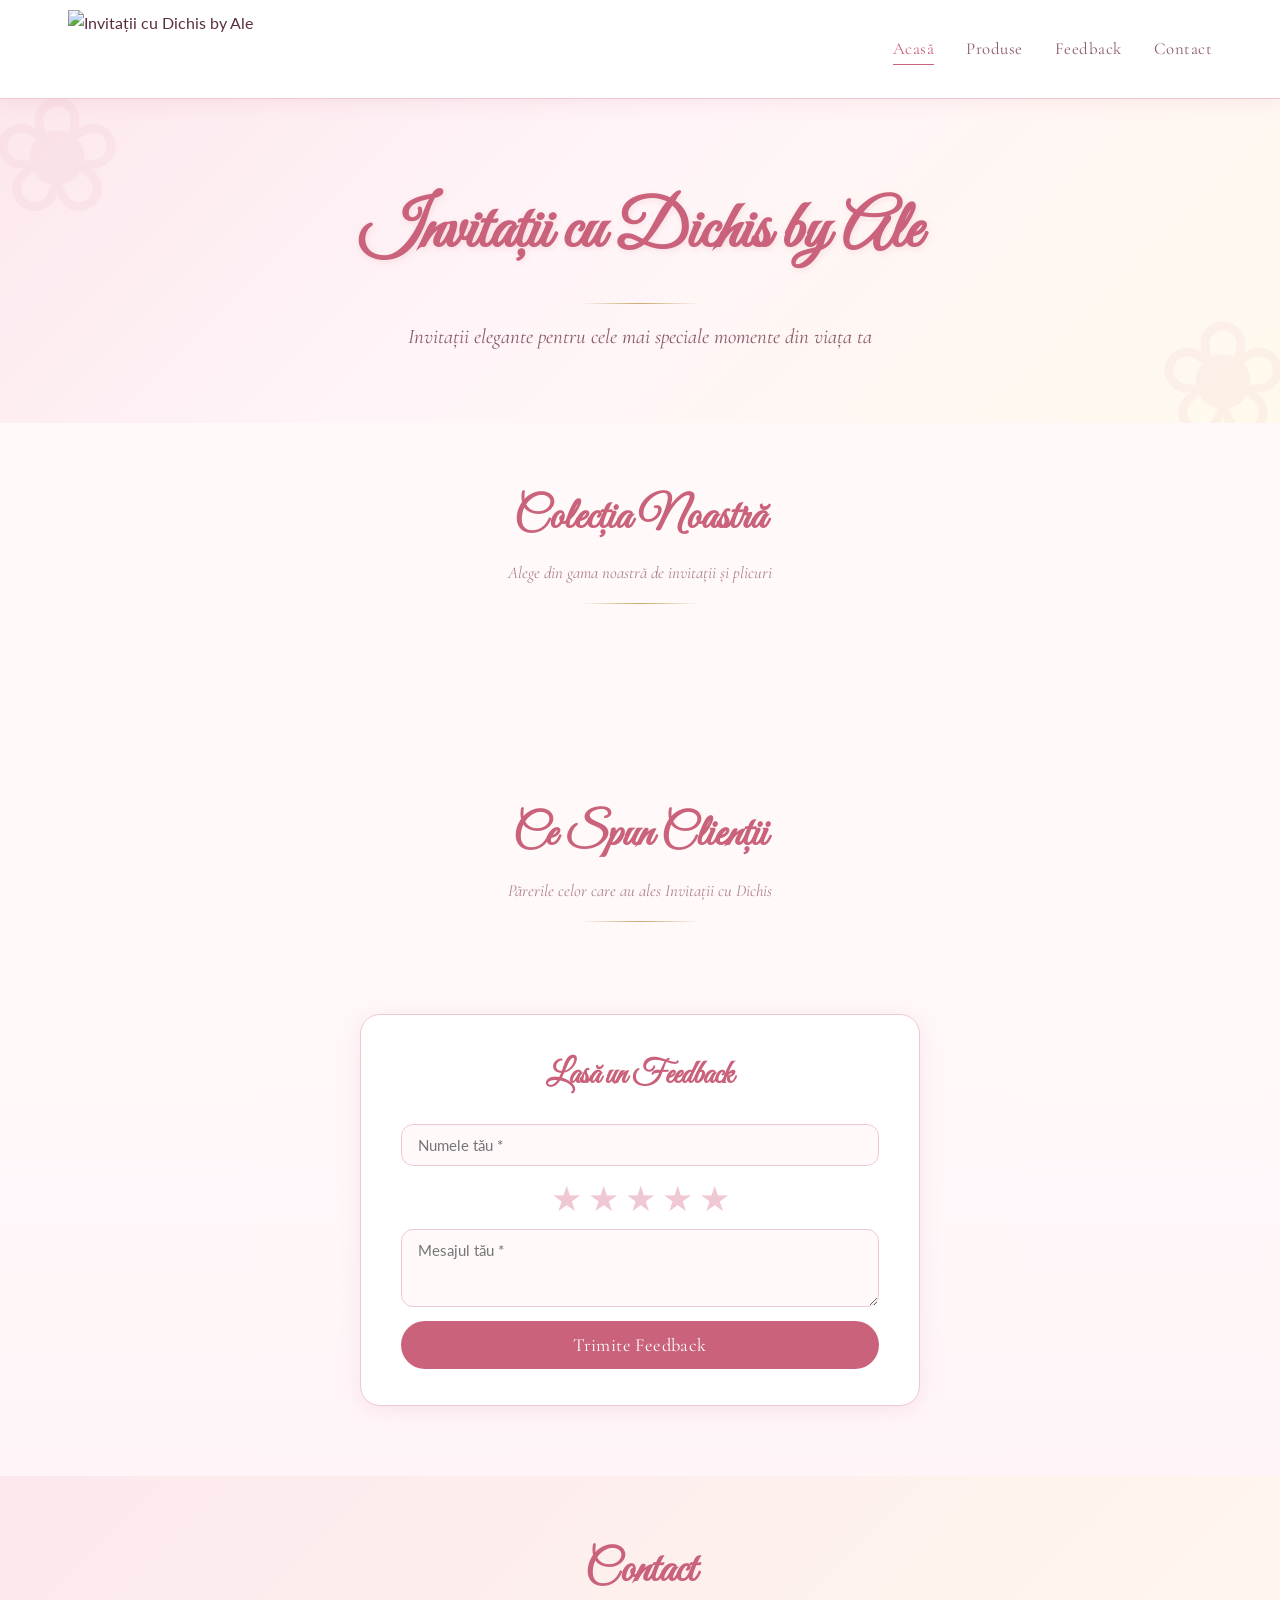
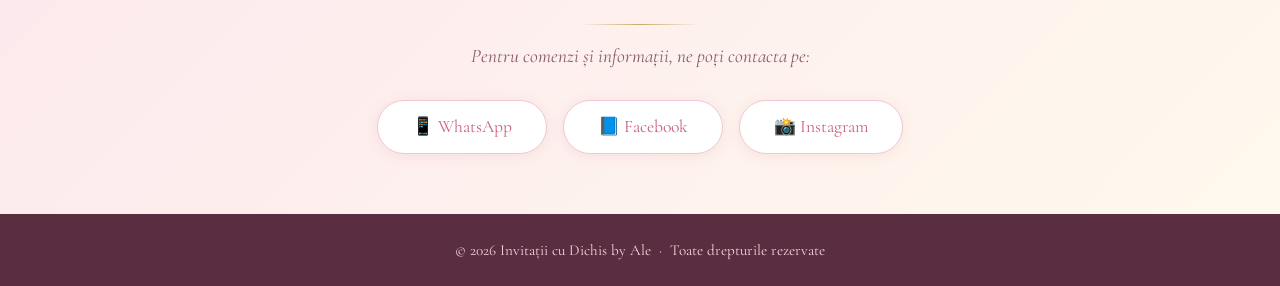
==== index.html @ 64b87f9a "Adauga sectiunea de feedback cu gestionare din admin" ====
<!DOCTYPE html>
<html lang="ro">
<head>
  <meta charset="UTF-8" />
  <meta name="viewport" content="width=device-width, initial-scale=1.0" />
  <title>Invitații cu Dichis — by Ale</title>
  <link rel="stylesheet" href="style.css" />
</head>
<body>

  <header>
    <div class="header-inner">
      <img src="logo.jpg" alt="Invitații cu Dichis by Ale" class="logo" />
      <nav>
        <a href="#" class="active">Acasă</a>
        <a href="#produse">Produse</a>
        <a href="#feedback">Feedback</a>
        <a href="#contact">Contact</a>
      </nav>
    </div>
  </header>

  <!-- HERO -->
  <section class="hero">
    <h1>Invitații cu Dichis by Ale</h1>
    <div class="gold-divider"></div>
    <p>Invitații elegante pentru cele mai speciale momente din viața ta</p>
  </section>

  <!-- PRODUSE -->
  <section class="products-section" id="produse">
    <div class="container">
      <h2 class="section-title">Colecția Noastră</h2>
      <p class="section-sub">Alege din gama noastră de invitații și plicuri</p>
      <div class="gold-divider" style="margin-bottom:36px;"></div>

      <div class="filter-tabs" id="filterTabs"></div>

      <div class="products-grid" id="productsGrid"></div>
    </div>
  </section>

  <!-- FEEDBACK -->
  <section class="feedback-section" id="feedback">
    <div class="container">
      <h2 class="section-title">Ce Spun Clienții</h2>
      <p class="section-sub">Părerile celor care au ales Invitații cu Dichis</p>
      <div class="gold-divider" style="margin-bottom:40px;"></div>

      <div class="feedback-grid" id="feedbackGrid"></div>

      <div class="feedback-form-wrap">
        <h3 class="feedback-form-title">Lasă un Feedback</h3>
        <input type="text" id="fbName" class="fb-input" placeholder="Numele tău *" maxlength="60" />
        <div class="star-rating" id="starRating">
          <span class="star" data-val="1">★</span>
          <span class="star" data-val="2">★</span>
          <span class="star" data-val="3">★</span>
          <span class="star" data-val="4">★</span>
          <span class="star" data-val="5">★</span>
        </div>
        <textarea id="fbMessage" class="fb-textarea" placeholder="Mesajul tău *" maxlength="400" rows="3"></textarea>
        <button class="btn-fb-submit" onclick="submitFeedback()">Trimite Feedback</button>
        <p class="fb-success" id="fbSuccess" style="display:none;">Mulțumim pentru feedback! ✨</p>
      </div>
    </div>
  </section>

  <!-- CONTACT -->
  <section class="contact-section" id="contact">
    <div class="container">
      <h2 class="section-title">Contact</h2>
      <div class="gold-divider"></div>
      <p class="contact-text">Pentru comenzi și informații, ne poți contacta pe:</p>
      <div class="contact-links">
        <a href="#" id="linkWA" class="contact-btn" target="_blank" rel="noopener">📱 WhatsApp</a>
        <a href="#" id="linkFB" class="contact-btn" target="_blank" rel="noopener">📘 Facebook</a>
        <a href="#" id="linkIG" class="contact-btn" target="_blank" rel="noopener">📸 Instagram</a>
      </div>
    </div>
  </section>

  <footer>
    <p>© 2026 Invitații cu Dichis by Ale &nbsp;·&nbsp; Toate drepturile rezervate</p>
  </footer>

  <!-- LIGHTBOX -->
  <div id="lightbox" class="lightbox" onclick="closeLightbox(event)">
    <button class="lb-close" onclick="closeLightbox(event)">✕</button>
    <button id="lbPrev" class="lb-nav lb-prev" onclick="lbNav(-1)">&#8249;</button>
    <div class="lb-img-wrap">
      <img id="lbImg" class="lb-img" alt="" />
    </div>
    <button id="lbNext" class="lb-nav lb-next" onclick="lbNav(1)">&#8250;</button>
    <div id="lbDots" class="lb-dots"></div>
  </div>

  <script src="https://www.gstatic.com/firebasejs/10.7.1/firebase-app-compat.js"></script>
  <script src="https://www.gstatic.com/firebasejs/10.7.1/firebase-firestore-compat.js"></script>
  <script src="firebase-config.js"></script>
  <script src="script.js"></script>
</body>
</html>
---- style.css ----
@import url('https://fonts.googleapis.com/css2?family=Great+Vibes&family=Cormorant+Garamond:ital,wght@0,300;0,400;0,600;1,400&family=Lato:wght@300;400;700&display=swap');

*, *::before, *::after { box-sizing: border-box; margin: 0; padding: 0; }

:root {
  --pink-light: #FCE8ED;
  --pink-pale: #F9D5DE;
  --pink-main: #D4788E;
  --pink-dark: #C9627A;
  --gold: #C9A96E;
  --gold-light: #EDD9A3;
  --cream: #FFFAF9;
  --white: #FFFFFF;
  --text-dark: #5A2D40;
  --text-medium: #8B5A6A;
  --text-light: #B08090;
  --border: #F0C8D4;
  --shadow: rgba(201, 98, 122, 0.12);
}

body {
  font-family: 'Lato', sans-serif;
  background-color: var(--cream);
  color: var(--text-dark);
  line-height: 1.6;
}

/* ── HEADER ── */
header {
  background: var(--white);
  border-bottom: 1px solid var(--border);
  position: sticky;
  top: 0;
  z-index: 100;
  box-shadow: 0 2px 20px var(--shadow);
}

.header-inner {
  max-width: 1200px;
  margin: 0 auto;
  padding: 10px 28px;
  display: flex;
  align-items: center;
  justify-content: space-between;
}

.logo { height: 78px; width: auto; }

nav { display: flex; gap: 32px; align-items: center; }

nav a {
  text-decoration: none;
  color: var(--text-medium);
  font-family: 'Cormorant Garamond', serif;
  font-size: 1.05rem;
  letter-spacing: 0.5px;
  transition: color 0.2s;
  position: relative;
}

nav a::after {
  content: '';
  position: absolute;
  bottom: -3px; left: 0;
  width: 0; height: 1px;
  background: var(--pink-dark);
  transition: width 0.3s;
}

nav a:hover, nav a.active { color: var(--pink-dark); }
nav a:hover::after, nav a.active::after { width: 100%; }

.admin-link {
  color: var(--gold) !important;
  font-size: 0.85rem !important;
  font-family: 'Lato', sans-serif !important;
  letter-spacing: 1.2px !important;
  text-transform: uppercase;
}

.admin-link::after { background: var(--gold) !important; }

/* ── HERO ── */
.hero {
  background: linear-gradient(135deg, #FCE8ED 0%, #FFF5F8 45%, #FFF9ED 100%);
  padding: 80px 24px 70px;
  text-align: center;
  position: relative;
  overflow: hidden;
}

.hero::before {
  content: '❀';
  position: absolute;
  top: -30px; left: -10px;
  font-size: 160px;
  opacity: 0.05;
  color: var(--pink-dark);
  line-height: 1;
}

.hero::after {
  content: '❀';
  position: absolute;
  bottom: -30px; right: -10px;
  font-size: 160px;
  opacity: 0.05;
  color: var(--pink-dark);
  line-height: 1;
}

.hero h1 {
  font-family: 'Great Vibes', cursive;
  font-size: 4.2rem;
  color: var(--pink-dark);
  margin-bottom: 12px;
  text-shadow: 1px 2px 6px rgba(201,98,122,0.15);
}

.gold-divider {
  width: 120px; height: 1px;
  background: linear-gradient(to right, transparent, var(--gold), transparent);
  margin: 16px auto;
}

.hero p {
  font-family: 'Cormorant Garamond', serif;
  font-size: 1.3rem;
  color: var(--text-medium);
  font-style: italic;
  max-width: 520px;
  margin: 0 auto;
}

/* ── LAYOUT ── */
.container { max-width: 1200px; margin: 0 auto; padding: 0 24px; }

.section-title {
  font-family: 'Great Vibes', cursive;
  font-size: 2.8rem;
  color: var(--pink-dark);
  text-align: center;
  margin-bottom: 6px;
}

.section-sub {
  text-align: center;
  color: var(--text-light);
  font-family: 'Cormorant Garamond', serif;
  font-size: 1.05rem;
  font-style: italic;
  margin-bottom: 10px;
}

/* ── PRODUCTS SECTION ── */
.products-section { padding: 60px 0; }

.filter-tabs {
  display: flex;
  gap: 10px;
  justify-content: center;
  flex-wrap: wrap;
  margin-bottom: 40px;
}

.tab {
  padding: 9px 26px;
  border: 1px solid var(--border);
  background: var(--white);
  border-radius: 30px;
  font-family: 'Cormorant Garamond', serif;
  font-size: 1.05rem;
  color: var(--text-medium);
  cursor: pointer;
  transition: all 0.25s;
}

.tab:hover { border-color: var(--pink-main); color: var(--pink-dark); background: var(--pink-light); }
.tab.active { background: var(--pink-dark); border-color: var(--pink-dark); color: var(--white); }

/* ── GRID ── */
.products-grid {
  display: grid;
  grid-template-columns: repeat(3, 1fr);
  gap: 28px;
}

/* ── CARD ── */
.product-card {
  background: var(--white);
  border-radius: 16px;
  overflow: hidden;
  border: 1px solid var(--border);
  box-shadow: 0 4px 18px var(--shadow);
  transition: transform 0.3s, box-shadow 0.3s, border-color 0.3s;
  display: flex;
  flex-direction: column;
}

.product-card:hover {
  transform: translateY(-5px);
  box-shadow: 0 14px 36px rgba(201,98,122,0.2);
  border-color: var(--pink-main);
}

.product-card-img {
  width: 100%; height: 240px;
  object-fit: cover; display: block;
}

.product-img-placeholder {
  width: 100%; height: 240px;
  background: linear-gradient(135deg, var(--pink-light) 0%, var(--gold-light) 100%);
  display: flex; align-items: center; justify-content: center;
  font-size: 3.5rem;
}

.product-card-body { padding: 20px; flex: 1; display: flex; flex-direction: column; }

.product-badge {
  display: inline-block;
  padding: 3px 12px;
  border-radius: 20px;
  font-size: 0.72rem;
  letter-spacing: 1px;
  text-transform: uppercase;
  font-weight: 700;
  margin-bottom: 10px;
}

.badge-nunta  { background: #FCE8ED; color: var(--pink-dark); }
.badge-botez  { background: #E8F0FC; color: #4A78C9; }
.badge-plic   { background: #EDD9A3; color: #7A5F10; }

.product-name {
  font-family: 'Cormorant Garamond', serif;
  font-size: 1.2rem; font-weight: 600;
  color: var(--text-dark); margin-bottom: 6px; line-height: 1.35;
}

.product-desc {
  font-size: 0.87rem; color: var(--text-light);
  line-height: 1.55; flex: 1; margin-bottom: 14px;
}

.product-footer {
  display: flex; align-items: center;
  justify-content: space-between;
  padding-top: 14px;
  border-top: 1px solid var(--pink-light);
  margin-top: auto;
}

.product-price {
  font-family: 'Cormorant Garamond', serif;
  font-size: 1.4rem; font-weight: 600; color: var(--gold);
}

.product-price .unit {
  font-size: 0.82rem; color: var(--text-light); font-weight: 400;
}

.btn-comanda {
  padding: 8px 20px;
  background: var(--pink-dark); color: var(--white);
  border: none; border-radius: 20px;
  font-family: 'Lato', sans-serif; font-size: 0.85rem;
  cursor: pointer; letter-spacing: 0.4px;
  text-decoration: none;
  transition: background 0.2s, transform 0.15s;
}

.btn-comanda:hover { background: var(--text-dark); transform: scale(1.04); }

.empty-state {
  text-align: center; padding: 70px 24px;
  color: var(--text-light);
  font-family: 'Cormorant Garamond', serif;
  font-size: 1.2rem; font-style: italic;
  grid-column: 1 / -1;
}

/* ── CONTACT ── */
.contact-section {
  background: linear-gradient(135deg, #FCE8ED 0%, #FFF9ED 100%);
  padding: 60px 0; text-align: center;
}

.contact-section .contact-text {
  font-family: 'Cormorant Garamond', serif;
  font-size: 1.2rem; color: var(--text-medium);
  font-style: italic; margin-bottom: 28px;
}

.contact-links { display: flex; gap: 16px; justify-content: center; flex-wrap: wrap; }

.contact-btn {
  padding: 12px 34px;
  background: var(--white);
  border: 1px solid var(--border); border-radius: 30px;
  color: var(--pink-dark); text-decoration: none;
  font-family: 'Cormorant Garamond', serif; font-size: 1.1rem;
  transition: all 0.3s;
  box-shadow: 0 2px 14px var(--shadow);
}

.contact-btn:hover {
  background: var(--pink-dark); color: var(--white);
  border-color: var(--pink-dark); transform: translateY(-2px);
}

/* ── FOOTER ── */
footer {
  background: var(--text-dark); color: var(--pink-pale);
  text-align: center; padding: 24px;
  font-family: 'Cormorant Garamond', serif; font-size: 0.95rem;
}

/* ── RESPONSIVE ── */
@media (max-width: 900px) {
  .products-grid { grid-template-columns: repeat(2, 1fr); }
}
@media (max-width: 580px) {
  .products-grid { grid-template-columns: 1fr; }
  .hero h1 { font-size: 2.8rem; }
  nav { gap: 16px; }
  .header-inner { padding: 10px 16px; }
}

/* ══════════════════════════════
   ADMIN STYLES
══════════════════════════════ */

.admin-page { min-height: 100vh; background: var(--cream); }

.admin-header-bar {
  background: var(--white);
  border-bottom: 1px solid var(--border);
  padding: 12px 28px;
  display: flex; align-items: center; justify-content: space-between;
  box-shadow: 0 2px 16px var(--shadow);
  position: sticky; top: 0; z-index: 50;
}

.admin-header-bar .logo { height: 60px; }

.admin-header-bar .admin-bar-title {
  font-family: 'Great Vibes', cursive;
  font-size: 1.8rem; color: var(--pink-dark);
}

.admin-header-bar a {
  text-decoration: none; color: var(--text-medium);
  font-family: 'Cormorant Garamond', serif; font-size: 1rem;
  transition: color 0.2s; margin-left: 20px;
}

.admin-header-bar a:hover { color: var(--pink-dark); }

.admin-body {
  max-width: 1100px; margin: 0 auto;
  padding: 40px 24px;
  display: grid;
  grid-template-columns: 400px 1fr;
  gap: 32px;
  align-items: start;
  min-height: calc(100vh - 80px);
}

/* ── FORM CARD ── */
.form-card {
  background: var(--white);
  border-radius: 16px;
  border: 1px solid var(--border);
  padding: 32px;
  box-shadow: 0 4px 22px var(--shadow);
}

.form-card h3 {
  font-family: 'Great Vibes', cursive;
  font-size: 1.9rem; color: var(--pink-dark);
  margin-bottom: 22px;
}

.form-group { margin-bottom: 16px; }

.form-group label {
  display: block;
  font-family: 'Cormorant Garamond', serif;
  font-size: 0.98rem; color: var(--text-medium);
  margin-bottom: 6px;
}

.form-group input,
.form-group select,
.form-group textarea {
  width: 100%; padding: 10px 14px;
  border: 1px solid var(--border); border-radius: 10px;
  font-family: 'Lato', sans-serif; font-size: 0.93rem;
  color: var(--text-dark); background: var(--cream);
  transition: border-color 0.2s; outline: none;
}

.form-group input:focus,
.form-group select:focus,
.form-group textarea:focus {
  border-color: var(--pink-main); background: var(--white);
}

.form-group textarea { height: 88px; resize: vertical; }

.img-preview {
  width: 100%; height: 160px; border-radius: 10px;
  object-fit: cover; margin-top: 10px; display: none;
  border: 1px solid var(--border);
}

.btn-save {
  width: 100%; padding: 13px;
  background: var(--pink-dark); color: var(--white);
  border: none; border-radius: 30px;
  font-family: 'Cormorant Garamond', serif;
  font-size: 1.15rem; letter-spacing: 0.4px;
  cursor: pointer; transition: background 0.2s;
  margin-top: 6px;
}

.btn-save:hover { background: var(--text-dark); }

.btn-cancel-edit {
  width: 100%; padding: 10px;
  background: transparent; color: var(--text-light);
  border: 1px solid var(--border); border-radius: 30px;
  font-family: 'Lato', sans-serif; font-size: 0.88rem;
  cursor: pointer; transition: all 0.2s;
  margin-top: 8px; display: none;
}

.btn-cancel-edit:hover { border-color: var(--pink-main); color: var(--pink-dark); }

/* ── PRODUCTS LIST (ADMIN) ── */
.products-list-card {
  background: var(--white);
  border-radius: 16px;
  border: 1px solid var(--border);
  padding: 32px;
  box-shadow: 0 4px 22px var(--shadow);
}

.products-list-card h3 {
  font-family: 'Great Vibes', cursive;
  font-size: 1.9rem; color: var(--pink-dark);
  margin-bottom: 22px;
}

.admin-product-item {
  display: flex; align-items: center; gap: 16px;
  padding: 14px 0;
  border-bottom: 1px solid var(--pink-light);
}

.admin-product-item:last-child { border-bottom: none; }

.admin-thumb {
  width: 68px; height: 68px;
  object-fit: cover; border-radius: 10px;
  flex-shrink: 0; background: var(--pink-light);
}

.admin-thumb-ph {
  width: 68px; height: 68px; border-radius: 10px;
  background: linear-gradient(135deg, var(--pink-light), var(--gold-light));
  display: flex; align-items: center; justify-content: center;
  font-size: 1.8rem; flex-shrink: 0;
}

.admin-product-info { flex: 1; min-width: 0; }

.admin-product-name {
  font-family: 'Cormorant Garamond', serif;
  font-size: 1.08rem; font-weight: 600;
  color: var(--text-dark);
  white-space: nowrap; overflow: hidden; text-overflow: ellipsis;
}

.admin-product-meta { font-size: 0.83rem; color: var(--text-light); margin-top: 2px; }

.admin-product-price {
  font-family: 'Cormorant Garamond', serif;
  font-size: 1.1rem; color: var(--gold); font-weight: 600;
  flex-shrink: 0; margin-right: 10px;
}

.btn-edit {
  padding: 6px 14px;
  background: var(--cream); border: 1px solid var(--border);
  border-radius: 20px; color: var(--text-medium);
  font-size: 0.78rem; cursor: pointer; transition: all 0.2s;
  margin-right: 6px; flex-shrink: 0;
}

.btn-edit:hover { border-color: var(--gold); color: var(--gold); }

.btn-delete {
  padding: 6px 12px;
  background: var(--cream); border: 1px solid #F0D0D5;
  border-radius: 20px; color: #C96070;
  font-size: 0.78rem; cursor: pointer; transition: all 0.2s;
  flex-shrink: 0;
}

.btn-delete:hover { background: #C96070; border-color: #C96070; color: white; }

.admin-empty {
  text-align: center; padding: 50px 20px;
  color: var(--text-light);
  font-family: 'Cormorant Garamond', serif;
  font-size: 1.1rem; font-style: italic;
}

/* ── LOGIN OVERLAY ── */
.login-overlay {
  position: fixed; inset: 0;
  background: rgba(90, 45, 64, 0.65);
  backdrop-filter: blur(8px);
  display: flex; align-items: center; justify-content: center;
  z-index: 999;
}

.login-box {
  background: var(--white); border-radius: 20px;
  padding: 48px 40px; text-align: center;
  box-shadow: 0 24px 70px rgba(90,45,64,0.35);
  max-width: 360px; width: 90%;
}

.login-logo { height: 100px; margin-bottom: 18px; }

.login-box h2 {
  font-family: 'Great Vibes', cursive;
  font-size: 2rem; color: var(--pink-dark); margin-bottom: 6px;
}

.login-box p {
  color: var(--text-light);
  font-family: 'Cormorant Garamond', serif;
  font-size: 1rem; margin-bottom: 24px; font-style: italic;
}

.login-input {
  width: 100%; padding: 12px 16px;
  border: 1px solid var(--border); border-radius: 30px;
  font-size: 0.95rem; text-align: center; outline: none;
  font-family: 'Lato', sans-serif; color: var(--text-dark);
  transition: border-color 0.2s; margin-bottom: 10px;
  background: var(--cream); display: block;
}

.login-input:focus { border-color: var(--pink-main); background: var(--white); }

.login-btn {
  width: 100%; padding: 12px;
  background: var(--pink-dark); color: white;
  border: none; border-radius: 30px;
  font-family: 'Cormorant Garamond', serif;
  font-size: 1.1rem; cursor: pointer;
  letter-spacing: 0.4px; transition: background 0.2s;
}

.login-btn:hover { background: var(--text-dark); }

.login-error {
  color: #C96070; font-size: 0.84rem;
  margin-top: 10px; display: none;
  font-family: 'Lato', sans-serif;
}

/* ── CATEGORY MANAGEMENT ── */
.left-col { display: flex; flex-direction: column; gap: 0; }

.cat-add-row {
  display: flex; gap: 8px; margin-bottom: 16px; flex-wrap: wrap;
}

.cat-input {
  flex: 1; min-width: 120px; padding: 9px 14px;
  border: 1px solid var(--border); border-radius: 10px;
  font-family: 'Lato', sans-serif; font-size: 0.9rem;
  color: var(--text-dark); background: var(--cream);
  outline: none; transition: border-color 0.2s;
}

.cat-input:focus { border-color: var(--pink-main); background: var(--white); }
.cat-icon-input { max-width: 80px; text-align: center; font-size: 1.2rem; }

.btn-add-cat {
  padding: 9px 18px;
  background: var(--gold); color: var(--white);
  border: none; border-radius: 10px;
  font-family: 'Lato', sans-serif; font-size: 0.88rem;
  cursor: pointer; font-weight: 700; letter-spacing: 0.3px;
  transition: background 0.2s; white-space: nowrap;
}

.btn-add-cat:hover { background: var(--text-dark); }

.category-list { display: flex; flex-direction: column; gap: 8px; }

.cat-item {
  display: flex; align-items: center; gap: 10px;
  padding: 10px 14px;
  background: var(--cream); border-radius: 10px;
  border: 1px solid var(--border);
}

.cat-icon { font-size: 1.2rem; flex-shrink: 0; }

.cat-label {
  flex: 1; font-family: 'Cormorant Garamond', serif;
  font-size: 1.05rem; color: var(--text-dark);
}

.cat-default {
  font-size: 0.72rem; color: var(--text-light);
  border: 1px solid var(--border); border-radius: 20px;
  padding: 2px 10px; letter-spacing: 0.5px;
}

.btn-delete-cat {
  padding: 4px 12px;
  background: transparent; border: 1px solid #F0D0D5;
  border-radius: 20px; color: #C96070;
  font-size: 0.75rem; cursor: pointer; transition: all 0.2s;
}

.btn-delete-cat:hover { background: #C96070; border-color: #C96070; color: white; }

@media (max-width: 800px) {
  .admin-body { grid-template-columns: 1fr; }
  .form-card { position: static; }
}

/* ── FIREBASE DIAGNOSTIC ── */
.firebase-diag {
  display: none;
  padding: 14px 28px;
  background: var(--gold);
  color: #fff;
  font-family: 'Lato', sans-serif;
  font-size: 0.92rem;
  line-height: 1.6;
  text-align: center;
}
.firebase-diag code {
  background: rgba(255,255,255,0.25);
  padding: 1px 6px;
  border-radius: 4px;
  font-size: 0.88rem;
}

/* ── IMAGE SLOTS (ADMIN) ── */
.img-slots-grid {
  display: grid;
  grid-template-columns: repeat(2, 1fr);
  gap: 10px;
}

.img-slot {
  position: relative;
  aspect-ratio: 1;
  border: 2px dashed var(--border);
  border-radius: 12px;
  overflow: hidden;
  background: var(--cream);
  transition: border-color 0.2s;
}

.img-slot:hover { border-color: var(--pink-main); }

.img-slot input[type="file"] {
  position: absolute;
  inset: 0;
  opacity: 0;
  cursor: pointer;
  z-index: 2;
  width: 100%;
  height: 100%;
}

.slot-add-label {
  position: absolute;
  inset: 0;
  display: flex;
  flex-direction: column;
  align-items: center;
  justify-content: center;
  color: var(--text-light);
  font-family: 'Lato', sans-serif;
  font-size: 0.78rem;
  gap: 6px;
  pointer-events: none;
}

.slot-plus {
  width: 40px; height: 40px;
  background: var(--pink-light);
  border-radius: 50%;
  display: flex; align-items: center; justify-content: center;
  font-size: 1.5rem; color: var(--pink-dark);
  line-height: 1;
}

.slot-img {
  position: absolute;
  inset: 0;
  width: 100%; height: 100%;
  object-fit: cover;
  z-index: 1;
}

.slot-clear {
  position: absolute;
  top: 6px; right: 6px;
  width: 26px; height: 26px;
  background: rgba(90,45,64,0.8);
  border: none; border-radius: 50%;
  color: #fff; font-size: 0.8rem;
  cursor: pointer; z-index: 3;
  display: flex; align-items: center; justify-content: center;
  transition: background 0.2s;
}

.slot-clear:hover { background: var(--pink-dark); }

/* ── PRODUCT IMAGE WRAP (PUBLIC) ── */
.product-img-wrap {
  position: relative;
  cursor: zoom-in;
}

.img-count {
  position: absolute;
  bottom: 8px; right: 8px;
  background: rgba(0,0,0,0.5);
  color: #fff;
  font-size: 0.72rem;
  padding: 3px 9px;
  border-radius: 20px;
  font-family: 'Lato', sans-serif;
  pointer-events: none;
}

/* ── LIGHTBOX ── */
.lightbox {
  position: fixed;
  inset: 0;
  background: rgba(8,4,12,0.94);
  display: flex;
  align-items: center;
  justify-content: center;
  z-index: 2000;
  opacity: 0;
  pointer-events: none;
  transition: opacity 0.25s;
}

.lightbox.lb-active {
  opacity: 1;
  pointer-events: all;
}

.lb-img-wrap {
  max-width: 90vw;
  max-height: 85vh;
  display: flex;
  align-items: center;
  justify-content: center;
}

.lb-img {
  max-width: 90vw;
  max-height: 85vh;
  object-fit: contain;
  border-radius: 6px;
  box-shadow: 0 24px 80px rgba(0,0,0,0.6);
  user-select: none;
}

.lb-close {
  position: absolute;
  top: 18px; right: 22px;
  background: none; border: none;
  color: rgba(255,255,255,0.85);
  font-size: 2rem;
  cursor: pointer;
  line-height: 1;
  transition: color 0.2s;
  z-index: 10;
}

.lb-close:hover { color: #fff; }

.lb-nav {
  position: absolute;
  top: 50%; transform: translateY(-50%);
  background: rgba(255,255,255,0.12);
  border: none; color: #fff;
  font-size: 2.8rem;
  width: 54px; height: 54px;
  border-radius: 50%;
  cursor: pointer;
  display: flex; align-items: center; justify-content: center;
  transition: background 0.2s;
  line-height: 1;
  z-index: 10;
}

.lb-prev { left: 14px; }
.lb-next { right: 14px; }
.lb-nav:hover { background: rgba(255,255,255,0.28); }

.lb-dots {
  position: absolute;
  bottom: 18px; left: 50%;
  transform: translateX(-50%);
  display: flex; gap: 8px;
}

.lb-dot {
  width: 8px; height: 8px;
  border-radius: 50%;
  background: rgba(255,255,255,0.35);
  cursor: pointer;
  transition: background 0.2s, transform 0.2s;
}

.lb-dot.active {
  background: #fff;
  transform: scale(1.25);
}

/* ── CALCULATOR PRODUS ── */
.calc-section {
  margin-top: 14px;
  padding-top: 14px;
  border-top: 1px solid var(--pink-light);
}

.calc-row {
  display: flex;
  gap: 10px;
  margin-bottom: 10px;
}

.calc-field {
  flex: 1;
  display: flex;
  flex-direction: column;
  gap: 4px;
}

.calc-label {
  font-family: 'Cormorant Garamond', serif;
  font-size: 0.82rem;
  color: var(--text-light);
}

.calc-qty,
.calc-paper {
  width: 100%;
  padding: 7px 10px;
  border: 1px solid var(--border);
  border-radius: 8px;
  font-family: 'Lato', sans-serif;
  font-size: 0.88rem;
  color: var(--text-dark);
  background: var(--cream);
  outline: none;
  transition: border-color 0.2s;
}

.calc-qty:focus,
.calc-paper:focus {
  border-color: var(--pink-main);
  background: var(--white);
}

.calc-total {
  font-family: 'Cormorant Garamond', serif;
  font-size: 0.95rem;
  color: var(--text-medium);
  text-align: right;
}

.calc-total-val {
  font-size: 1.2rem;
  color: var(--pink-dark);
}

/* ── ADMIN: TIPURI HÂRTIE ── */
.paper-increase {
  font-family: 'Cormorant Garamond', serif;
  font-size: 0.88rem;
  color: var(--gold);
  font-weight: 600;
  margin-right: 8px;
}

.paper-hint {
  font-family: 'Cormorant Garamond', serif;
  font-size: 0.92rem;
  color: var(--text-light);
  font-style: italic;
  margin-bottom: 16px;
  line-height: 1.5;
}

/* ── FEEDBACK SECTION (PUBLIC) ── */
.feedback-section {
  padding: 60px 0 70px;
  background: linear-gradient(180deg, var(--cream) 0%, #FFF5F8 100%);
}

.feedback-grid {
  display: grid;
  grid-template-columns: repeat(3, 1fr);
  gap: 24px;
  margin-bottom: 52px;
}

.feedback-card {
  background: var(--white);
  border-radius: 20px;
  border: 1px solid var(--border);
  box-shadow: 0 4px 18px var(--shadow);
  padding: 28px 24px 22px;
  display: flex;
  flex-direction: column;
  position: relative;
  transition: transform 0.3s, box-shadow 0.3s;
}

.feedback-card:hover {
  transform: translateY(-4px);
  box-shadow: 0 12px 32px rgba(201, 98, 122, 0.18);
}

.fb-quote {
  font-family: 'Great Vibes', cursive;
  font-size: 4rem;
  color: var(--gold-light);
  line-height: 0.75;
  margin-bottom: 12px;
  display: block;
}

.fb-message {
  font-family: 'Cormorant Garamond', serif;
  font-size: 1.05rem;
  color: var(--text-medium);
  font-style: italic;
  line-height: 1.65;
  flex: 1;
  margin-bottom: 16px;
}

.fb-stars {
  font-size: 1.15rem;
  letter-spacing: 2px;
  margin-bottom: 10px;
}

.fb-stars .star-filled { color: var(--gold); }
.fb-stars .star-empty  { color: var(--border); }

.fb-author {
  font-family: 'Cormorant Garamond', serif;
  font-size: 0.95rem;
  color: var(--text-light);
  font-weight: 600;
}

.fb-empty {
  text-align: center;
  padding: 50px 24px;
  color: var(--text-light);
  font-family: 'Cormorant Garamond', serif;
  font-size: 1.1rem;
  font-style: italic;
  grid-column: 1 / -1;
}

/* ── FEEDBACK FORM ── */
.feedback-form-wrap {
  max-width: 560px;
  margin: 0 auto;
  background: var(--white);
  border-radius: 20px;
  border: 1px solid var(--border);
  box-shadow: 0 4px 22px var(--shadow);
  padding: 36px 40px;
}

.feedback-form-title {
  font-family: 'Great Vibes', cursive;
  font-size: 2rem;
  color: var(--pink-dark);
  text-align: center;
  margin-bottom: 22px;
}

.fb-input,
.fb-textarea {
  width: 100%;
  padding: 11px 16px;
  border: 1px solid var(--border);
  border-radius: 12px;
  font-family: 'Lato', sans-serif;
  font-size: 0.93rem;
  color: var(--text-dark);
  background: var(--cream);
  outline: none;
  transition: border-color 0.2s;
  display: block;
  margin-bottom: 14px;
}

.fb-input:focus,
.fb-textarea:focus {
  border-color: var(--pink-main);
  background: var(--white);
}

.fb-textarea { resize: vertical; }

.star-rating {
  display: flex;
  justify-content: center;
  gap: 6px;
  margin-bottom: 14px;
}

.star-rating .star {
  font-size: 2.2rem;
  color: var(--border);
  cursor: pointer;
  transition: color 0.15s, transform 0.15s;
  user-select: none;
  line-height: 1;
}

.star-rating .star:hover,
.star-rating .star.active { color: var(--gold); transform: scale(1.2); }

.btn-fb-submit {
  width: 100%;
  padding: 13px;
  background: var(--pink-dark);
  color: var(--white);
  border: none;
  border-radius: 30px;
  font-family: 'Cormorant Garamond', serif;
  font-size: 1.15rem;
  letter-spacing: 0.4px;
  cursor: pointer;
  transition: background 0.2s;
}

.btn-fb-submit:hover { background: var(--text-dark); }
.btn-fb-submit:disabled { background: var(--text-light); cursor: not-allowed; }

.fb-success {
  text-align: center;
  font-family: 'Cormorant Garamond', serif;
  font-size: 1.05rem;
  color: #4CAF50;
  font-style: italic;
  margin-top: 12px;
}

@media (max-width: 900px) {
  .feedback-grid { grid-template-columns: repeat(2, 1fr); }
}
@media (max-width: 580px) {
  .feedback-grid { grid-template-columns: 1fr; }
  .feedback-form-wrap { padding: 28px 20px; }
}

/* ── ADMIN FEEDBACK ── */
.admin-feedback-wrap {
  max-width: 1100px;
  margin: 0 auto;
  padding: 0 24px 40px;
}

.admin-feedback-item {
  display: flex;
  align-items: flex-start;
  gap: 16px;
  padding: 16px 0;
  border-bottom: 1px solid var(--pink-light);
}

.admin-feedback-item:last-child { border-bottom: none; }

.admin-fb-stars {
  color: var(--gold);
  font-size: 1.05rem;
  flex-shrink: 0;
  letter-spacing: 1px;
  padding-top: 3px;
}

.admin-fb-info { flex: 1; min-width: 0; }

.admin-fb-name {
  font-family: 'Cormorant Garamond', serif;
  font-size: 1.05rem;
  font-weight: 600;
  color: var(--text-dark);
}

.admin-fb-message {
  font-size: 0.88rem;
  color: var(--text-medium);
  margin-top: 3px;
  line-height: 1.5;
  font-style: italic;
}

.admin-fb-date {
  font-size: 0.78rem;
  color: var(--text-light);
  margin-top: 4px;
}
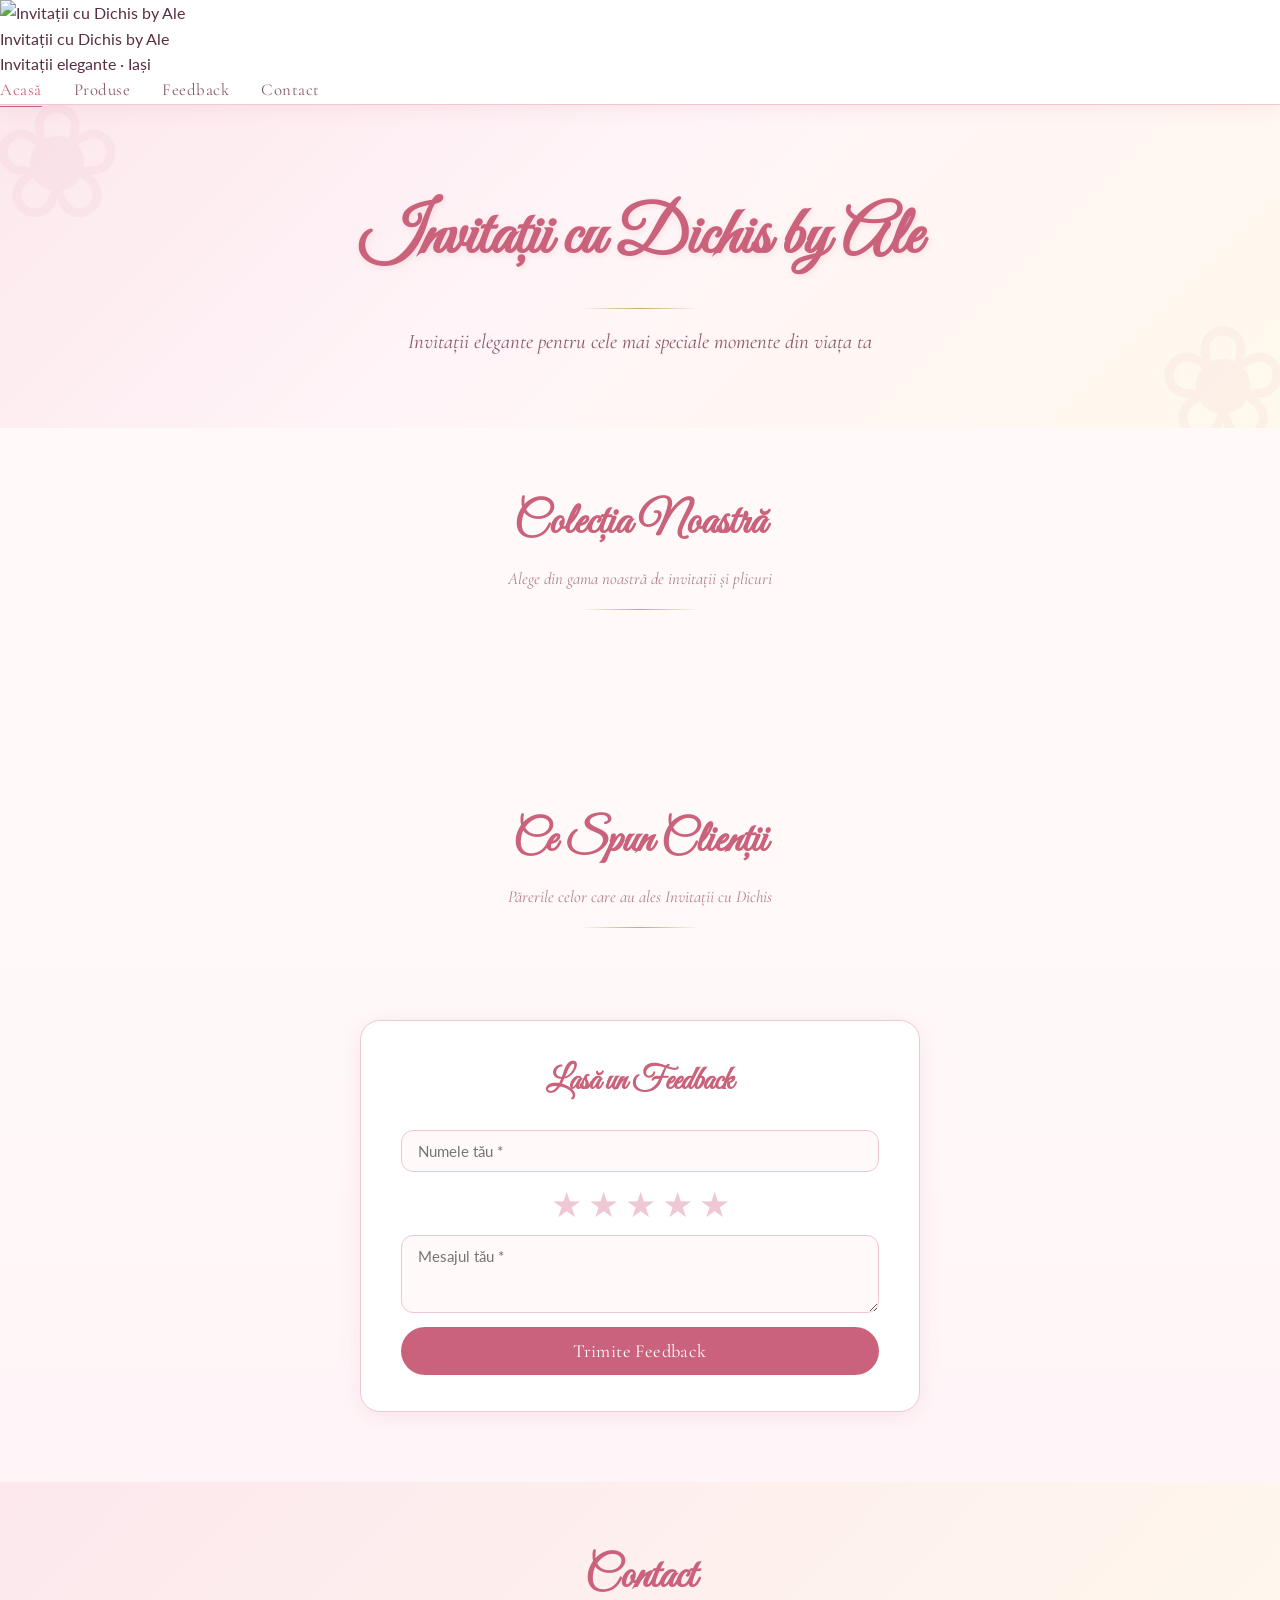
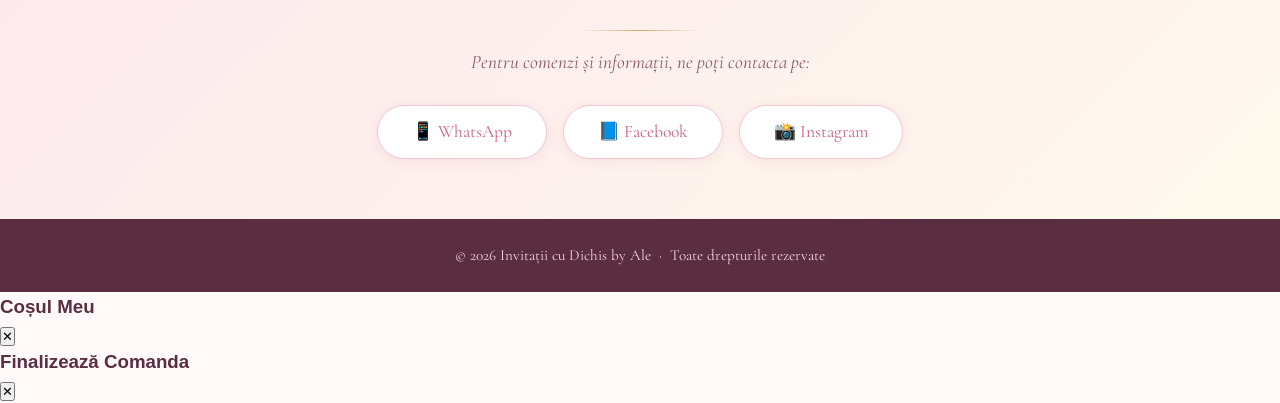
==== commit c5b18881: "Force redeploy: bump script version v3" ====
--- a/index.html
+++ b/index.html
@@ -9,15 +9,17 @@
 <body>
 
   <header>
-    <div class="header-inner">
-      <img src="logo.jpg" alt="Invitații cu Dichis by Ale" class="logo" />
-      <nav>
-        <a href="#" class="active">Acasă</a>
-        <a href="#produse">Produse</a>
-        <a href="#feedback">Feedback</a>
-        <a href="#contact">Contact</a>
-      </nav>
+    <div class="nav-top">
+      <img src="logo.jpg" alt="Invitații cu Dichis by Ale" class="nav-logo" />
+      <div class="nav-brand">Invitații cu Dichis by Ale</div>
+      <div class="nav-tagline">Invitații elegante · Iași</div>
     </div>
+    <nav class="nav-row">
+      <a href="#" class="active">Acasă</a>
+      <a href="#produse">Produse</a>
+      <a href="#feedback">Feedback</a>
+      <a href="#contact">Contact</a>
+    </nav>
   </header>
 
   <!-- HERO -->
@@ -35,6 +37,7 @@
       <div class="gold-divider" style="margin-bottom:36px;"></div>
 
       <div class="filter-tabs" id="filterTabs"></div>
+      <div class="sub-filter-tabs" id="subFilterTabs" style="display:none;"></div>
 
       <div class="products-grid" id="productsGrid"></div>
     </div>
@@ -84,6 +87,41 @@
     <p>© 2026 Invitații cu Dichis by Ale &nbsp;·&nbsp; Toate drepturile rezervate</p>
   </footer>
 
+  <!-- COȘ FAB -->
+  <button class="cart-fab" id="cartFab" onclick="openCart()" style="display:none;" aria-label="Coș cumpărături">
+    🛒
+    <span class="cart-badge" id="cartBadge" style="display:none;">0</span>
+  </button>
+
+  <!-- PANEL COȘ -->
+  <div class="cart-overlay" id="cartModal" onclick="closeCartOnOverlay(event)">
+    <div class="cart-panel">
+      <div class="cart-header">
+        <h3>Coșul Meu</h3>
+        <button class="cart-close" onclick="closeCart()">✕</button>
+      </div>
+      <div class="cart-body" id="cartItems"></div>
+      <div class="cart-footer" id="cartFooter" style="display:none;">
+        <div class="cart-total-row">
+          <span>Total estimat:</span>
+          <strong id="cartTotal">0 lei</strong>
+        </div>
+        <button class="btn-checkout" onclick="openOrderForm()">Spre comandă →</button>
+      </div>
+    </div>
+  </div>
+
+  <!-- MODAL COMANDĂ -->
+  <div class="order-overlay" id="orderModal" onclick="closeOrderOnOverlay(event)">
+    <div class="order-panel">
+      <div class="order-header">
+        <h3 id="orderTitle">Finalizează Comanda</h3>
+        <button class="order-close" onclick="closeOrderForm()">✕</button>
+      </div>
+      <div class="order-body" id="orderBody"></div>
+    </div>
+  </div>
+
   <!-- LIGHTBOX -->
   <div id="lightbox" class="lightbox" onclick="closeLightbox(event)">
     <button class="lb-close" onclick="closeLightbox(event)">✕</button>
@@ -98,6 +136,7 @@
   <script src="https://www.gstatic.com/firebasejs/10.7.1/firebase-app-compat.js"></script>
   <script src="https://www.gstatic.com/firebasejs/10.7.1/firebase-firestore-compat.js"></script>
   <script src="firebase-config.js"></script>
-  <script src="script.js"></script>
+  <script src="form-packages.js"></script>
+  <script src="script.js?v=3"></script>
 </body>
 </html>
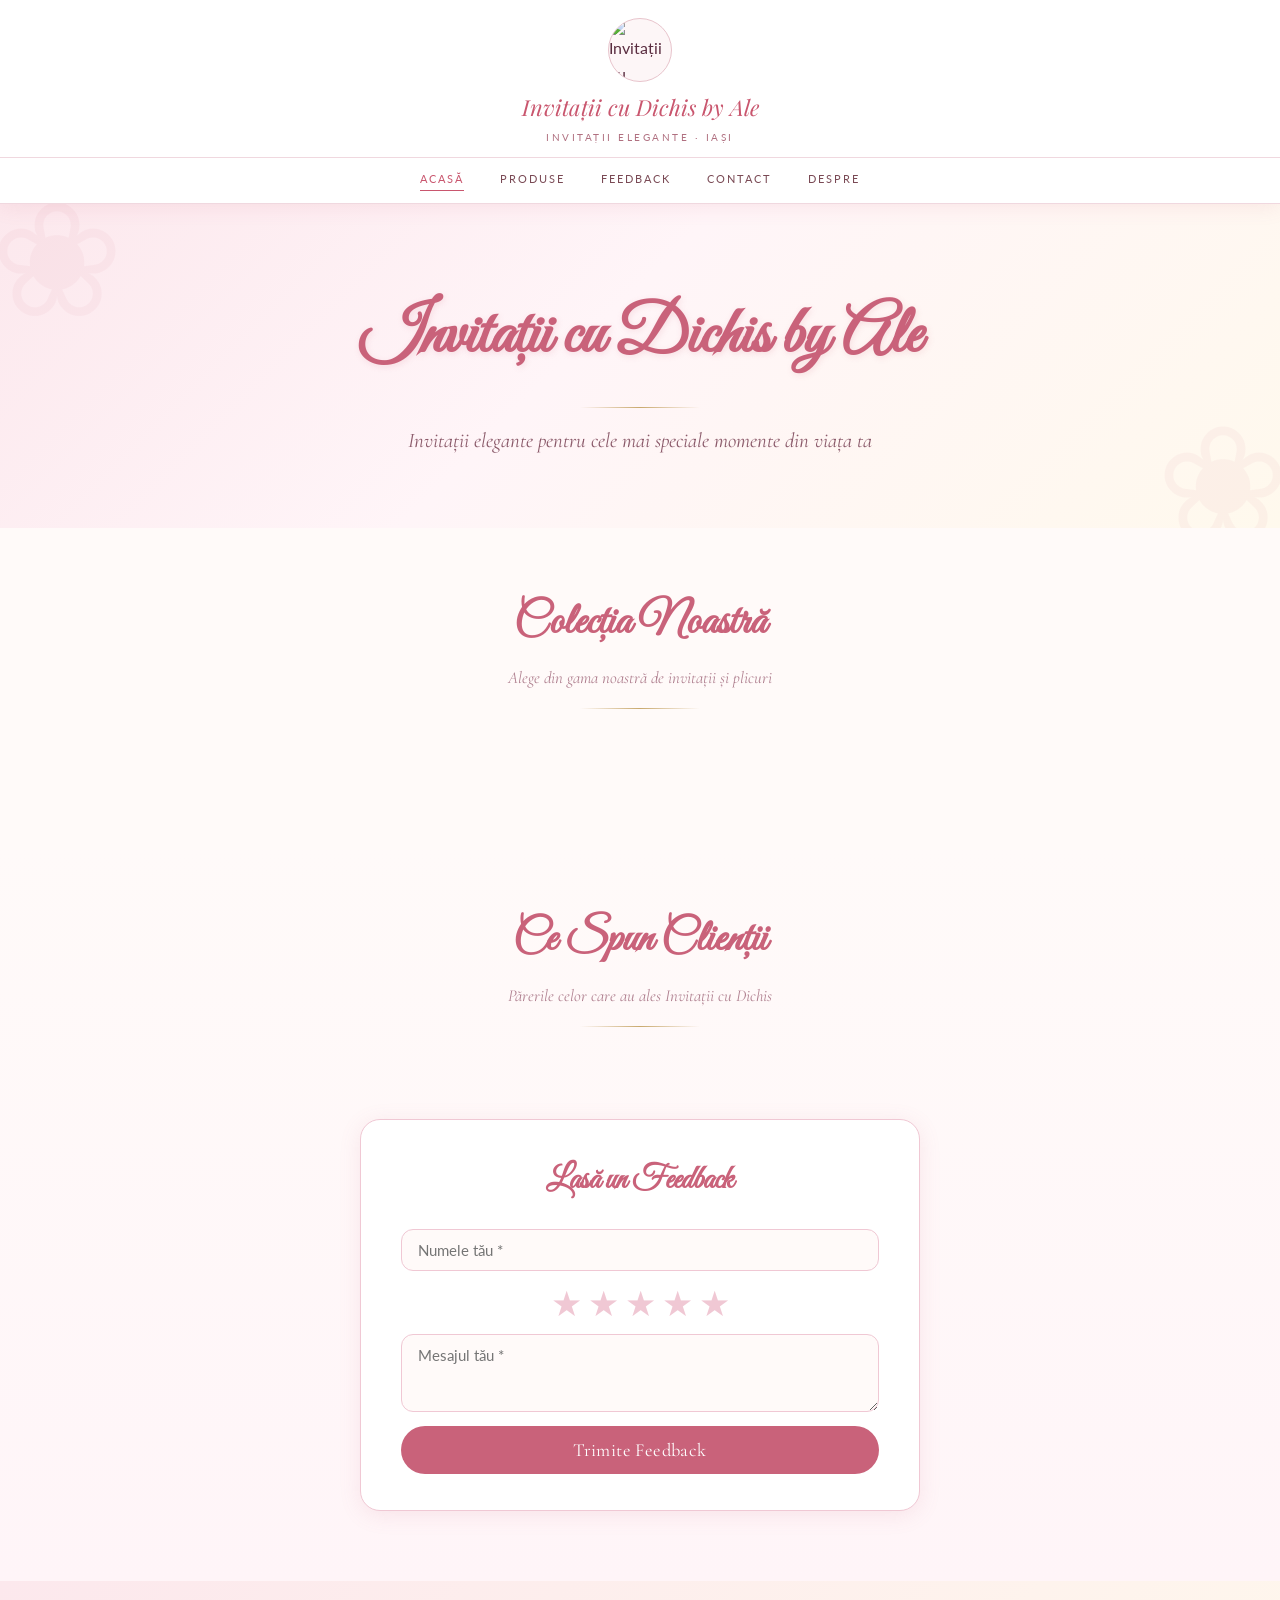
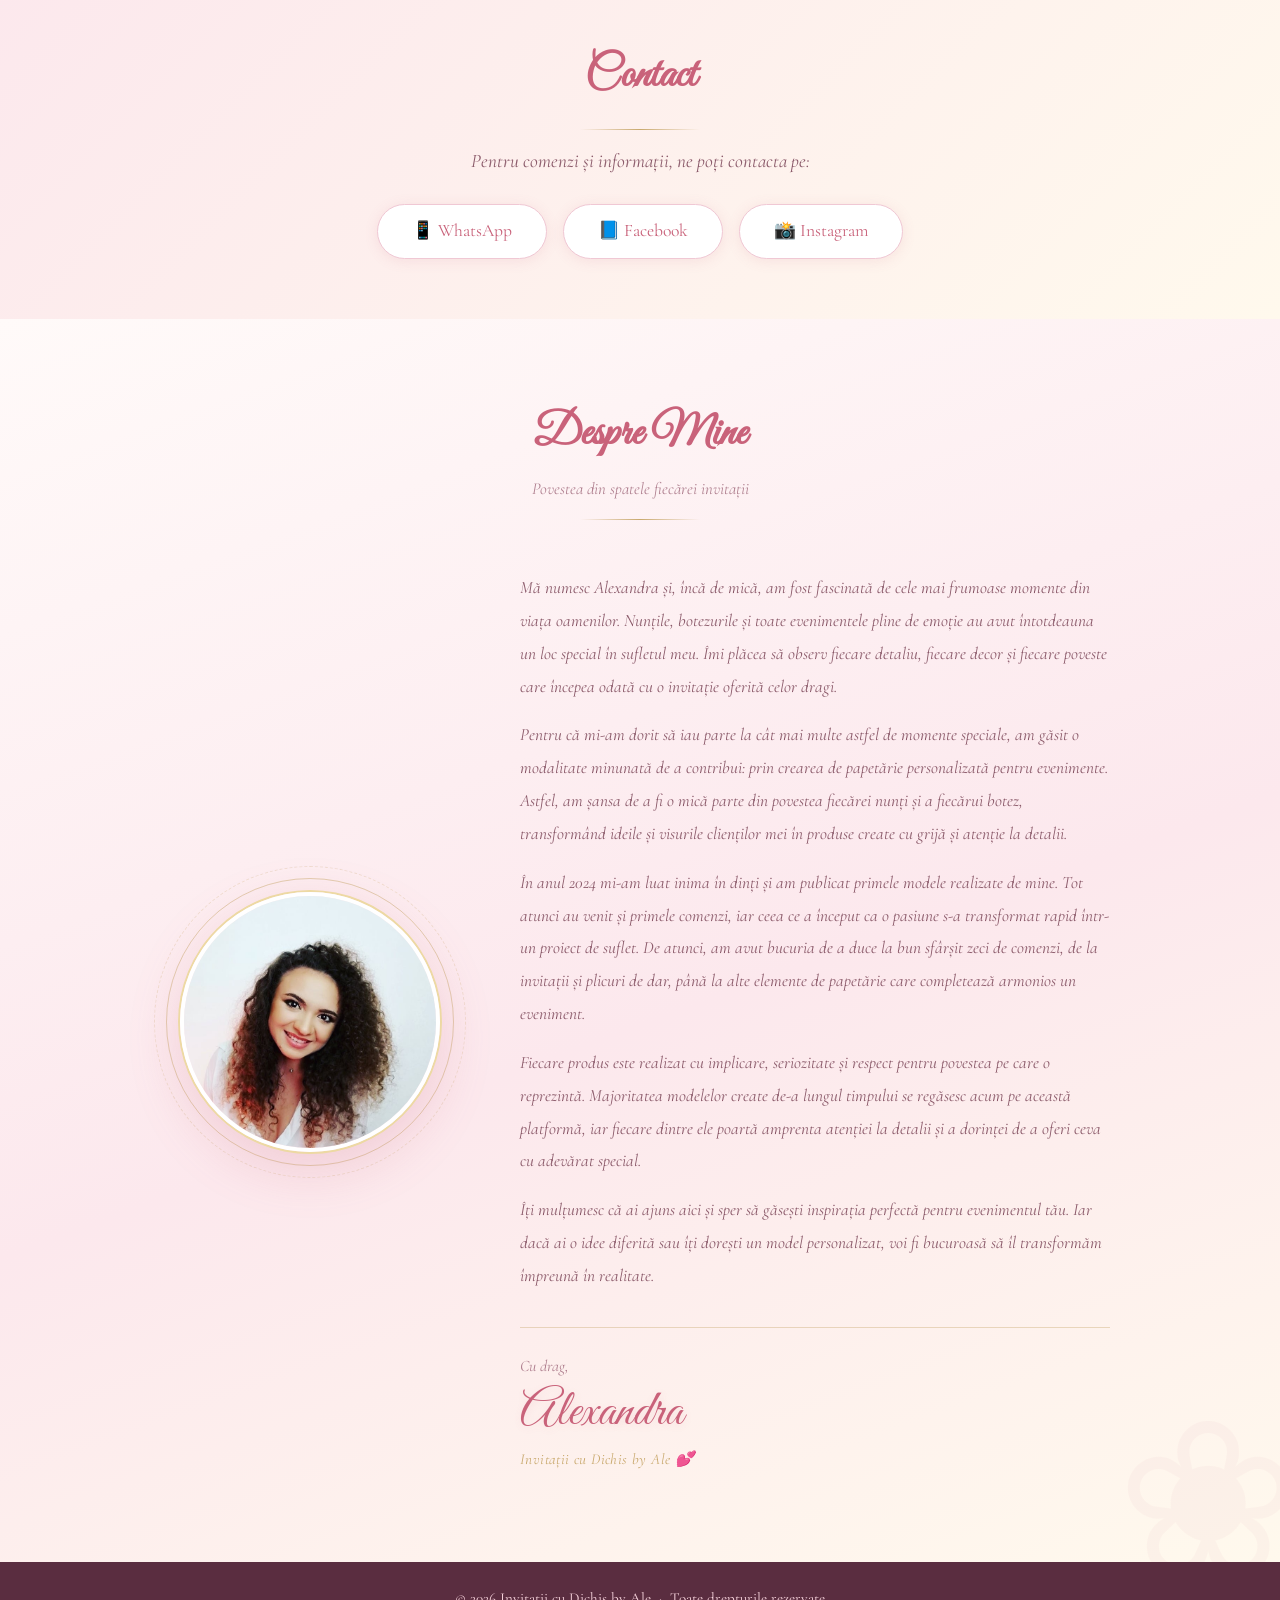
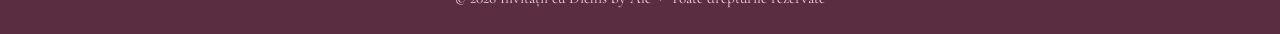
==== commit fbb5b10b: "Adauga sectiunea Despre Mine cu fotografia Alexandrei" ====
--- a/index.html
+++ b/index.html
@@ -19,6 +19,7 @@
       <a href="#produse">Produse</a>
       <a href="#feedback">Feedback</a>
       <a href="#contact">Contact</a>
+      <a href="#despre">Despre</a>
     </nav>
   </header>
 
@@ -83,6 +84,33 @@
     </div>
   </section>
 
+  <!-- DESPRE MINE -->
+  <section class="about-section" id="despre">
+    <div class="container">
+      <h2 class="section-title">Despre Mine</h2>
+      <p class="section-sub">Povestea din spatele fiecărei invitații</p>
+      <div class="gold-divider" style="margin-bottom:52px;"></div>
+
+      <div class="about-inner">
+        <div class="about-photo-wrap">
+          <img src="alexandra.jpg" alt="Alexandra — Invitații cu Dichis by Ale" class="about-photo" />
+        </div>
+        <div class="about-text-wrap">
+          <p class="about-paragraph">Mă numesc Alexandra și, încă de mică, am fost fascinată de cele mai frumoase momente din viața oamenilor. Nunțile, botezurile și toate evenimentele pline de emoție au avut întotdeauna un loc special în sufletul meu. Îmi plăcea să observ fiecare detaliu, fiecare decor și fiecare poveste care începea odată cu o invitație oferită celor dragi.</p>
+          <p class="about-paragraph">Pentru că mi-am dorit să iau parte la cât mai multe astfel de momente speciale, am găsit o modalitate minunată de a contribui: prin crearea de papetărie personalizată pentru evenimente. Astfel, am șansa de a fi o mică parte din povestea fiecărei nunți și a fiecărui botez, transformând ideile și visurile clienților mei în produse create cu grijă și atenție la detalii.</p>
+          <p class="about-paragraph">În anul 2024 mi-am luat inima în dinți și am publicat primele modele realizate de mine. Tot atunci au venit și primele comenzi, iar ceea ce a început ca o pasiune s-a transformat rapid într-un proiect de suflet. De atunci, am avut bucuria de a duce la bun sfârșit zeci de comenzi, de la invitații și plicuri de dar, până la alte elemente de papetărie care completează armonios un eveniment.</p>
+          <p class="about-paragraph">Fiecare produs este realizat cu implicare, seriozitate și respect pentru povestea pe care o reprezintă. Majoritatea modelelor create de-a lungul timpului se regăsesc acum pe această platformă, iar fiecare dintre ele poartă amprenta atenției la detalii și a dorinței de a oferi ceva cu adevărat special.</p>
+          <p class="about-paragraph">Îți mulțumesc că ai ajuns aici și sper să găsești inspirația perfectă pentru evenimentul tău. Iar dacă ai o idee diferită sau îți dorești un model personalizat, voi fi bucuroasă să îl transformăm împreună în realitate.</p>
+          <div class="about-signature">
+            <span class="about-cu-drag">Cu drag,</span>
+            <span class="about-name">Alexandra</span>
+            <span class="about-brand">Invitații cu Dichis by Ale 💕</span>
+          </div>
+        </div>
+      </div>
+    </div>
+  </section>
+
   <footer>
     <p>© 2026 Invitații cu Dichis by Ale &nbsp;·&nbsp; Toate drepturile rezervate</p>
   </footer>
--- a/style.css
+++ b/style.css
@@ -1,4 +1,4 @@
-@import url('https://fonts.googleapis.com/css2?family=Great+Vibes&family=Cormorant+Garamond:ital,wght@0,300;0,400;0,600;1,400&family=Lato:wght@300;400;700&display=swap');
+@import url('https://fonts.googleapis.com/css2?family=Great+Vibes&family=Playfair+Display:ital,wght@1,400;1,500&family=Cormorant+Garamond:ital,wght@0,300;0,400;0,600;1,400&family=Lato:wght@300;400;600;700&display=swap');
 
 *, *::before, *::after { box-sizing: border-box; margin: 0; padding: 0; }
 
@@ -27,48 +27,85 @@
 
 /* ── HEADER ── */
 header {
-  background: var(--white);
-  border-bottom: 1px solid var(--border);
+  background: #ffffff;
+  border-bottom: 0.5px solid #f0d8df;
   position: sticky;
   top: 0;
   z-index: 100;
   box-shadow: 0 2px 20px var(--shadow);
 }
 
-.header-inner {
-  max-width: 1200px;
-  margin: 0 auto;
-  padding: 10px 28px;
-  display: flex;
+.nav-top {
+  display: flex;
+  flex-direction: column;
   align-items: center;
-  justify-content: space-between;
-}
-
-.logo { height: 78px; width: auto; }
-
-nav { display: flex; gap: 32px; align-items: center; }
-
-nav a {
+  padding: 18px 28px 12px;
+  border-bottom: 0.5px solid #f0d8df;
+  overflow: hidden;
+  max-height: 160px;
+  transition: max-height 0.38s cubic-bezier(0.4, 0, 0.2, 1),
+              opacity 0.28s ease,
+              padding 0.38s ease;
+}
+
+header.compact .nav-top {
+  max-height: 0;
+  opacity: 0;
+  padding-top: 0;
+  padding-bottom: 0;
+  border-bottom: none;
+}
+
+.nav-logo {
+  width: 64px;
+  height: 64px;
+  border-radius: 50%;
+  border: 1.5px solid #e8c4cc;
+  background: #fdf6f7;
+  object-fit: cover;
+  margin-bottom: 8px;
+}
+
+.nav-brand {
+  font-family: 'Playfair Display', serif;
+  font-style: italic;
+  font-size: 22px;
+  color: #c9566e;
+  margin-bottom: 4px;
+}
+
+.nav-tagline {
+  font-family: 'Lato', sans-serif;
+  font-size: 10px;
+  letter-spacing: 2.5px;
+  text-transform: uppercase;
+  color: #b07080;
+}
+
+.nav-row {
+  display: flex;
+  justify-content: center;
+  gap: 36px;
+  padding: 12px 28px;
+}
+
+.nav-row a {
+  font-family: 'Lato', sans-serif;
+  font-size: 11px;
+  letter-spacing: 2px;
+  text-transform: uppercase;
+  color: #7a4a55;
   text-decoration: none;
-  color: var(--text-medium);
-  font-family: 'Cormorant Garamond', serif;
-  font-size: 1.05rem;
-  letter-spacing: 0.5px;
   transition: color 0.2s;
-  position: relative;
-}
-
-nav a::after {
-  content: '';
-  position: absolute;
-  bottom: -3px; left: 0;
-  width: 0; height: 1px;
-  background: var(--pink-dark);
-  transition: width 0.3s;
-}
-
-nav a:hover, nav a.active { color: var(--pink-dark); }
-nav a:hover::after, nav a.active::after { width: 100%; }
+}
+
+.nav-row a:hover { color: #c9566e; }
+
+.nav-row a.active {
+  color: #c9566e;
+  border-bottom: 1px solid #c9566e;
+  padding-bottom: 2px;
+}
 
 .admin-link {
   color: var(--gold) !important;
@@ -77,8 +114,6 @@
   letter-spacing: 1.2px !important;
   text-transform: uppercase;
 }
-
-.admin-link::after { background: var(--gold) !important; }
 
 /* ── HERO ── */
 .hero {
@@ -178,6 +213,31 @@
 .tab:hover { border-color: var(--pink-main); color: var(--pink-dark); background: var(--pink-light); }
 .tab.active { background: var(--pink-dark); border-color: var(--pink-dark); color: var(--white); }
 
+/* ── SUBCATEGORY FILTER TABS (PUBLIC) ── */
+.sub-filter-tabs {
+  display: flex;
+  gap: 8px;
+  justify-content: center;
+  flex-wrap: wrap;
+  margin-top: -26px;
+  margin-bottom: 32px;
+}
+
+.sub-tab {
+  padding: 7px 22px;
+  border: 1px solid var(--border);
+  background: var(--white);
+  border-radius: 30px;
+  font-family: 'Cormorant Garamond', serif;
+  font-size: 1.02rem;
+  color: var(--text-light);
+  cursor: pointer;
+  transition: all 0.22s;
+}
+
+.sub-tab:hover { border-color: var(--pink-main); color: var(--pink-dark); background: var(--pink-light); }
+.sub-tab.active { background: var(--pink-light); border-color: var(--pink-main); color: var(--pink-dark); font-weight: 700; }
+
 /* ── GRID ── */
 .products-grid {
   display: grid;
@@ -204,8 +264,9 @@
 }
 
 .product-card-img {
-  width: 100%; height: 240px;
-  object-fit: cover; display: block;
+  width: 100%;
+  height: auto;
+  display: block;
 }
 
 .product-img-placeholder {
@@ -309,6 +370,129 @@
   border-color: var(--pink-dark); transform: translateY(-2px);
 }
 
+/* ── DESPRE MINE ── */
+.about-section {
+  padding: 80px 0 90px;
+  background: linear-gradient(160deg, #FFFAF9 0%, #FCE8ED 55%, #FFF9ED 100%);
+  position: relative;
+  overflow: hidden;
+}
+
+.about-section::before {
+  content: '❀';
+  position: absolute;
+  bottom: -40px; right: -20px;
+  font-size: 220px;
+  opacity: 0.04;
+  color: var(--pink-dark);
+  line-height: 1;
+}
+
+.about-inner {
+  display: grid;
+  grid-template-columns: 280px 1fr;
+  gap: 70px;
+  align-items: center;
+  max-width: 940px;
+  margin: 0 auto;
+}
+
+.about-photo-wrap {
+  position: relative;
+  display: flex;
+  justify-content: center;
+  align-items: center;
+}
+
+.about-photo-wrap::before {
+  content: '';
+  position: absolute;
+  width: 288px;
+  height: 288px;
+  border-radius: 50%;
+  border: 1px solid rgba(201, 169, 110, 0.5);
+  top: 50%; left: 50%;
+  transform: translate(-50%, -50%);
+}
+
+.about-photo-wrap::after {
+  content: '';
+  position: absolute;
+  width: 312px;
+  height: 312px;
+  border-radius: 50%;
+  border: 1px dashed rgba(201, 169, 110, 0.25);
+  top: 50%; left: 50%;
+  transform: translate(-50%, -50%);
+}
+
+.about-photo {
+  width: 260px;
+  height: 260px;
+  border-radius: 50%;
+  object-fit: cover;
+  object-position: center top;
+  border: 4px solid var(--white);
+  box-shadow:
+    0 0 0 2px var(--gold-light),
+    0 16px 52px rgba(201, 98, 122, 0.22);
+  position: relative;
+  z-index: 1;
+}
+
+.about-paragraph {
+  font-family: 'Cormorant Garamond', serif;
+  font-size: 1.08rem;
+  color: var(--text-medium);
+  font-style: italic;
+  line-height: 1.9;
+  margin-bottom: 16px;
+}
+
+.about-signature {
+  margin-top: 34px;
+  padding-top: 26px;
+  border-top: 1px solid rgba(201, 169, 110, 0.4);
+  display: flex;
+  flex-direction: column;
+  gap: 2px;
+}
+
+.about-cu-drag {
+  font-family: 'Cormorant Garamond', serif;
+  font-size: 1rem;
+  color: var(--text-light);
+  font-style: italic;
+}
+
+.about-name {
+  font-family: 'Great Vibes', cursive;
+  font-size: 3.2rem;
+  color: var(--pink-dark);
+  line-height: 1.25;
+  text-shadow: 1px 2px 8px rgba(201, 98, 122, 0.12);
+}
+
+.about-brand {
+  font-family: 'Cormorant Garamond', serif;
+  font-size: 0.95rem;
+  color: var(--gold);
+  font-style: italic;
+  letter-spacing: 0.4px;
+}
+
+@media (max-width: 760px) {
+  .about-inner {
+    grid-template-columns: 1fr;
+    gap: 42px;
+    text-align: center;
+  }
+  .about-photo { width: 220px; height: 220px; }
+  .about-photo-wrap::before { width: 244px; height: 244px; }
+  .about-photo-wrap::after  { width: 265px; height: 265px; }
+  .about-signature { align-items: center; }
+}
+
 /* ── FOOTER ── */
 footer {
   background: var(--text-dark); color: var(--pink-pale);
@@ -634,6 +818,141 @@
 }
 
 .btn-delete-cat:hover { background: #C96070; border-color: #C96070; color: white; }
+
+/* ── SUBCATEGORY MANAGEMENT (ADMIN) ── */
+.cat-item-wrap {
+  background: var(--cream);
+  border: 1px solid var(--border);
+  border-radius: 10px;
+  overflow: hidden;
+}
+
+.cat-item-wrap .cat-item {
+  background: transparent;
+  border: none;
+  border-bottom: 1px solid var(--border);
+  border-radius: 0;
+}
+
+.subcat-section {
+  padding: 8px 14px 10px 44px;
+  display: flex;
+  flex-direction: column;
+  gap: 5px;
+}
+
+.subcat-item {
+  display: flex;
+  align-items: center;
+  gap: 8px;
+  padding: 4px 10px;
+  background: var(--white);
+  border: 1px solid var(--border);
+  border-radius: 8px;
+}
+
+.subcat-bullet {
+  color: var(--text-light);
+  font-size: 0.8rem;
+  flex-shrink: 0;
+}
+
+.subcat-label {
+  flex: 1;
+  font-family: 'Cormorant Garamond', serif;
+  font-size: 0.95rem;
+  color: var(--text-medium);
+}
+
+.btn-delete-subcat {
+  padding: 2px 7px;
+  background: transparent;
+  border: 1px solid #F0D0D5;
+  border-radius: 20px;
+  color: #C96070;
+  font-size: 0.7rem;
+  cursor: pointer;
+  transition: all 0.2s;
+  flex-shrink: 0;
+}
+
+.btn-delete-subcat:hover { background: #C96070; border-color: #C96070; color: white; }
+
+.subcat-add-row {
+  display: flex;
+  gap: 6px;
+  margin-top: 4px;
+}
+
+.subcat-input {
+  flex: 1;
+  min-width: 0;
+  padding: 6px 12px !important;
+  font-size: 0.85rem !important;
+}
+
+.btn-add-subcat {
+  padding: 6px 12px;
+  background: var(--pink-light);
+  color: var(--pink-dark);
+  border: 1px solid var(--border);
+  border-radius: 8px;
+  font-family: 'Lato', sans-serif;
+  font-size: 0.8rem;
+  cursor: pointer;
+  font-weight: 700;
+  white-space: nowrap;
+  transition: background 0.2s;
+}
+
+.btn-add-subcat:hover { background: var(--pink-pale); }
+
+/* ── EXTRAS CONFIG PER CATEGORIE (ADMIN) ── */
+.cat-extras-config {
+  padding: 8px 14px 8px 44px;
+  border-bottom: 1px solid var(--border);
+  background: #fffaf9;
+}
+
+.subcat-extras-config {
+  padding: 6px 10px 6px 28px;
+  background: #fffcfb;
+  border-top: 1px dashed var(--border);
+}
+
+.extras-config-label {
+  display: block;
+  font-family: 'Cormorant Garamond', serif;
+  font-size: 0.82rem;
+  color: var(--text-light);
+  font-style: italic;
+  margin-bottom: 5px;
+}
+
+.extras-check-list {
+  display: flex;
+  flex-wrap: wrap;
+  gap: 6px 14px;
+}
+
+.extras-check-item {
+  display: flex;
+  align-items: center;
+  gap: 5px;
+  font-family: 'Lato', sans-serif;
+  font-size: 0.82rem;
+  color: var(--text-medium);
+  cursor: pointer;
+  user-select: none;
+}
+
+.extras-check-item input[type="checkbox"] {
+  accent-color: var(--pink-main);
+  width: 13px;
+  height: 13px;
+  cursor: pointer;
+  flex-shrink: 0;
+}
 
 @media (max-width: 800px) {
   .admin-body { grid-template-columns: 1fr; }
@@ -865,8 +1184,7 @@
   color: var(--text-light);
 }
 
-.calc-qty,
-.calc-paper {
+.calc-qty {
   width: 100%;
   padding: 7px 10px;
   border: 1px solid var(--border);
@@ -879,10 +1197,53 @@
   transition: border-color 0.2s;
 }
 
-.calc-qty:focus,
-.calc-paper:focus {
+.calc-qty:focus {
   border-color: var(--pink-main);
   background: var(--white);
+}
+
+.calc-extras {
+  margin-bottom: 10px;
+  display: flex;
+  flex-direction: column;
+  gap: 6px;
+}
+
+.extras-list {
+  display: flex;
+  flex-direction: column;
+  gap: 5px;
+  margin-top: 4px;
+}
+
+.extra-opt {
+  display: flex;
+  align-items: center;
+  gap: 8px;
+  font-family: 'Lato', sans-serif;
+  font-size: 0.88rem;
+  color: var(--text-dark);
+  cursor: pointer;
+  user-select: none;
+}
+
+.extra-opt input[type="checkbox"] {
+  accent-color: var(--pink-main);
+  width: 15px;
+  height: 15px;
+  cursor: pointer;
+  flex-shrink: 0;
+}
+
+.extra-opt-name {
+  flex: 1;
+}
+
+.extra-price {
+  font-family: 'Cormorant Garamond', serif;
+  font-size: 0.82rem;
+  color: var(--gold);
+  font-style: italic;
 }
 
 .calc-total {
@@ -897,7 +1258,16 @@
   color: var(--pink-dark);
 }
 
-/* ── ADMIN: TIPURI HÂRTIE ── */
+/* ── ADMIN: EXTRA OPȚIUNI ── */
+.paper-empty {
+  font-family: 'Cormorant Garamond', serif;
+  font-size: 0.92rem;
+  color: var(--text-light);
+  font-style: italic;
+  padding: 10px 0;
+}
+
+/* legacy selector kept for .paper-increase/.paper-hint used below */
 .paper-increase {
   font-family: 'Cormorant Garamond', serif;
   font-size: 0.88rem;
@@ -1133,3 +1503,468 @@
   color: var(--text-light);
   margin-top: 4px;
 }
+
+/* ══════════════════════════════
+   COȘ DE CUMPĂRĂTURI
+══════════════════════════════ */
+
+.cart-fab {
+  position: fixed;
+  bottom: 28px; right: 28px;
+  width: 58px; height: 58px;
+  background: var(--pink-dark);
+  color: #fff;
+  border: none; border-radius: 50%;
+  font-size: 1.5rem;
+  cursor: pointer;
+  box-shadow: 0 6px 24px rgba(201,98,122,0.45);
+  z-index: 1000;
+  display: flex; align-items: center; justify-content: center;
+  transition: background 0.2s, transform 0.2s;
+}
+.cart-fab:hover { background: var(--text-dark); transform: scale(1.08); }
+
+.cart-badge {
+  position: absolute; top: -4px; right: -4px;
+  background: var(--gold); color: #fff;
+  border-radius: 50%; width: 22px; height: 22px;
+  font-size: 0.72rem; font-weight: 700;
+  display: flex; align-items: center; justify-content: center;
+  font-family: 'Lato', sans-serif;
+  border: 2px solid #fff;
+}
+
+.cart-overlay {
+  position: fixed; inset: 0;
+  background: rgba(90,45,64,0.4);
+  z-index: 1500;
+  opacity: 0; pointer-events: none;
+  transition: opacity 0.3s;
+}
+.cart-overlay.active { opacity: 1; pointer-events: all; }
+
+.cart-panel {
+  position: absolute; top: 0; right: 0;
+  width: 400px; max-width: 100vw; height: 100%;
+  background: #fff;
+  display: flex; flex-direction: column;
+  transform: translateX(100%);
+  transition: transform 0.35s cubic-bezier(0.4,0,0.2,1);
+  box-shadow: -8px 0 40px rgba(90,45,64,0.18);
+}
+.cart-overlay.active .cart-panel { transform: translateX(0); }
+
+.cart-header {
+  display: flex; align-items: center; justify-content: space-between;
+  padding: 22px 24px;
+  border-bottom: 1px solid var(--border);
+  flex-shrink: 0;
+}
+.cart-header h3 {
+  font-family: 'Great Vibes', cursive;
+  font-size: 1.9rem; color: var(--pink-dark);
+}
+.cart-close {
+  background: none; border: none;
+  font-size: 1.3rem; color: var(--text-light);
+  cursor: pointer; padding: 4px 8px; border-radius: 8px;
+  transition: color 0.2s;
+}
+.cart-close:hover { color: var(--pink-dark); }
+
+.cart-body { flex: 1; overflow-y: auto; padding: 16px 24px; }
+
+.cart-empty {
+  text-align: center; padding: 60px 20px;
+  color: var(--text-light);
+  font-family: 'Cormorant Garamond', serif;
+  font-size: 1.1rem; font-style: italic;
+}
+
+.cart-item { padding: 14px 0; border-bottom: 1px solid var(--pink-light); }
+.cart-item:last-child { border-bottom: none; }
+
+.cart-item-name {
+  font-family: 'Cormorant Garamond', serif;
+  font-size: 1.05rem; font-weight: 600;
+  color: var(--text-dark); margin-bottom: 3px;
+}
+.cart-item-extras {
+  font-size: 0.78rem; color: var(--text-light);
+  margin-bottom: 8px; font-style: italic;
+}
+.cart-item-controls { display: flex; align-items: center; gap: 10px; }
+
+.cart-qty-input {
+  width: 64px; padding: 5px 8px;
+  border: 1px solid var(--border); border-radius: 8px;
+  font-family: 'Lato', sans-serif; font-size: 0.88rem;
+  text-align: center; outline: none;
+  color: var(--text-dark); background: var(--cream);
+}
+.cart-qty-input:focus { border-color: var(--pink-main); }
+
+.cart-item-price {
+  font-family: 'Cormorant Garamond', serif;
+  font-size: 1.05rem; color: var(--gold); font-weight: 600;
+  flex: 1; text-align: right;
+}
+.cart-remove {
+  background: none; border: 1px solid #F0D0D5;
+  border-radius: 50%; width: 26px; height: 26px;
+  color: #C96070; font-size: 0.75rem; cursor: pointer;
+  display: flex; align-items: center; justify-content: center;
+  transition: all 0.2s; flex-shrink: 0;
+}
+.cart-remove:hover { background: #C96070; color: #fff; border-color: #C96070; }
+
+.cart-footer {
+  padding: 20px 24px;
+  border-top: 1px solid var(--border);
+  background: var(--cream); flex-shrink: 0;
+}
+.cart-total-row {
+  display: flex; justify-content: space-between; align-items: center;
+  margin-bottom: 14px;
+  font-family: 'Cormorant Garamond', serif;
+  font-size: 1.1rem; color: var(--text-medium);
+}
+.cart-total-row strong { font-size: 1.4rem; color: var(--pink-dark); }
+
+.btn-checkout {
+  width: 100%; padding: 14px;
+  background: var(--pink-dark); color: #fff;
+  border: none; border-radius: 30px;
+  font-family: 'Cormorant Garamond', serif;
+  font-size: 1.15rem; cursor: pointer; letter-spacing: 0.4px;
+  transition: background 0.2s;
+}
+.btn-checkout:hover { background: var(--text-dark); }
+
+.btn-add-cart {
+  padding: 8px 18px;
+  background: var(--pink-dark); color: var(--white);
+  border: none; border-radius: 20px;
+  font-family: 'Lato', sans-serif; font-size: 0.85rem;
+  cursor: pointer; letter-spacing: 0.4px;
+  transition: background 0.2s, transform 0.15s;
+}
+.btn-add-cart:hover { background: var(--text-dark); transform: scale(1.04); }
+
+/* ══════════════════════════════
+   FORMULAR COMANDĂ
+══════════════════════════════ */
+
+.order-overlay {
+  position: fixed; inset: 0;
+  background: rgba(90,45,64,0.55);
+  backdrop-filter: blur(4px);
+  z-index: 2100;
+  display: flex; align-items: center; justify-content: center;
+  opacity: 0; pointer-events: none;
+  transition: opacity 0.3s;
+}
+.order-overlay.active { opacity: 1; pointer-events: all; }
+
+.order-panel {
+  background: #fff; border-radius: 20px;
+  width: 700px; max-width: 96vw; max-height: 92vh;
+  display: flex; flex-direction: column;
+  box-shadow: 0 24px 80px rgba(90,45,64,0.3);
+  transform: scale(0.96) translateY(12px);
+  transition: transform 0.3s;
+}
+.order-overlay.active .order-panel { transform: scale(1) translateY(0); }
+
+.order-header {
+  display: flex; align-items: center; justify-content: space-between;
+  padding: 20px 28px;
+  border-bottom: 1px solid var(--border); flex-shrink: 0;
+}
+.order-header h3 {
+  font-family: 'Great Vibes', cursive;
+  font-size: 2rem; color: var(--pink-dark);
+}
+.order-close {
+  background: none; border: none;
+  font-size: 1.3rem; color: var(--text-light);
+  cursor: pointer; padding: 4px 8px; border-radius: 8px;
+  transition: color 0.2s;
+}
+.order-close:hover { color: var(--pink-dark); }
+
+.order-body { overflow-y: auto; padding: 24px 28px; flex: 1; }
+
+.order-summary {
+  background: var(--pink-light); border-radius: 12px;
+  padding: 16px 20px; margin-bottom: 24px;
+}
+.order-summary-title {
+  font-family: 'Cormorant Garamond', serif;
+  font-size: 1rem; font-weight: 600; color: var(--text-dark);
+  margin-bottom: 10px;
+}
+.order-summary-item {
+  display: flex; justify-content: space-between;
+  font-family: 'Lato', sans-serif; font-size: 0.88rem;
+  color: var(--text-medium); padding: 3px 0;
+}
+.order-summary-total {
+  display: flex; justify-content: space-between;
+  font-family: 'Cormorant Garamond', serif;
+  font-size: 1.1rem; font-weight: 600; color: var(--pink-dark);
+  margin-top: 10px; padding-top: 10px;
+  border-top: 1px solid var(--border);
+}
+
+.order-section-title {
+  font-family: 'Cormorant Garamond', serif;
+  font-size: 1.12rem; font-weight: 600; color: var(--text-dark);
+  margin: 22px 0 12px; padding-bottom: 6px;
+  border-bottom: 1px solid var(--border);
+}
+
+.order-field { margin-bottom: 13px; }
+.order-field label {
+  display: block;
+  font-family: 'Cormorant Garamond', serif;
+  font-size: 0.93rem; color: var(--text-medium); margin-bottom: 4px;
+}
+
+.order-input {
+  width: 100%; padding: 9px 14px;
+  border: 1px solid var(--border); border-radius: 10px;
+  font-family: 'Lato', sans-serif; font-size: 0.9rem;
+  color: var(--text-dark); background: var(--cream);
+  outline: none; transition: border-color 0.2s;
+}
+.order-input:focus { border-color: var(--pink-main); background: #fff; }
+textarea.order-input { resize: vertical; min-height: 80px; }
+
+.order-fields-grid {
+  display: grid; grid-template-columns: 1fr 1fr; gap: 0 16px;
+}
+
+.btn-submit-order {
+  width: 100%; padding: 14px;
+  background: var(--pink-dark); color: #fff;
+  border: none; border-radius: 30px;
+  font-family: 'Cormorant Garamond', serif;
+  font-size: 1.18rem; cursor: pointer; letter-spacing: 0.4px;
+  transition: background 0.2s; margin-top: 24px;
+}
+.btn-submit-order:hover { background: var(--text-dark); }
+.btn-submit-order:disabled { background: var(--text-light); cursor: not-allowed; }
+
+.order-thank-you { text-align: center; padding: 50px 20px; }
+.order-thank-you .ty-icon { font-size: 3.2rem; margin-bottom: 18px; display: block; }
+.order-thank-you h4 {
+  font-family: 'Great Vibes', cursive;
+  font-size: 2.6rem; color: var(--pink-dark); margin-bottom: 14px;
+}
+.order-thank-you p {
+  font-family: 'Cormorant Garamond', serif;
+  font-size: 1.12rem; color: var(--text-medium);
+  font-style: italic; line-height: 1.75; margin-bottom: 28px;
+  max-width: 400px; margin-left: auto; margin-right: auto;
+}
+.btn-close-ty {
+  padding: 12px 40px;
+  background: var(--pink-dark); color: #fff;
+  border: none; border-radius: 30px;
+  font-family: 'Cormorant Garamond', serif;
+  font-size: 1.1rem; cursor: pointer; transition: background 0.2s;
+}
+.btn-close-ty:hover { background: var(--text-dark); }
+
+@media (max-width: 620px) {
+  .order-fields-grid { grid-template-columns: 1fr; }
+  .order-panel { max-height: 96vh; border-radius: 16px 16px 0 0; align-self: flex-end; }
+  .order-overlay { align-items: flex-end; }
+}
+
+/* ══════════════════════════════
+   ADMIN — COMENZI
+══════════════════════════════ */
+
+.admin-orders-wrap {
+  max-width: 1100px; margin: 0 auto;
+  padding: 0 24px 32px;
+}
+
+.order-status-new {
+  background: var(--pink-light); color: var(--pink-dark);
+  padding: 3px 12px; border-radius: 20px;
+  font-size: 0.72rem; font-weight: 700;
+  letter-spacing: 0.5px; text-transform: uppercase;
+  font-family: 'Lato', sans-serif;
+}
+.order-status-completed {
+  background: #e8f5e9; color: #388e3c;
+  padding: 3px 12px; border-radius: 20px;
+  font-size: 0.72rem; font-weight: 700;
+  letter-spacing: 0.5px; text-transform: uppercase;
+  font-family: 'Lato', sans-serif;
+}
+
+.admin-order-item {
+  padding: 22px 0;
+  border-bottom: 1px solid var(--pink-light);
+}
+.admin-order-item:last-child { border-bottom: none; }
+
+.admin-order-header {
+  display: flex; align-items: center; gap: 12px;
+  margin-bottom: 14px; flex-wrap: wrap;
+}
+.admin-order-type {
+  font-family: 'Cormorant Garamond', serif;
+  font-size: 1rem; font-weight: 600; color: var(--gold);
+}
+.admin-order-date {
+  font-family: 'Lato', sans-serif;
+  font-size: 0.82rem; color: var(--text-medium);
+}
+.admin-order-id {
+  font-family: 'Lato', sans-serif;
+  font-size: 0.72rem; color: var(--text-light);
+  letter-spacing: 0.5px; margin-left: auto;
+}
+
+.admin-order-items {
+  background: var(--cream); border-radius: 10px;
+  padding: 12px 16px; margin-bottom: 8px;
+}
+.admin-order-product {
+  display: flex; justify-content: space-between;
+  font-family: 'Lato', sans-serif;
+  font-size: 0.88rem; color: var(--text-medium); padding: 3px 0;
+}
+.admin-order-total {
+  font-family: 'Cormorant Garamond', serif;
+  font-size: 1.1rem; font-weight: 600; color: var(--pink-dark);
+  text-align: right; margin-bottom: 14px;
+}
+
+.admin-order-details {
+  background: var(--pink-light); border-radius: 10px;
+  padding: 14px 18px; margin-bottom: 14px;
+}
+.admin-order-details-grid {
+  display: grid; grid-template-columns: repeat(2, 1fr); gap: 8px 24px;
+}
+.admin-order-detail-row {
+  font-family: 'Lato', sans-serif; font-size: 0.84rem; color: var(--text-medium);
+}
+.admin-order-detail-row strong {
+  display: block; font-size: 0.72rem; text-transform: uppercase;
+  letter-spacing: 0.6px; color: var(--text-light); margin-bottom: 1px;
+}
+
+.admin-order-actions { display: flex; gap: 8px; flex-wrap: wrap; }
+
+.btn-finalize {
+  padding: 7px 18px;
+  background: #4CAF50; color: #fff;
+  border: none; border-radius: 20px;
+  font-family: 'Lato', sans-serif; font-size: 0.82rem;
+  cursor: pointer; font-weight: 700; transition: background 0.2s;
+}
+.btn-finalize:hover { background: #388e3c; }
+
+.admin-orders-empty {
+  text-align: center; padding: 50px 20px;
+  color: var(--text-light);
+  font-family: 'Cormorant Garamond', serif;
+  font-size: 1.1rem; font-style: italic;
+}
+
+/* ── STEP INDICATOR ── */
+.order-step-indicator {
+  display: flex; flex-direction: column; align-items: center;
+  gap: 8px; margin: 18px 0 4px; padding: 14px 0;
+  border-top: 1px solid var(--border);
+  border-bottom: 1px solid var(--border);
+}
+.step-dots { display: flex; gap: 10px; align-items: center; }
+.step-dot {
+  width: 12px; height: 12px; border-radius: 50%;
+  background: var(--border); border: 2px solid var(--border);
+  transition: all 0.25s;
+}
+.step-dot.active { background: var(--pink-dark); border-color: var(--pink-dark); transform: scale(1.25); }
+.step-dot.done   { background: var(--gold); border-color: var(--gold); }
+.step-label {
+  font-family: 'Cormorant Garamond', serif;
+  font-size: 0.92rem; color: var(--text-medium); font-style: italic;
+}
+.step-label strong { color: var(--pink-dark); font-style: normal; }
+
+/* ── NAV BUTTONS ── */
+.order-nav-row {
+  display: flex; gap: 12px; margin-top: 22px;
+}
+.btn-order-back {
+  padding: 13px 24px;
+  background: transparent; color: var(--text-medium);
+  border: 1px solid var(--border); border-radius: 30px;
+  font-family: 'Cormorant Garamond', serif; font-size: 1.05rem;
+  cursor: pointer; transition: all 0.2s; flex-shrink: 0;
+}
+.btn-order-back:hover { border-color: var(--pink-main); color: var(--pink-dark); }
+.order-nav-row .btn-submit-order { flex: 1; margin-top: 0; }
+
+/* ── PACKAGE SELECTOR (ADMIN) ── */
+.cat-package-row {
+  display: flex; align-items: center; gap: 10px;
+  padding: 8px 14px 8px 44px;
+  background: #f8f3f5;
+  border-bottom: 1px solid var(--border);
+}
+.cat-package-label {
+  font-family: 'Lato', sans-serif; font-size: 0.82rem;
+  color: var(--text-medium); white-space: nowrap;
+}
+.cat-package-select {
+  flex: 1; padding: 5px 10px;
+  border: 1px solid var(--border); border-radius: 8px;
+  font-family: 'Lato', sans-serif; font-size: 0.82rem;
+  color: var(--text-dark); background: var(--cream);
+  outline: none; cursor: pointer;
+  transition: border-color 0.2s;
+}
+.cat-package-select:focus { border-color: var(--pink-main); }
+
+.subcat-pkg-row {
+  display: flex; align-items: center; gap: 8px;
+  padding: 5px 10px 5px 28px;
+  background: #fffbfc;
+  border-top: 1px dashed var(--border);
+}
+.subcat-pkg-label {
+  font-family: 'Lato', sans-serif; font-size: 0.78rem;
+  color: var(--text-light); white-space: nowrap;
+}
+.subcat-pkg-select {
+  flex: 1; padding: 4px 8px;
+  border: 1px solid var(--border); border-radius: 6px;
+  font-family: 'Lato', sans-serif; font-size: 0.78rem;
+  color: var(--text-dark); background: var(--cream);
+  outline: none; cursor: pointer;
+}
+
+/* ── ADMIN ORDER SECTION TITLE ── */
+.admin-order-section-title {
+  font-family: 'Cormorant Garamond', serif;
+  font-size: 0.95rem; font-weight: 600;
+  color: var(--pink-dark); margin: 10px 0 6px;
+  padding-bottom: 4px; border-bottom: 1px solid var(--border);
+}
+
+.orders-new-badge {
+  display: inline-flex; align-items: center; justify-content: center;
+  background: var(--pink-dark); color: #fff;
+  border-radius: 50%; width: 24px; height: 24px;
+  font-family: 'Lato', sans-serif; font-size: 0.78rem; font-weight: 700;
+  margin-left: 10px; vertical-align: middle;
+}
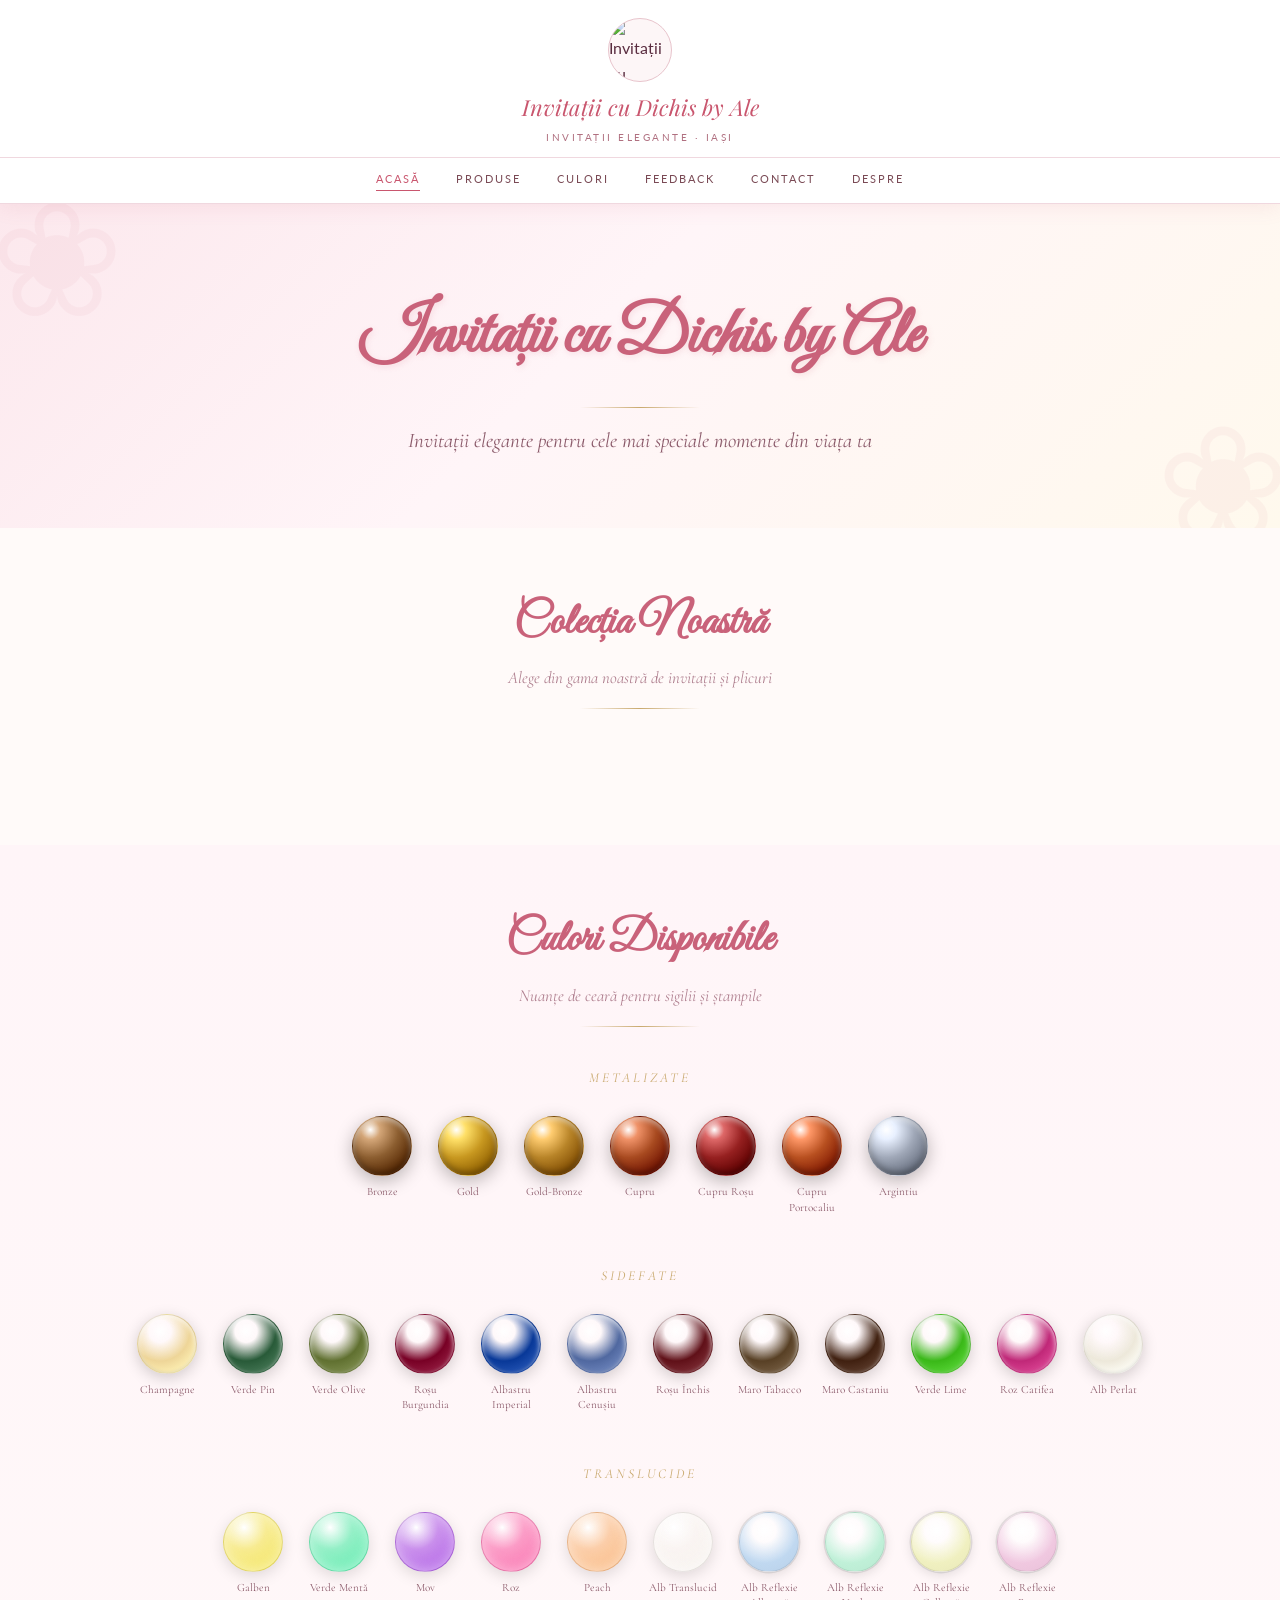
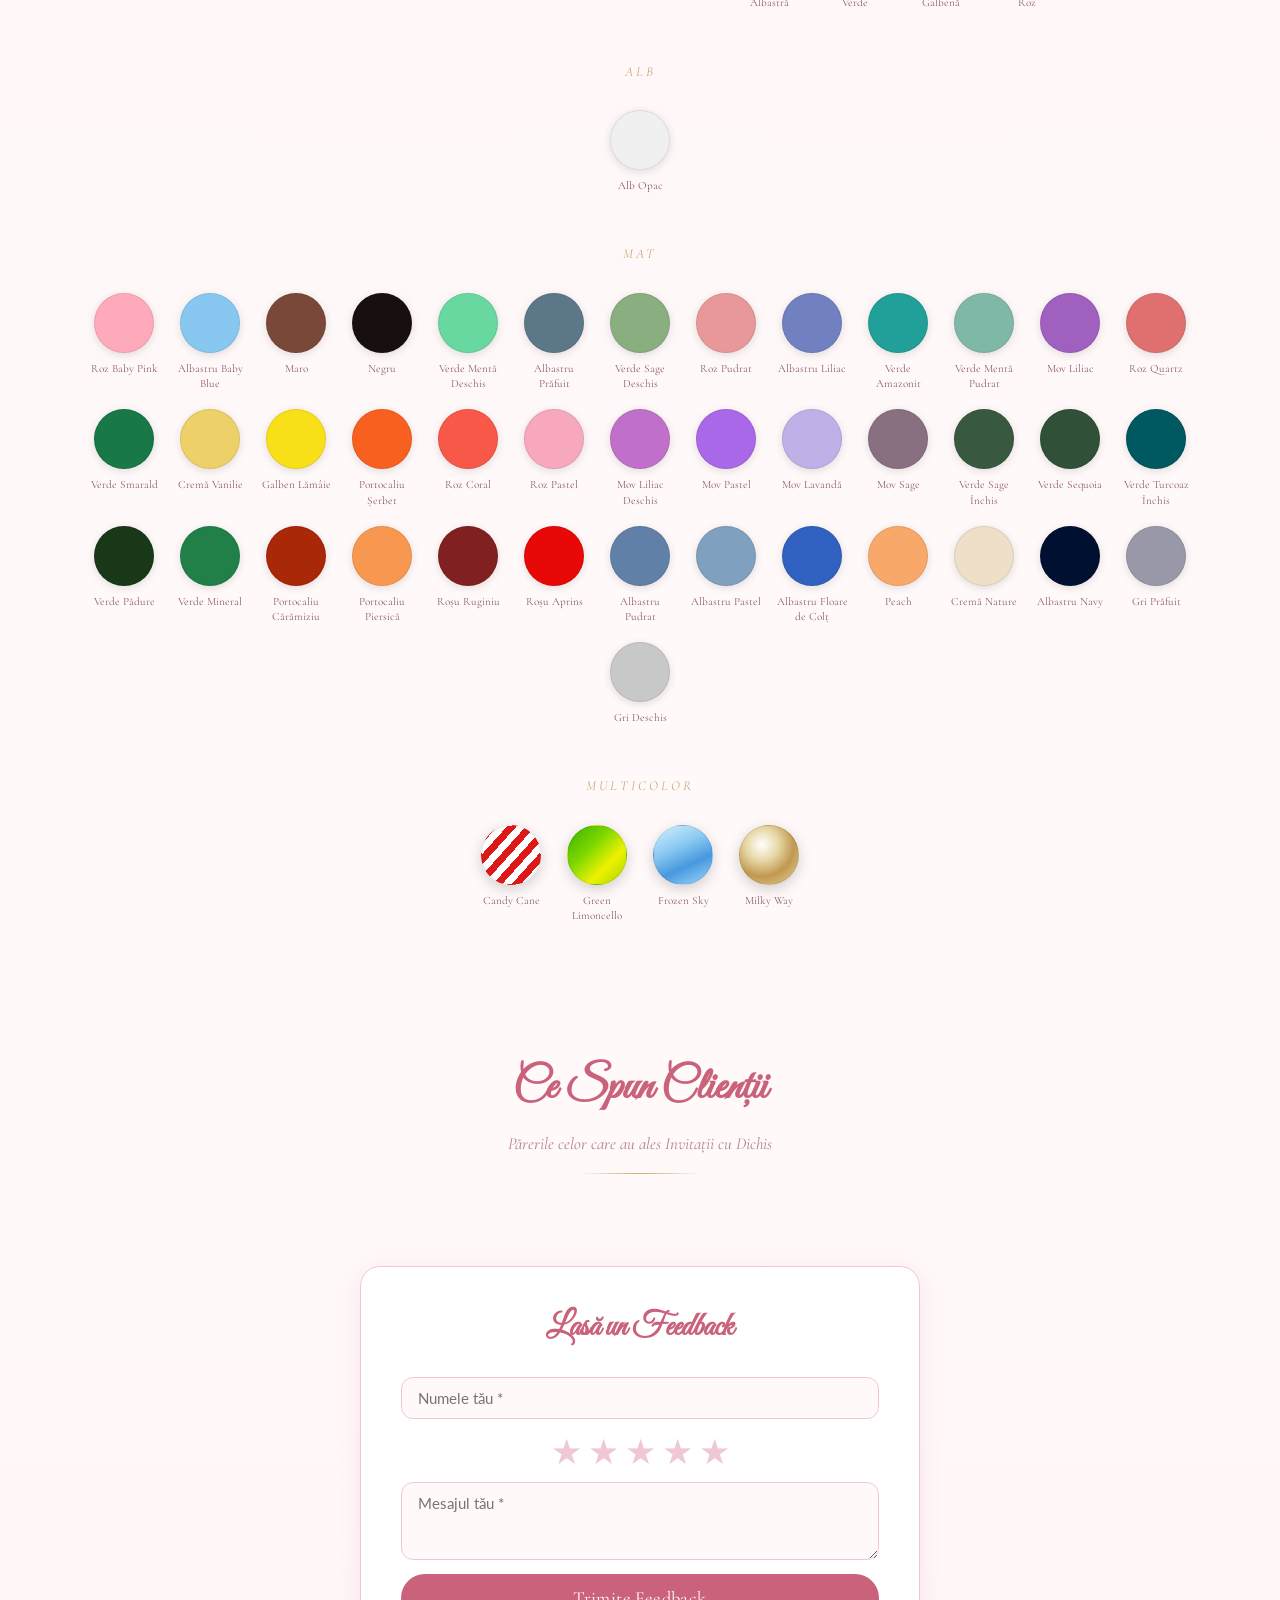
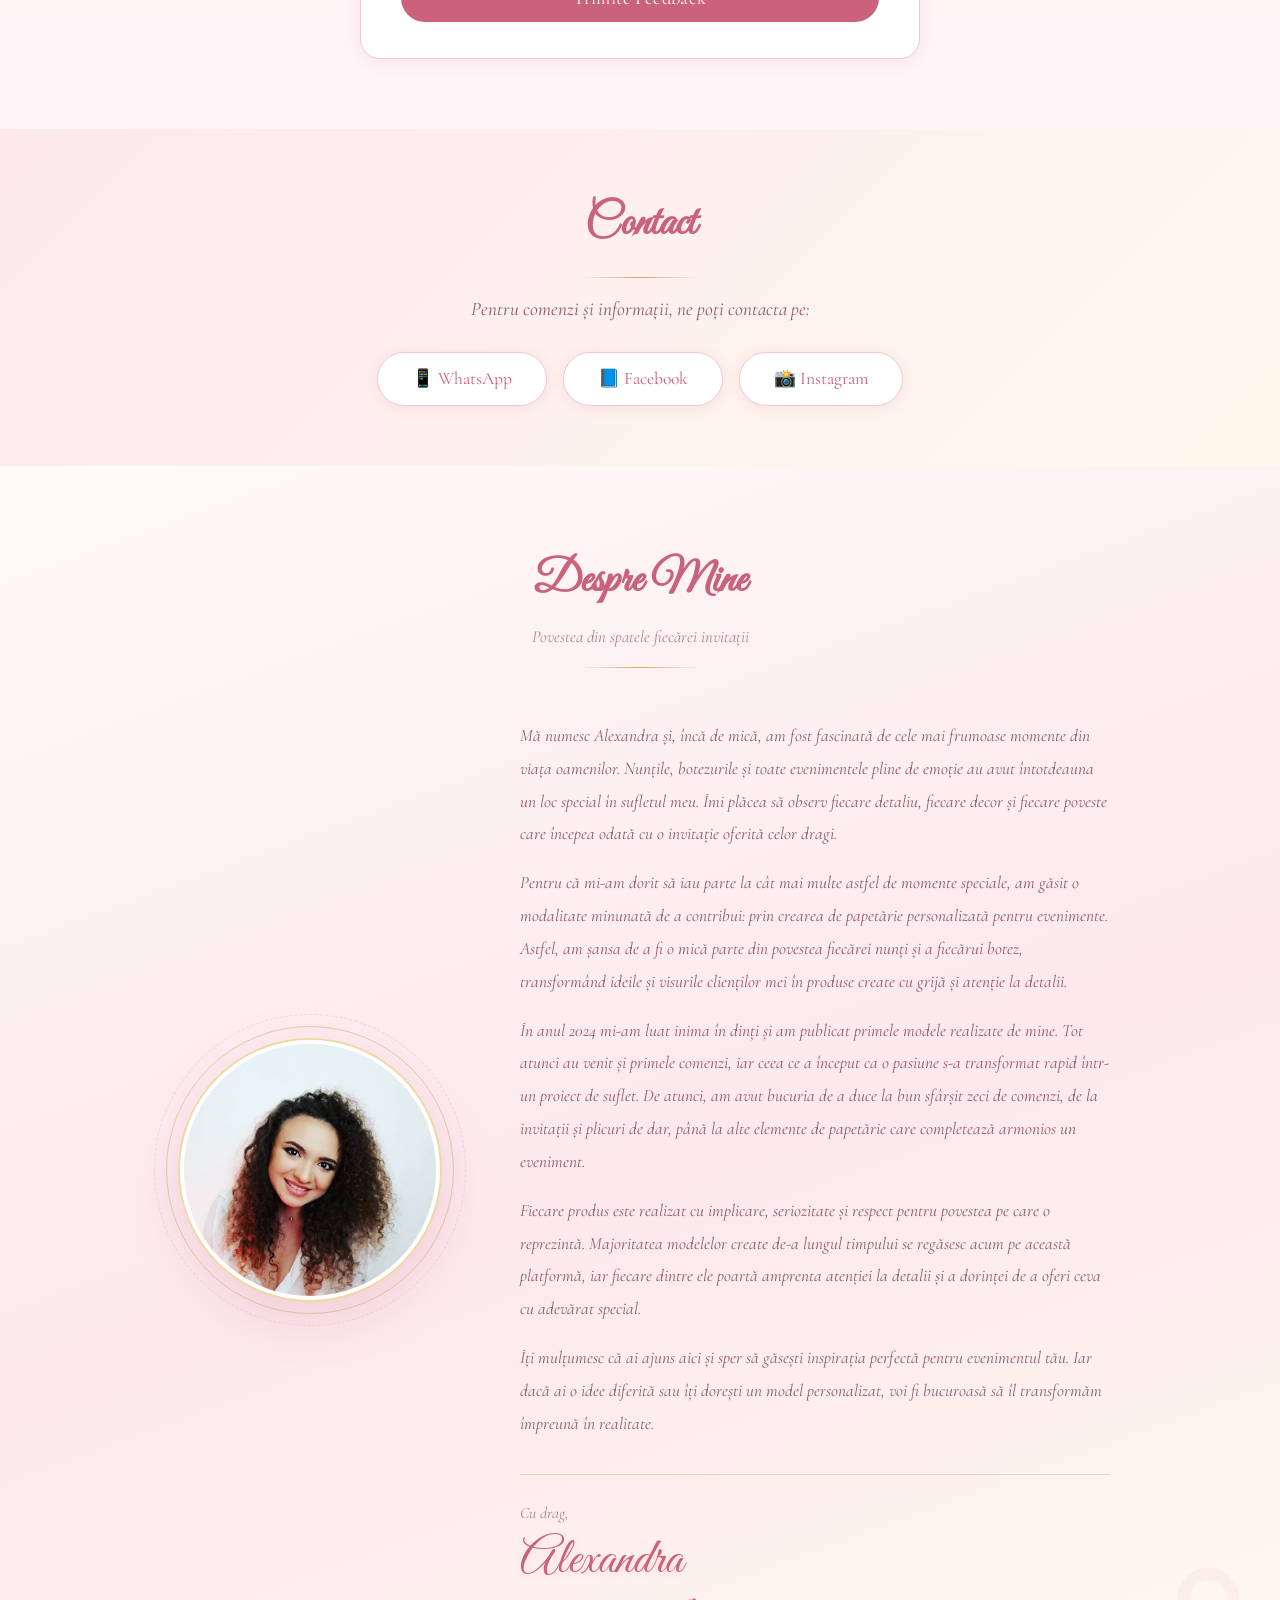
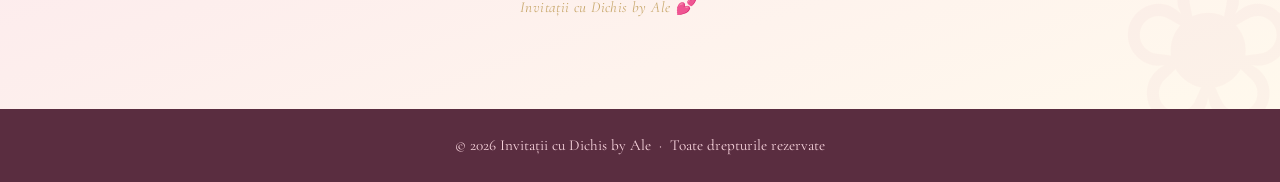
==== commit f082630b: "Admin: unealta blur zone pentru imagini produse" ====
--- a/index.html
+++ b/index.html
@@ -17,6 +17,7 @@
     <nav class="nav-row">
       <a href="#" class="active">Acasă</a>
       <a href="#produse">Produse</a>
+      <a href="#culori">Culori</a>
       <a href="#feedback">Feedback</a>
       <a href="#contact">Contact</a>
       <a href="#despre">Despre</a>
@@ -41,6 +42,16 @@
       <div class="sub-filter-tabs" id="subFilterTabs" style="display:none;"></div>
 
       <div class="products-grid" id="productsGrid"></div>
+    </div>
+  </section>
+
+  <!-- CULORI SIGILII -->
+  <section class="colors-section" id="culori">
+    <div class="container">
+      <h2 class="section-title">Culori Disponibile</h2>
+      <p class="section-sub">Nuanțe de ceară pentru sigilii și ștampile</p>
+      <div class="gold-divider" style="margin-bottom:40px;"></div>
+      <div id="culoriContainer"></div>
     </div>
   </section>
 
@@ -161,6 +172,148 @@
     <div id="lbDots" class="lb-dots"></div>
   </div>
 
+  <script>
+  (function(){
+    function hexToRgb(h){return[parseInt(h.slice(1,3),16),parseInt(h.slice(3,5),16),parseInt(h.slice(5,7),16)];}
+    function adj(h,a){return hexToRgb(h).map(function(c){return Math.min(255,Math.max(0,c+a));});}
+    function rgb(a){return'rgb('+a[0]+','+a[1]+','+a[2]+')';}
+    function rgbA(h,a){var c=hexToRgb(h);return'rgba('+c[0]+','+c[1]+','+c[2]+','+a+')';}
+
+    function getBg(c){
+      if(c.bg)return c.bg;
+      var h=c.hex,f=c.f;
+      if(f==='metallic')
+        return'radial-gradient(circle at 30% 22%,rgba(255,255,255,0.92) 0%,'+rgb(adj(h,72))+' 16%,'+h+' 46%,'+rgb(adj(h,-58))+' 80%,'+rgb(adj(h,-88))+' 100%)';
+      if(f==='sidefat')
+        return'radial-gradient(circle at 38% 28%,rgba(255,255,255,0.96) 0%,rgba(255,255,255,0.28) 20%,'+h+' 54%,'+rgb(adj(h,30))+' 82%,'+h+' 100%)';
+      if(f==='translucid')
+        return'radial-gradient(circle at 35% 25%,rgba(255,255,255,0.93) 0%,'+rgbA(h,0.52)+' 38%,'+rgbA(h,0.82)+' 100%)';
+      if(f==='reflexie')
+        return'radial-gradient(circle at 42% 30%,rgba(255,255,255,0.98) 0%,rgba(255,255,255,0.62) 22%,'+h+' 62%,'+rgb(adj(h,-8))+' 100%)';
+      return h;
+    }
+
+    function getShadow(f){
+      if(f==='metallic') return'0 5px 18px rgba(0,0,0,0.28),inset 0 -3px 6px rgba(0,0,0,0.28),inset 0 3px 5px rgba(255,255,255,0.48)';
+      if(f==='sidefat')  return'0 4px 15px rgba(0,0,0,0.18),inset 0 2px 5px rgba(255,255,255,0.75),inset 0 -1px 3px rgba(0,0,0,0.1)';
+      if(f==='translucid')return'0 4px 15px rgba(0,0,0,0.13),inset 0 0 14px rgba(255,255,255,0.58)';
+      if(f==='reflexie') return'0 3px 12px rgba(0,0,0,0.12),0 0 0 1.5px rgba(150,150,150,0.22)';
+      if(f==='multicolor')return'0 4px 14px rgba(0,0,0,0.18)';
+      return'0 2px 8px rgba(0,0,0,0.12)';
+    }
+
+    var groups=[
+      {title:'Metalizate',colors:[
+        {name:'Bronze',             hex:'#8C5E30',f:'metallic'},
+        {name:'Gold',               hex:'#C89820',f:'metallic'},
+        {name:'Gold-Bronze',        hex:'#B88428',f:'metallic'},
+        {name:'Cupru',              hex:'#A84A20',f:'metallic'},
+        {name:'Cupru Roșu',         hex:'#962020',f:'metallic'},
+        {name:'Cupru Portocaliu',   hex:'#B85020',f:'metallic'},
+        {name:'Argintiu',           hex:'#A0A8B8',f:'metallic'},
+      ]},
+      {title:'Sidefate',colors:[
+        {name:'Champagne',          hex:'#EED598',f:'sidefat'},
+        {name:'Verde Pin',          hex:'#285A38',f:'sidefat'},
+        {name:'Verde Olive',        hex:'#607030',f:'sidefat'},
+        {name:'Roșu Burgundia',     hex:'#780025',f:'sidefat'},
+        {name:'Albastru Imperial',  hex:'#083898',f:'sidefat'},
+        {name:'Albastru Cenușiu',   hex:'#5068A0',f:'sidefat'},
+        {name:'Roșu Închis',        hex:'#601018',f:'sidefat'},
+        {name:'Maro Tabacco',       hex:'#584025',f:'sidefat'},
+        {name:'Maro Castaniu',      hex:'#402010',f:'sidefat'},
+        {name:'Verde Lime',         hex:'#3AB818',f:'sidefat'},
+        {name:'Roz Catifea',        hex:'#C02878',f:'sidefat'},
+        {name:'Alb Perlat',         hex:'#EDE8DA',f:'sidefat'},
+      ]},
+      {title:'Translucide',colors:[
+        {name:'Galben',             hex:'#F0E030',f:'translucid'},
+        {name:'Verde Mentă',        hex:'#30E898',f:'translucid'},
+        {name:'Mov',                hex:'#9830E0',f:'translucid'},
+        {name:'Roz',                hex:'#F84898',f:'translucid'},
+        {name:'Peach',              hex:'#F8A860',f:'translucid'},
+        {name:'Alb Translucid',     hex:'#F5F2EC',f:'translucid'},
+        {name:'Alb Reflexie Albastră', hex:'#C0D8F0',f:'reflexie'},
+        {name:'Alb Reflexie Verde',    hex:'#C0F0D8',f:'reflexie'},
+        {name:'Alb Reflexie Galbenă',  hex:'#F0F0C0',f:'reflexie'},
+        {name:'Alb Reflexie Roz',      hex:'#F0C8E0',f:'reflexie'},
+      ]},
+      {title:'Alb',colors:[
+        {name:'Alb Opac',           hex:'#F0F0F0',f:'mat'},
+      ]},
+      {title:'Mat',colors:[
+        {name:'Roz Baby Pink',          hex:'#FFAABB',f:'mat'},
+        {name:'Albastru Baby Blue',     hex:'#88C8F0',f:'mat'},
+        {name:'Maro',                   hex:'#7A4838',f:'mat'},
+        {name:'Negru',                  hex:'#181010',f:'mat'},
+        {name:'Verde Mentă Deschis',    hex:'#68D8A0',f:'mat'},
+        {name:'Albastru Prăfuit',       hex:'#5C7888',f:'mat'},
+        {name:'Verde Sage Deschis',     hex:'#8AAE80',f:'mat'},
+        {name:'Roz Pudrat',             hex:'#E89898',f:'mat'},
+        {name:'Albastru Liliac',        hex:'#7080C0',f:'mat'},
+        {name:'Verde Amazonit',         hex:'#20A098',f:'mat'},
+        {name:'Verde Mentă Pudrat',     hex:'#80B8A8',f:'mat'},
+        {name:'Mov Liliac',             hex:'#A060C0',f:'mat'},
+        {name:'Roz Quartz',             hex:'#E07070',f:'mat'},
+        {name:'Verde Smarald',          hex:'#187848',f:'mat'},
+        {name:'Cremă Vanilie',          hex:'#EED068',f:'mat'},
+        {name:'Galben Lămâie',          hex:'#F8E018',f:'mat'},
+        {name:'Portocaliu Șerbet',      hex:'#F86020',f:'mat'},
+        {name:'Roz Coral',              hex:'#F85848',f:'mat'},
+        {name:'Roz Pastel',             hex:'#F8A8BC',f:'mat'},
+        {name:'Mov Liliac Deschis',     hex:'#C070C8',f:'mat'},
+        {name:'Mov Pastel',             hex:'#A868E8',f:'mat'},
+        {name:'Mov Lavandă',            hex:'#C0B0E8',f:'mat'},
+        {name:'Mov Sage',               hex:'#887080',f:'mat'},
+        {name:'Verde Sage Închis',      hex:'#385840',f:'mat'},
+        {name:'Verde Sequoia',          hex:'#305038',f:'mat'},
+        {name:'Verde Turcoaz Închis',   hex:'#005860',f:'mat'},
+        {name:'Verde Pădure',           hex:'#183818',f:'mat'},
+        {name:'Verde Mineral',          hex:'#208048',f:'mat'},
+        {name:'Portocaliu Cărămiziu',   hex:'#A82808',f:'mat'},
+        {name:'Portocaliu Piersică',    hex:'#F89850',f:'mat'},
+        {name:'Roșu Ruginiu',           hex:'#802020',f:'mat'},
+        {name:'Roșu Aprins',            hex:'#E80808',f:'mat'},
+        {name:'Albastru Pudrat',        hex:'#6080A8',f:'mat'},
+        {name:'Albastru Pastel',        hex:'#80A0C0',f:'mat'},
+        {name:'Albastru Floare de Colț',hex:'#3060C0',f:'mat'},
+        {name:'Peach',                  hex:'#F8A868',f:'mat'},
+        {name:'Cremă Nature',           hex:'#EEE0C8',f:'mat'},
+        {name:'Albastru Navy',          hex:'#001030',f:'mat'},
+        {name:'Gri Prăfuit',            hex:'#9898A8',f:'mat'},
+        {name:'Gri Deschis',            hex:'#C8C8C8',f:'mat'},
+      ]},
+      {title:'Multicolor',colors:[
+        {name:'Candy Cane',f:'multicolor',
+         bg:'repeating-linear-gradient(-48deg,#DC1818 0px,#DC1818 7px,#ffffff 7px,#ffffff 14px)'},
+        {name:'Green Limoncello',f:'multicolor',
+         bg:'linear-gradient(135deg,#38B000 0%,#7ED800 38%,#EEF200 68%,#A8D200 100%)'},
+        {name:'Frozen Sky',f:'multicolor',
+         bg:'linear-gradient(155deg,#D8F0FF 0%,#88C8F0 38%,#4898E0 65%,#A0D8F8 100%)'},
+        {name:'Milky Way',f:'multicolor',
+         bg:'radial-gradient(circle at 38% 32%,rgba(255,255,255,0.88) 0%,#E8D8A8 30%,#C09850 60%,#D8C080 85%,#B08840 100%)'},
+      ]},
+    ];
+
+    var container=document.getElementById('culoriContainer');
+    if(!container)return;
+    var html='';
+    groups.forEach(function(g){
+      html+='<div class="color-group">';
+      html+='<h3 class="color-group-title">'+g.title+'</h3>';
+      html+='<div class="colors-grid">';
+      g.colors.forEach(function(c){
+        html+='<div class="color-swatch">';
+        html+='<div class="color-circle" style="background:'+getBg(c)+';--cshadow:'+getShadow(c.f)+';"></div>';
+        html+='<span class="color-name">'+c.name+'</span>';
+        html+='</div>';
+      });
+      html+='</div></div>';
+    });
+    container.innerHTML=html;
+  })();
+  </script>
+
   <script src="https://www.gstatic.com/firebasejs/10.7.1/firebase-app-compat.js"></script>
   <script src="https://www.gstatic.com/firebasejs/10.7.1/firebase-firestore-compat.js"></script>
   <script src="firebase-config.js"></script>
--- a/style.css
+++ b/style.css
@@ -507,8 +507,82 @@
 @media (max-width: 580px) {
   .products-grid { grid-template-columns: 1fr; }
   .hero h1 { font-size: 2.8rem; }
-  nav { gap: 16px; }
   .header-inner { padding: 10px 16px; }
+  .nav-row {
+    gap: 6px 16px;
+    padding: 8px 12px;
+    flex-wrap: wrap;
+  }
+  .nav-row a {
+    font-size: 10px;
+    letter-spacing: 1.2px;
+  }
+}
+
+/* ── CULORI DISPONIBILE ── */
+.colors-section {
+  padding: 60px 0 70px;
+  background: linear-gradient(180deg, #FFF5F8 0%, var(--cream) 100%);
+}
+
+.color-group { margin-bottom: 50px; }
+.color-group:last-child { margin-bottom: 0; }
+
+.color-group-title {
+  font-family: 'Cormorant Garamond', serif;
+  font-size: 0.85rem;
+  color: var(--gold);
+  text-align: center;
+  margin-bottom: 28px;
+  letter-spacing: 3px;
+  text-transform: uppercase;
+  font-weight: 400;
+  font-style: italic;
+}
+
+.colors-grid {
+  display: flex;
+  flex-wrap: wrap;
+  gap: 18px 14px;
+  justify-content: center;
+}
+
+.color-swatch {
+  display: flex;
+  flex-direction: column;
+  align-items: center;
+  gap: 8px;
+  width: 72px;
+}
+
+.color-circle {
+  width: 60px;
+  height: 60px;
+  border-radius: 50%;
+  border: 1.5px solid rgba(0,0,0,0.08);
+  box-shadow: var(--cshadow, 0 2px 8px rgba(0,0,0,0.12));
+  transition: transform 0.22s ease;
+  flex-shrink: 0;
+}
+
+.color-circle:hover {
+  transform: scale(1.2);
+}
+
+.color-name {
+  font-family: 'Cormorant Garamond', serif;
+  font-size: 0.70rem;
+  color: var(--text-medium);
+  text-align: center;
+  line-height: 1.35;
+  word-break: break-word;
+}
+
+@media (max-width: 580px) {
+  .color-swatch { width: 60px; }
+  .color-circle { width: 50px; height: 50px; }
+  .color-name { font-size: 0.64rem; }
+  .colors-grid { gap: 14px 10px; }
 }
 
 /* ══════════════════════════════
@@ -1968,3 +2042,131 @@
   font-family: 'Lato', sans-serif; font-size: 0.78rem; font-weight: 700;
   margin-left: 10px; vertical-align: middle;
 }
+
+/* ══════════════════════════════
+   BLUR EDITOR MODAL
+══════════════════════════════ */
+
+.blur-modal-overlay {
+  position: fixed; inset: 0;
+  background: rgba(90,45,64,0.6);
+  backdrop-filter: blur(4px);
+  z-index: 3000;
+  display: none;
+  align-items: center; justify-content: center;
+}
+
+.blur-modal-box {
+  background: #fff; border-radius: 20px;
+  width: 820px; max-width: calc(100vw - 32px);
+  max-height: 92vh; overflow-y: auto;
+  padding: 28px 32px;
+  box-shadow: 0 24px 80px rgba(90,45,64,0.3);
+}
+
+.blur-modal-header {
+  display: flex; align-items: center; justify-content: space-between;
+  margin-bottom: 10px;
+}
+
+.blur-modal-header h3 {
+  font-family: 'Great Vibes', cursive;
+  font-size: 1.9rem; color: var(--pink-dark);
+}
+
+.blur-close-btn {
+  background: none; border: none;
+  font-size: 1.3rem; color: var(--text-light);
+  cursor: pointer; padding: 4px 10px; border-radius: 8px;
+  transition: color 0.2s; line-height: 1;
+}
+.blur-close-btn:hover { color: var(--pink-dark); }
+
+.blur-instructions {
+  font-family: 'Cormorant Garamond', serif;
+  font-size: 1rem; color: var(--text-medium);
+  font-style: italic; margin-bottom: 14px; line-height: 1.6;
+}
+
+.blur-image-tabs {
+  display: flex; gap: 8px; margin-bottom: 12px; flex-wrap: wrap;
+}
+
+.blur-tab-thumb {
+  width: 64px; height: 64px; object-fit: cover;
+  border-radius: 8px; border: 2px solid var(--border);
+  cursor: pointer; transition: border-color 0.2s, transform 0.15s;
+}
+.blur-tab-thumb:hover { border-color: var(--pink-main); transform: scale(1.06); }
+.blur-tab-thumb.active { border-color: var(--pink-dark); box-shadow: 0 0 0 2px var(--pink-dark); }
+
+.blur-canvas-wrap {
+  width: 100%; overflow: auto;
+  background: var(--cream); border-radius: 10px;
+  border: 1px solid var(--border); padding: 8px;
+  display: flex; justify-content: center; min-height: 120px;
+}
+
+#blurCanvas {
+  cursor: crosshair; display: block;
+  border-radius: 6px; max-width: 100%;
+}
+
+.blur-actions {
+  display: flex; gap: 10px; margin-top: 16px; flex-wrap: wrap;
+  align-items: center;
+}
+
+.btn-blur-apply {
+  padding: 10px 22px;
+  background: var(--pink-dark); color: #fff;
+  border: none; border-radius: 20px;
+  font-family: 'Cormorant Garamond', serif; font-size: 1.02rem;
+  cursor: pointer; transition: background 0.2s;
+}
+.btn-blur-apply:hover { background: var(--text-dark); }
+
+.btn-blur-undo {
+  padding: 10px 20px;
+  background: transparent; color: var(--text-medium);
+  border: 1px solid var(--border); border-radius: 20px;
+  font-family: 'Cormorant Garamond', serif; font-size: 1.02rem;
+  cursor: pointer; transition: all 0.2s;
+}
+.btn-blur-undo:hover { border-color: var(--gold); color: var(--gold); }
+
+.btn-blur-save {
+  padding: 10px 22px;
+  background: #4CAF50; color: #fff;
+  border: none; border-radius: 20px;
+  font-family: 'Cormorant Garamond', serif; font-size: 1.02rem;
+  cursor: pointer; transition: background 0.2s;
+}
+.btn-blur-save:hover { background: #388e3c; }
+.btn-blur-save:disabled { background: var(--text-light); cursor: not-allowed; }
+
+.btn-blur-cancel {
+  padding: 10px 20px;
+  background: transparent; color: var(--text-light);
+  border: 1px solid var(--border); border-radius: 20px;
+  font-family: 'Cormorant Garamond', serif; font-size: 1.02rem;
+  cursor: pointer; transition: all 0.2s; margin-left: auto;
+}
+.btn-blur-cancel:hover { border-color: #C96070; color: #C96070; }
+
+.btn-blur-zone {
+  padding: 6px 12px;
+  background: var(--cream); border: 1px solid var(--gold-light);
+  border-radius: 20px; color: var(--gold);
+  font-size: 0.78rem; cursor: pointer; transition: all 0.2s;
+  margin-right: 6px; flex-shrink: 0;
+}
+.btn-blur-zone:hover { background: var(--gold); color: #fff; border-color: var(--gold); }
+
+@media (max-width: 600px) {
+  .blur-modal-box { padding: 20px 16px; }
+  .blur-actions { gap: 8px; }
+  .btn-blur-apply, .btn-blur-undo, .btn-blur-save, .btn-blur-cancel {
+    padding: 9px 14px; font-size: 0.92rem;
+  }
+}
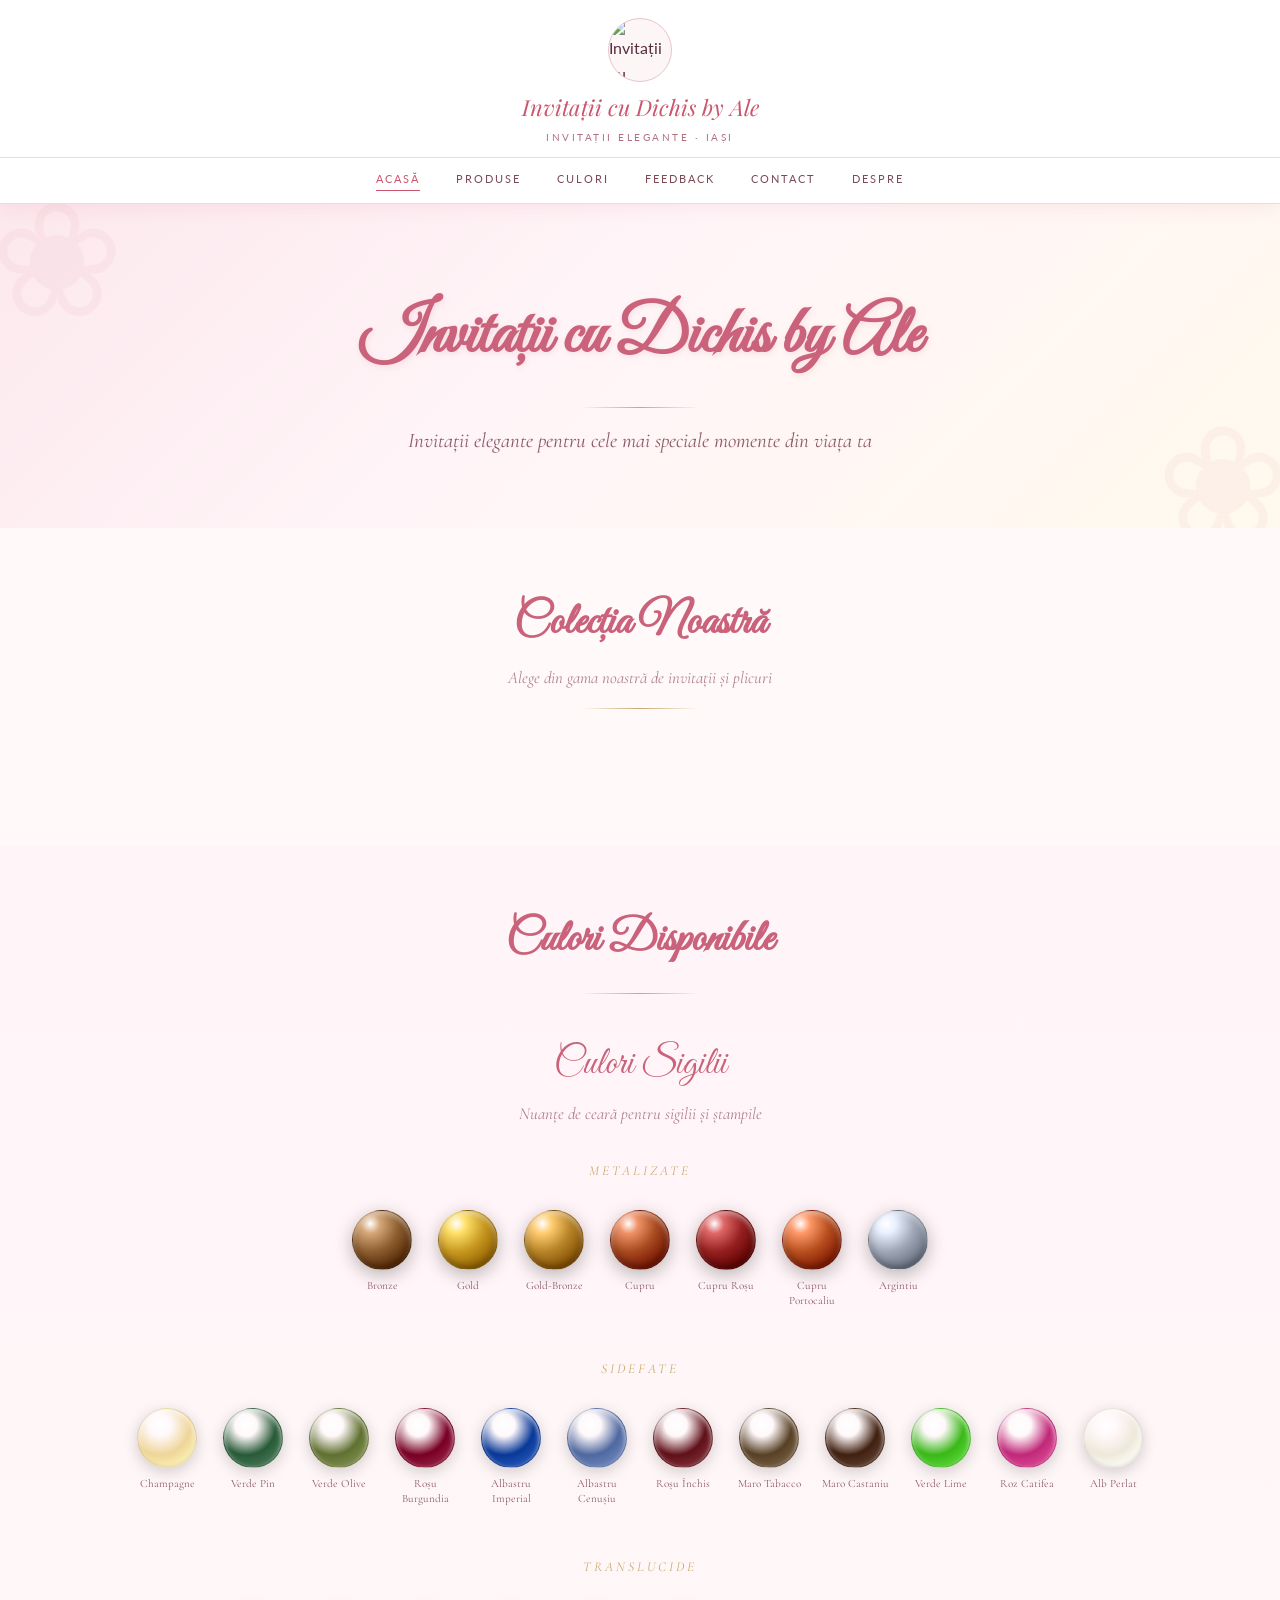
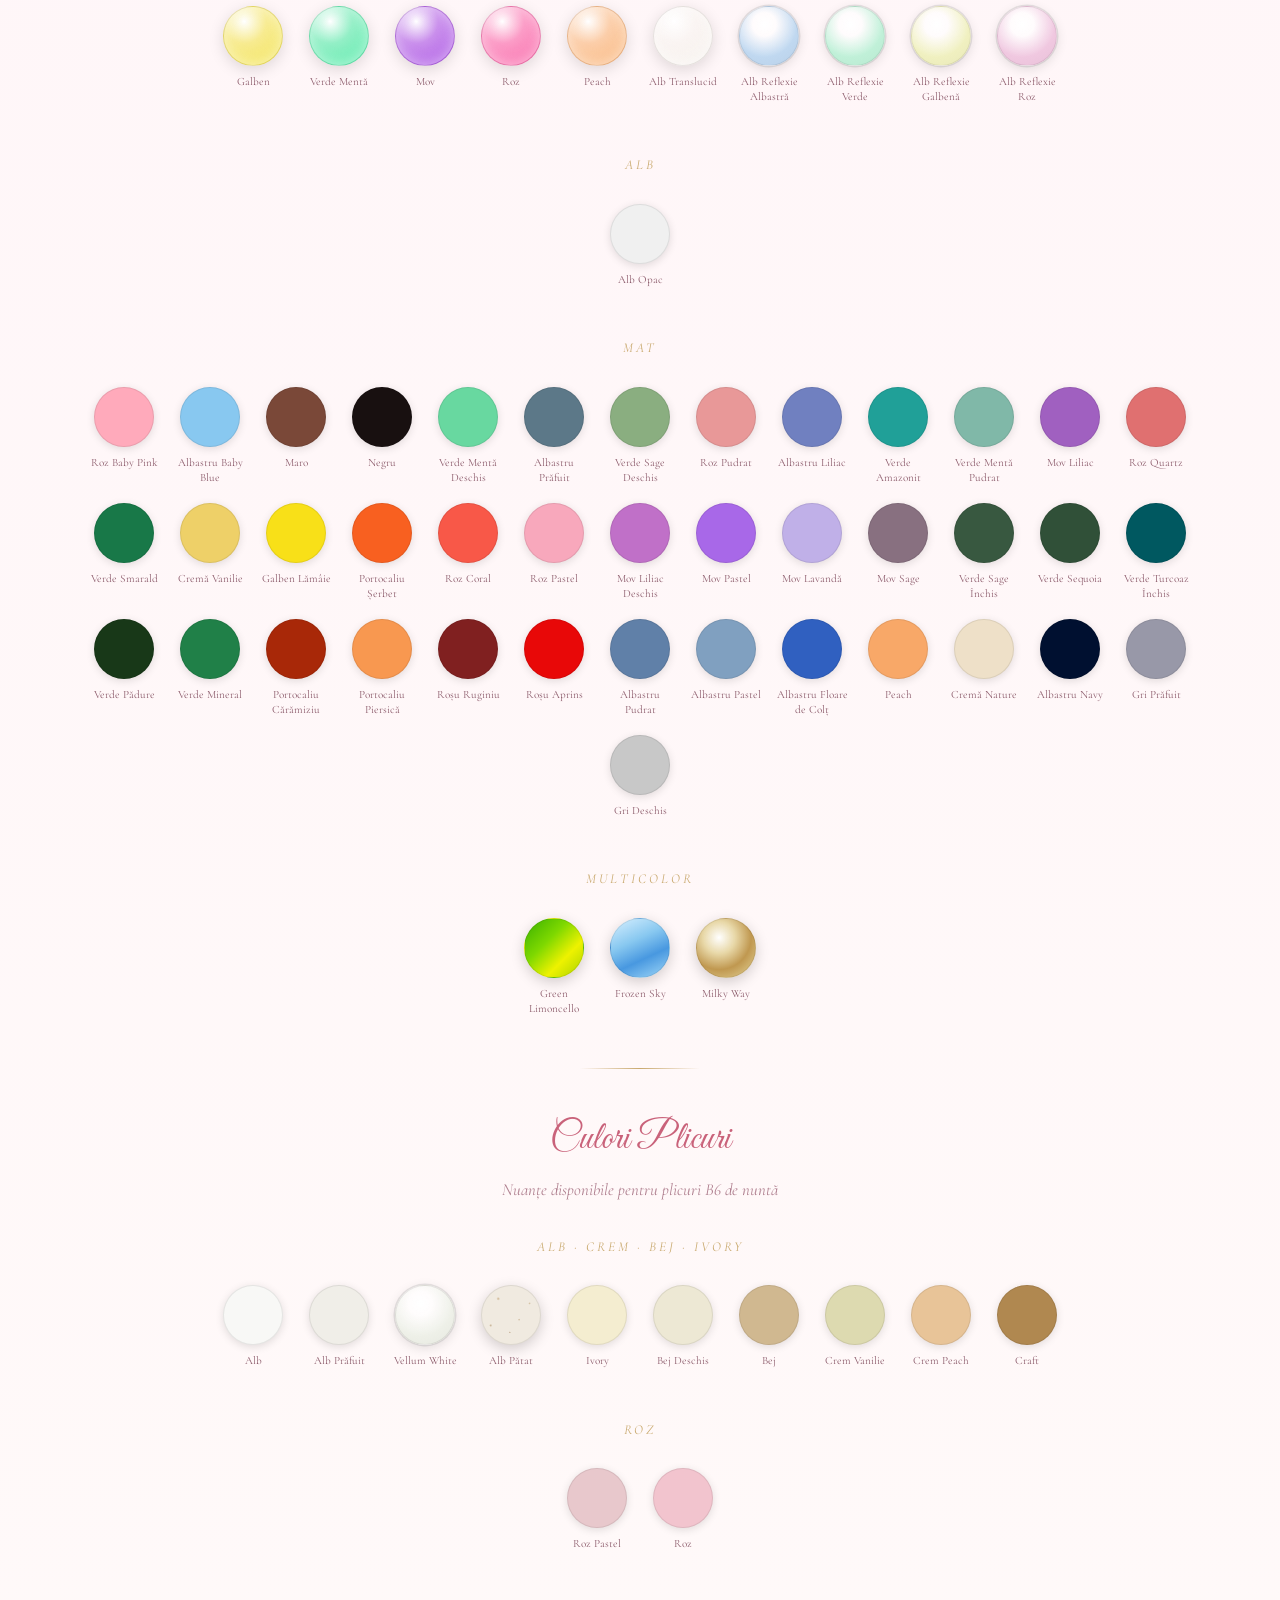
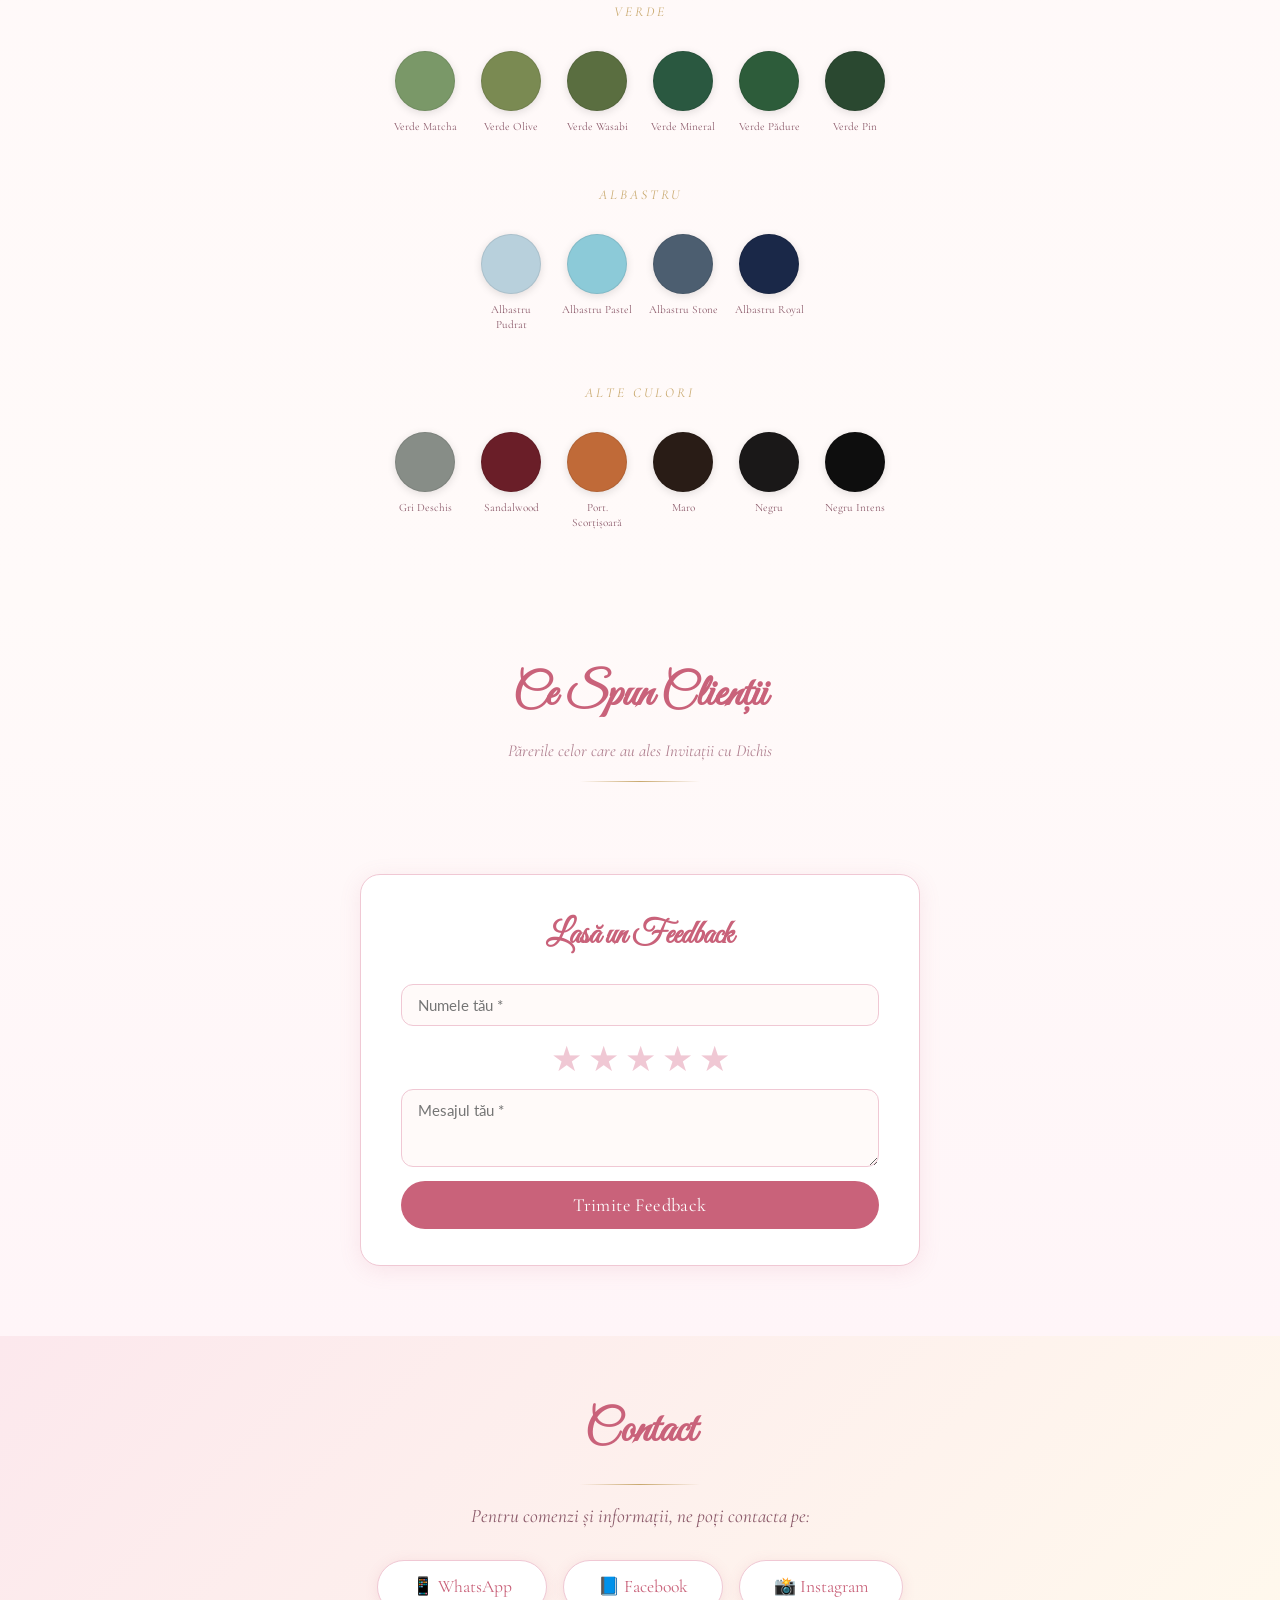
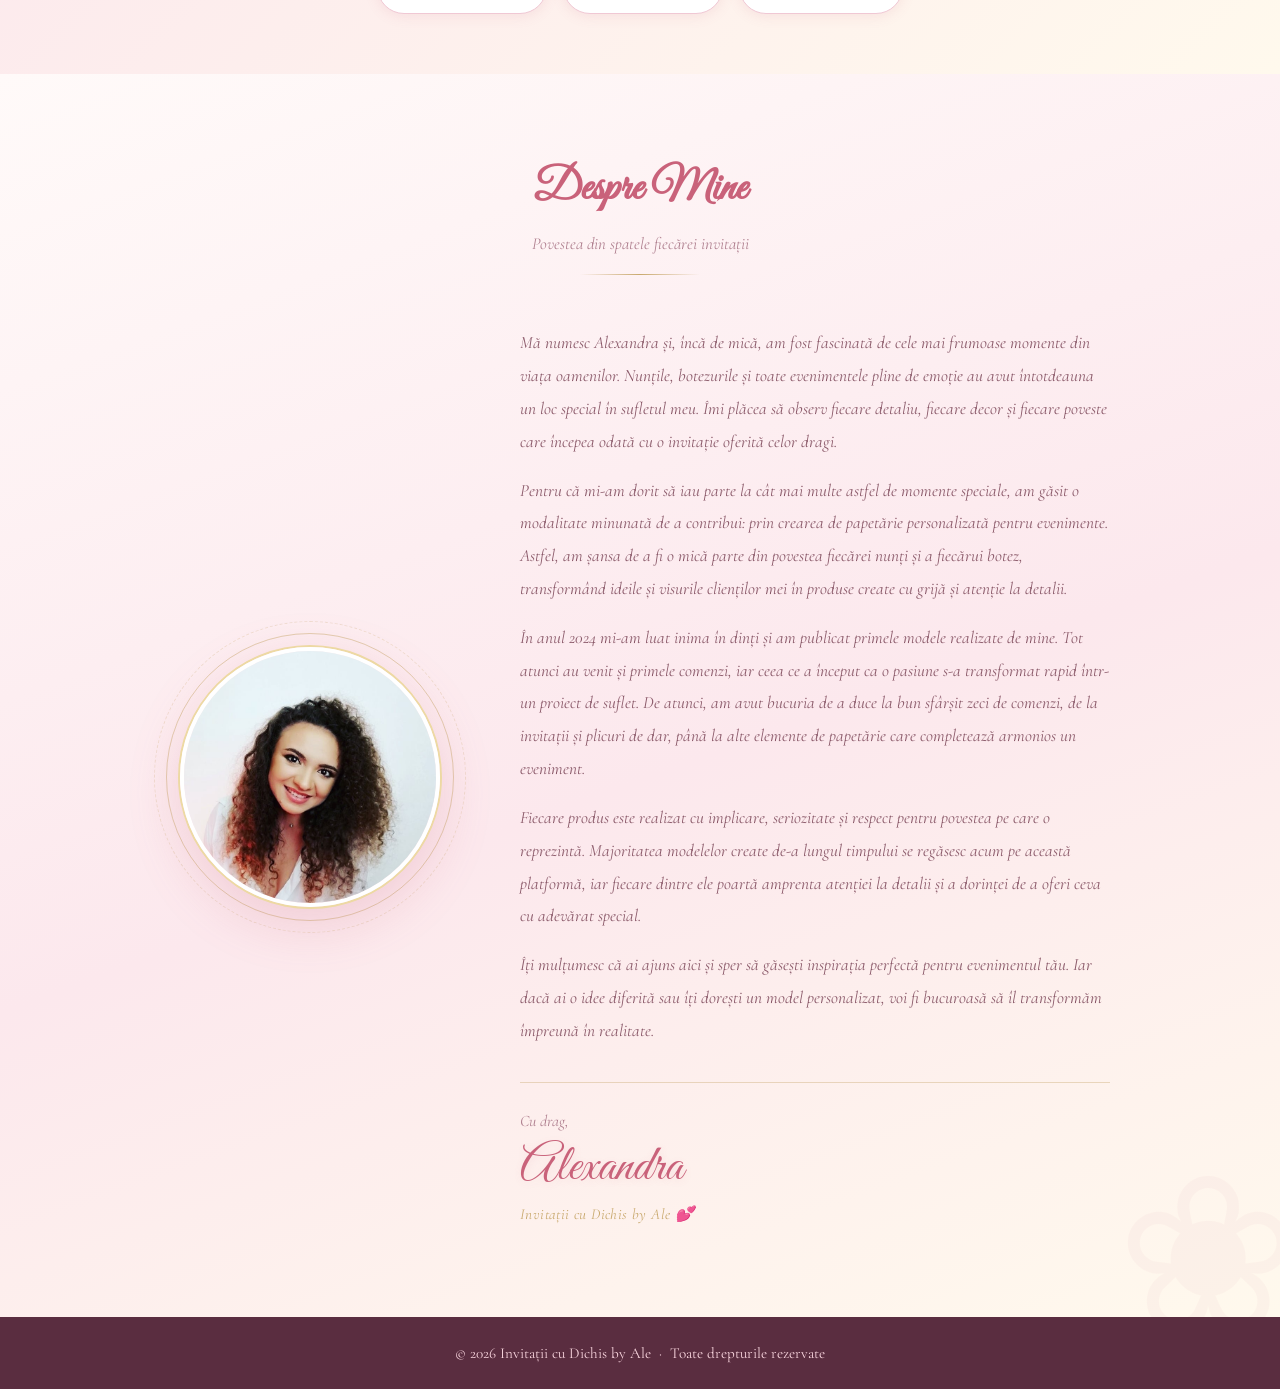
==== commit 43c28640: "Culori: imparte in Sigilii si Plicuri B6; adauga 30 culori plicuri Artizaar" ====
--- a/index.html
+++ b/index.html
@@ -45,13 +45,21 @@
     </div>
   </section>
 
-  <!-- CULORI SIGILII -->
+  <!-- CULORI -->
   <section class="colors-section" id="culori">
     <div class="container">
       <h2 class="section-title">Culori Disponibile</h2>
-      <p class="section-sub">Nuanțe de ceară pentru sigilii și ștampile</p>
       <div class="gold-divider" style="margin-bottom:40px;"></div>
+
+      <p class="colors-cat-heading">Culori Sigilii</p>
+      <p class="section-sub" style="margin-bottom:32px;">Nuanțe de ceară pentru sigilii și ștampile</p>
       <div id="culoriContainer"></div>
+
+      <div class="gold-divider" style="margin:52px auto 40px;"></div>
+
+      <p class="colors-cat-heading">Culori Plicuri</p>
+      <p class="section-sub" style="margin-bottom:32px;">Nuanțe disponibile pentru plicuri B6 de nuntă</p>
+      <div id="culoriPlicuriContainer"></div>
     </div>
   </section>
 
@@ -284,8 +292,6 @@
         {name:'Gri Deschis',            hex:'#C8C8C8',f:'mat'},
       ]},
       {title:'Multicolor',colors:[
-        {name:'Candy Cane',f:'multicolor',
-         bg:'repeating-linear-gradient(-48deg,#DC1818 0px,#DC1818 7px,#ffffff 7px,#ffffff 14px)'},
         {name:'Green Limoncello',f:'multicolor',
          bg:'linear-gradient(135deg,#38B000 0%,#7ED800 38%,#EEF200 68%,#A8D200 100%)'},
         {name:'Frozen Sky',f:'multicolor',
@@ -311,6 +317,67 @@
       html+='</div></div>';
     });
     container.innerHTML=html;
+
+    // ── CULORI PLICURI ──
+    var plicGroups=[
+      {title:'Alb · Crem · Bej · Ivory',colors:[
+        {name:'Alb',              hex:'#F8F8F6',f:'mat'},
+        {name:'Alb Prăfuit',     hex:'#F0EEE8',f:'mat'},
+        {name:'Vellum White',    hex:'#EEF0E8',f:'reflexie'},
+        {name:'Alb Pătat',       f:'multicolor',
+         bg:'radial-gradient(circle at 28% 22%,rgba(180,140,80,0.55) 0%,transparent 3%),radial-gradient(circle at 64% 58%,rgba(160,120,60,0.45) 0%,transparent 2.5%),radial-gradient(circle at 48% 80%,rgba(140,100,50,0.5) 0%,transparent 2%),radial-gradient(circle at 82% 30%,rgba(170,130,70,0.4) 0%,transparent 2.2%),radial-gradient(circle at 15% 68%,rgba(150,110,55,0.45) 0%,transparent 2.5%),#F0EAE0'},
+        {name:'Ivory',           hex:'#F4EDD0',f:'mat'},
+        {name:'Bej Deschis',     hex:'#EDE8D4',f:'mat'},
+        {name:'Bej',             hex:'#D0B890',f:'mat'},
+        {name:'Crem Vanilie',    hex:'#DDDAB0',f:'mat'},
+        {name:'Crem Peach',      hex:'#E8C498',f:'mat'},
+        {name:'Craft',           hex:'#B08850',f:'mat'},
+      ]},
+      {title:'Roz',colors:[
+        {name:'Roz Pastel',      hex:'#E8C8CC',f:'mat'},
+        {name:'Roz',             hex:'#F2C4CE',f:'mat'},
+      ]},
+      {title:'Verde',colors:[
+        {name:'Verde Matcha',    hex:'#7A9868',f:'mat'},
+        {name:'Verde Olive',     hex:'#7A8A52',f:'mat'},
+        {name:'Verde Wasabi',    hex:'#5A6E40',f:'mat'},
+        {name:'Verde Mineral',   hex:'#2A5840',f:'mat'},
+        {name:'Verde Pădure',    hex:'#2D5C3A',f:'mat'},
+        {name:'Verde Pin',       hex:'#2A4830',f:'mat'},
+      ]},
+      {title:'Albastru',colors:[
+        {name:'Albastru Pudrat', hex:'#B8D0DC',f:'mat'},
+        {name:'Albastru Pastel', hex:'#8CCAD8',f:'mat'},
+        {name:'Albastru Stone',  hex:'#4C5E70',f:'mat'},
+        {name:'Albastru Royal',  hex:'#1A2848',f:'mat'},
+      ]},
+      {title:'Alte Culori',colors:[
+        {name:'Gri Deschis',         hex:'#878D87',f:'mat'},
+        {name:'Sandalwood',          hex:'#6A1E28',f:'mat'},
+        {name:'Port. Scorțișoară',   hex:'#C06A38',f:'mat'},
+        {name:'Maro',                hex:'#291C16',f:'mat'},
+        {name:'Negru',               hex:'#1A1818',f:'mat'},
+        {name:'Negru Intens',        hex:'#0E0E0E',f:'mat'},
+      ]},
+    ];
+
+    var pc=document.getElementById('culoriPlicuriContainer');
+    if(pc){
+      var ph='';
+      plicGroups.forEach(function(g){
+        ph+='<div class="color-group">';
+        ph+='<h3 class="color-group-title">'+g.title+'</h3>';
+        ph+='<div class="colors-grid">';
+        g.colors.forEach(function(c){
+          ph+='<div class="color-swatch">';
+          ph+='<div class="color-circle" style="background:'+getBg(c)+';--cshadow:'+getShadow(c.f)+';"></div>';
+          ph+='<span class="color-name">'+c.name+'</span>';
+          ph+='</div>';
+        });
+        ph+='</div></div>';
+      });
+      pc.innerHTML=ph;
+    }
   })();
   </script>
 
--- a/style.css
+++ b/style.css
@@ -525,6 +525,14 @@
   background: linear-gradient(180deg, #FFF5F8 0%, var(--cream) 100%);
 }
 
+.colors-cat-heading {
+  font-family: 'Great Vibes', cursive;
+  font-size: 2.4rem;
+  color: var(--pink-dark);
+  text-align: center;
+  margin-bottom: 6px;
+}
+
 .color-group { margin-bottom: 50px; }
 .color-group:last-child { margin-bottom: 0; }
 
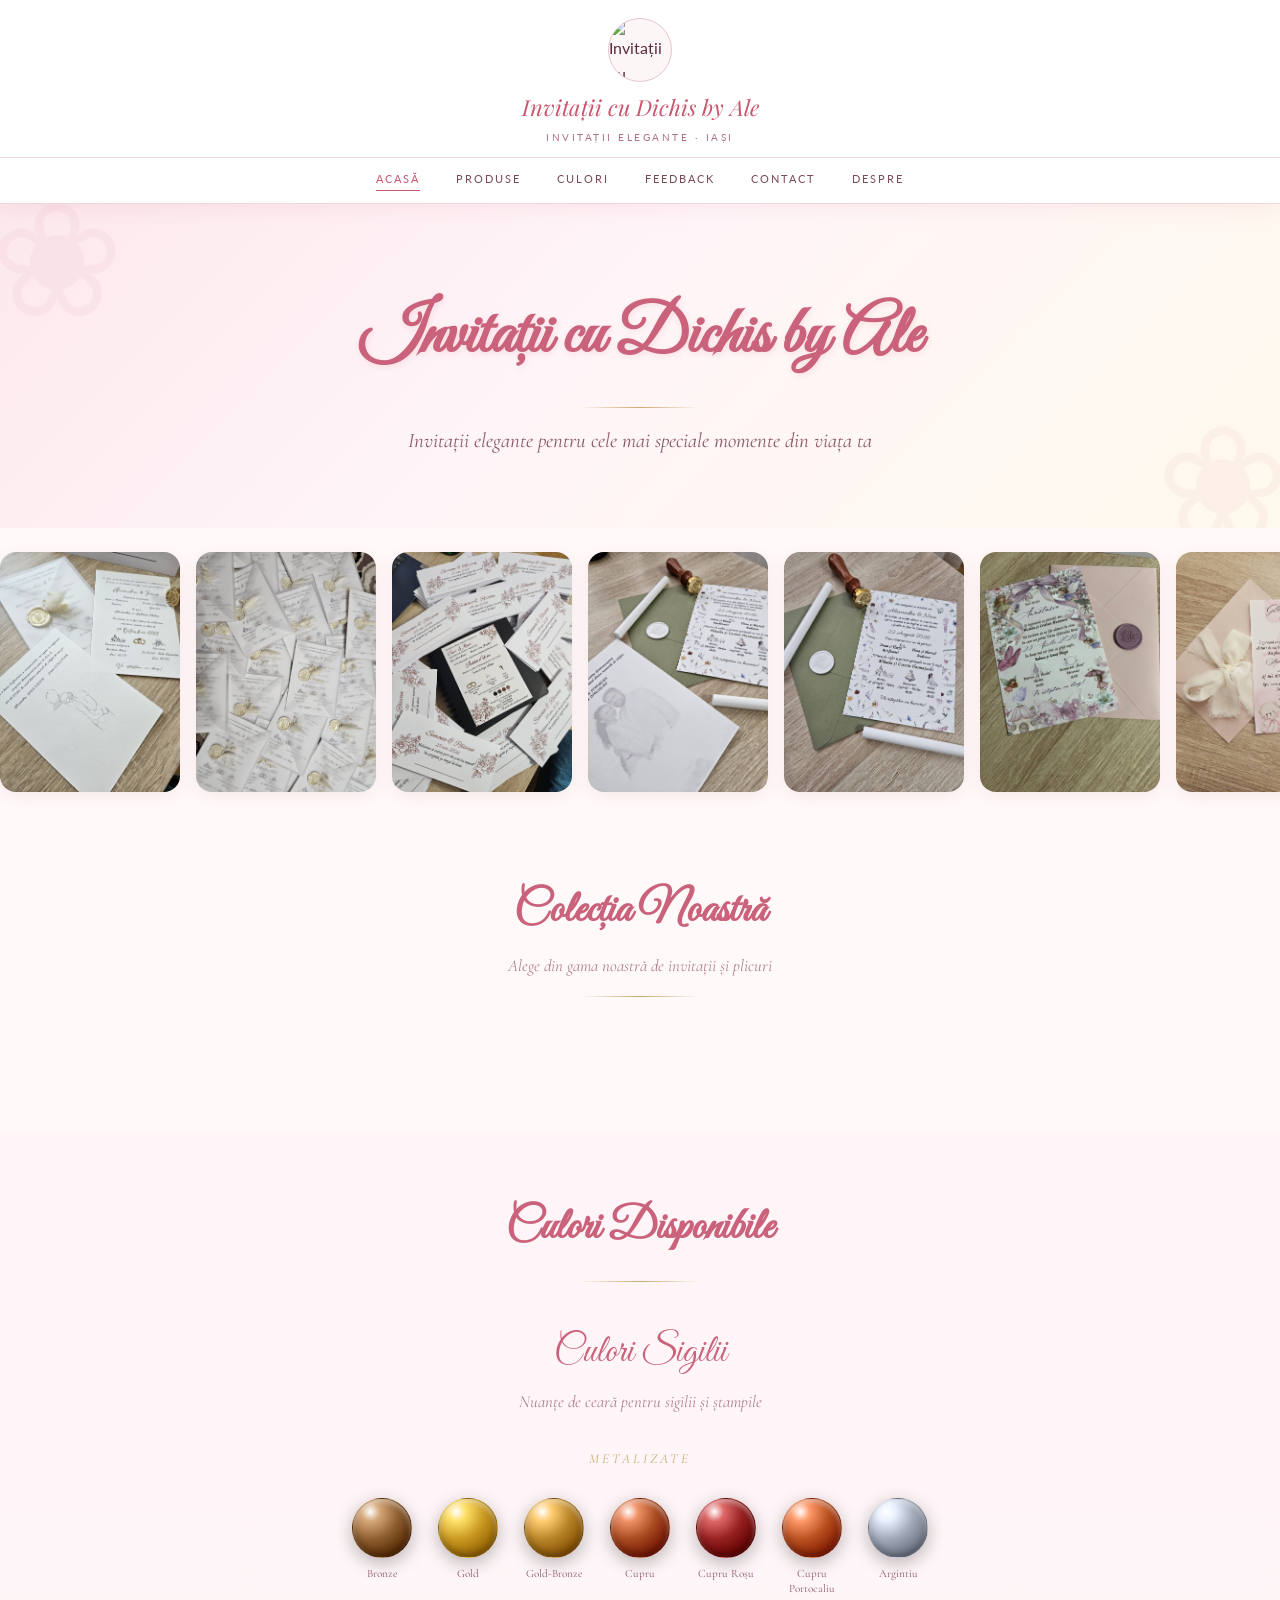
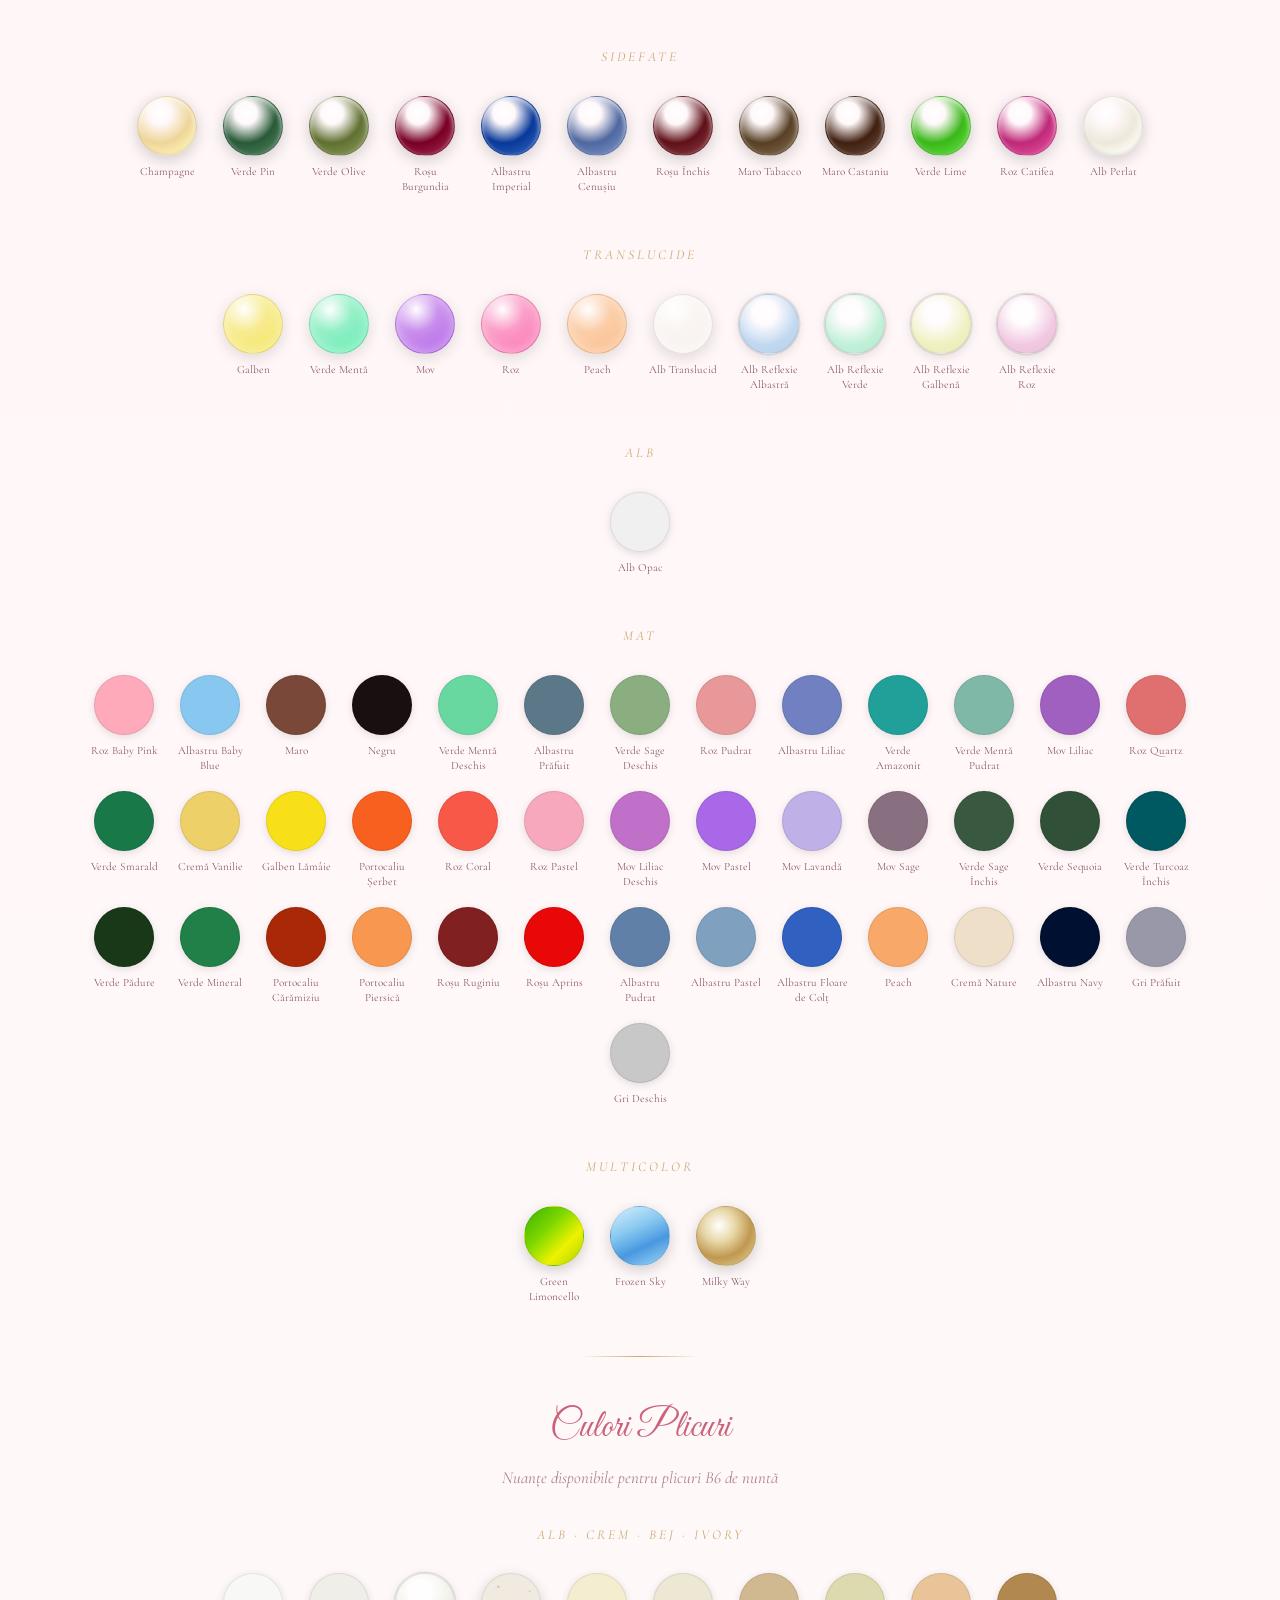
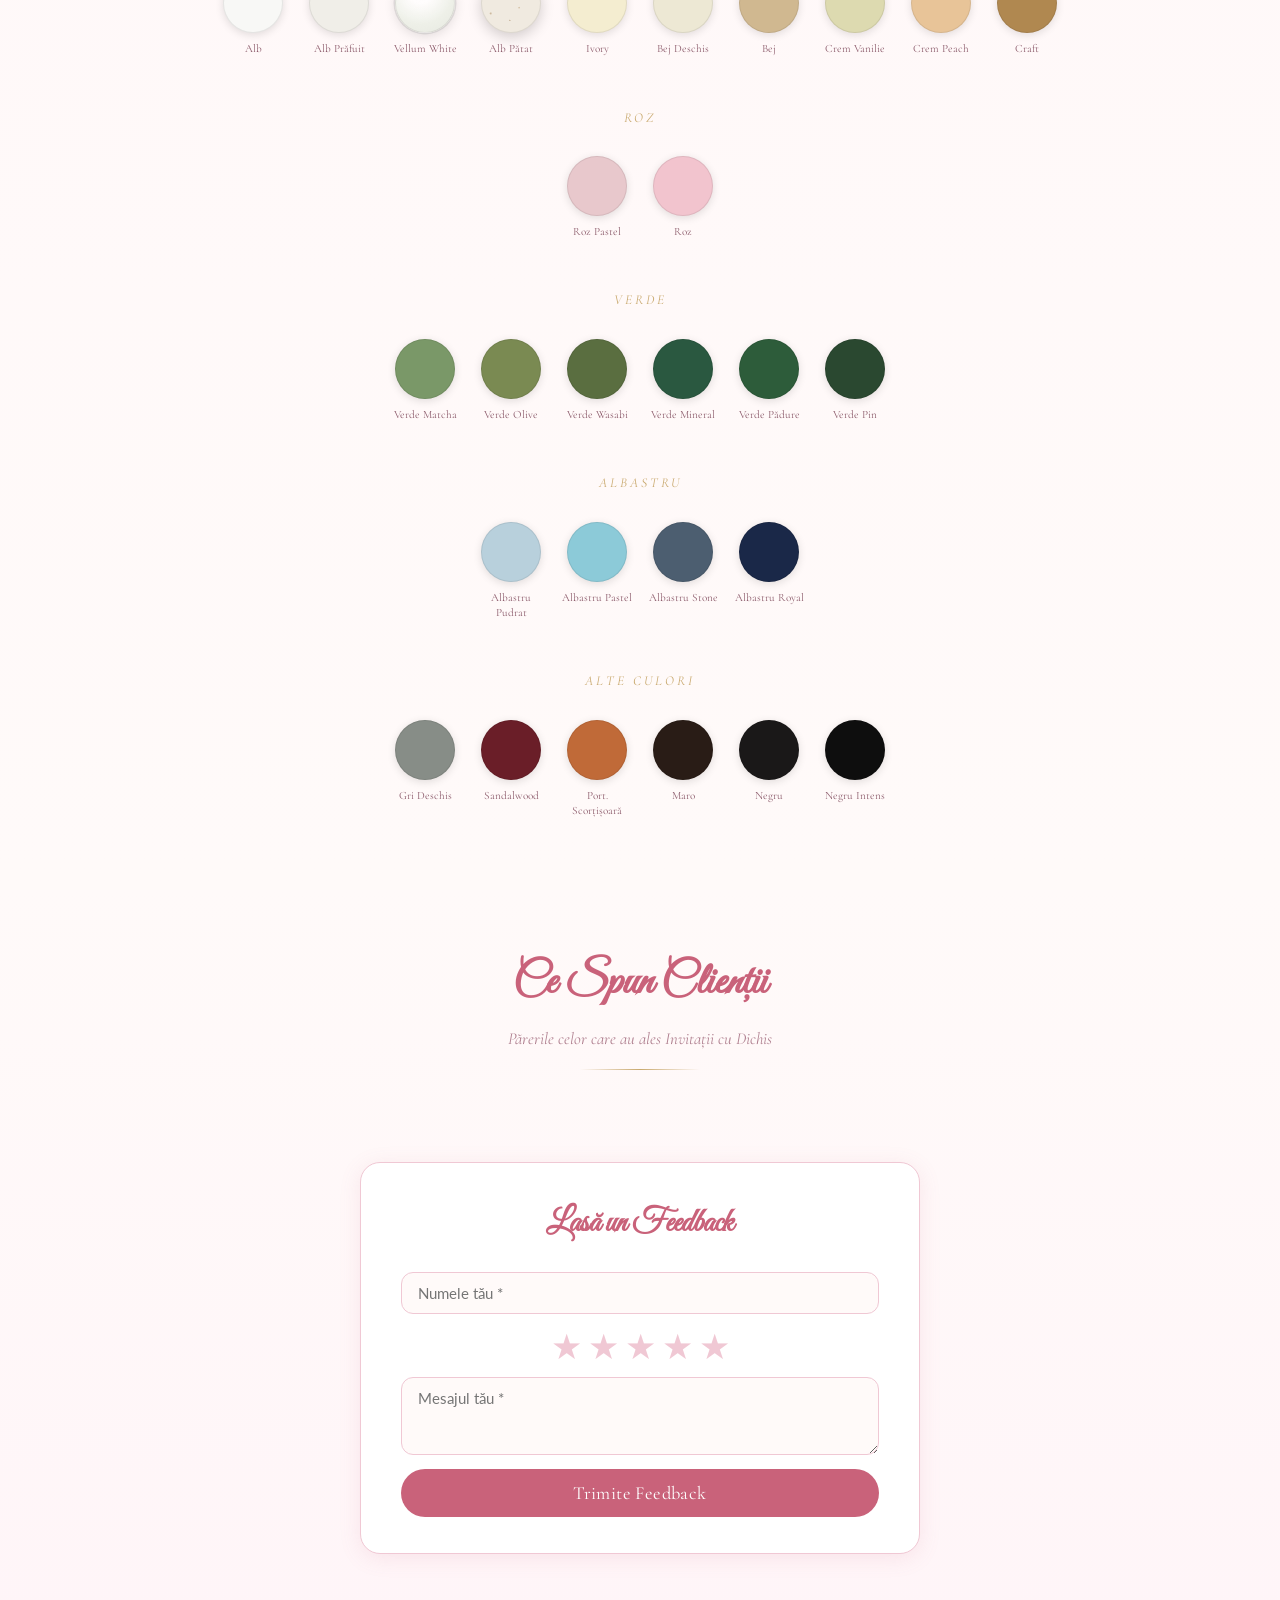
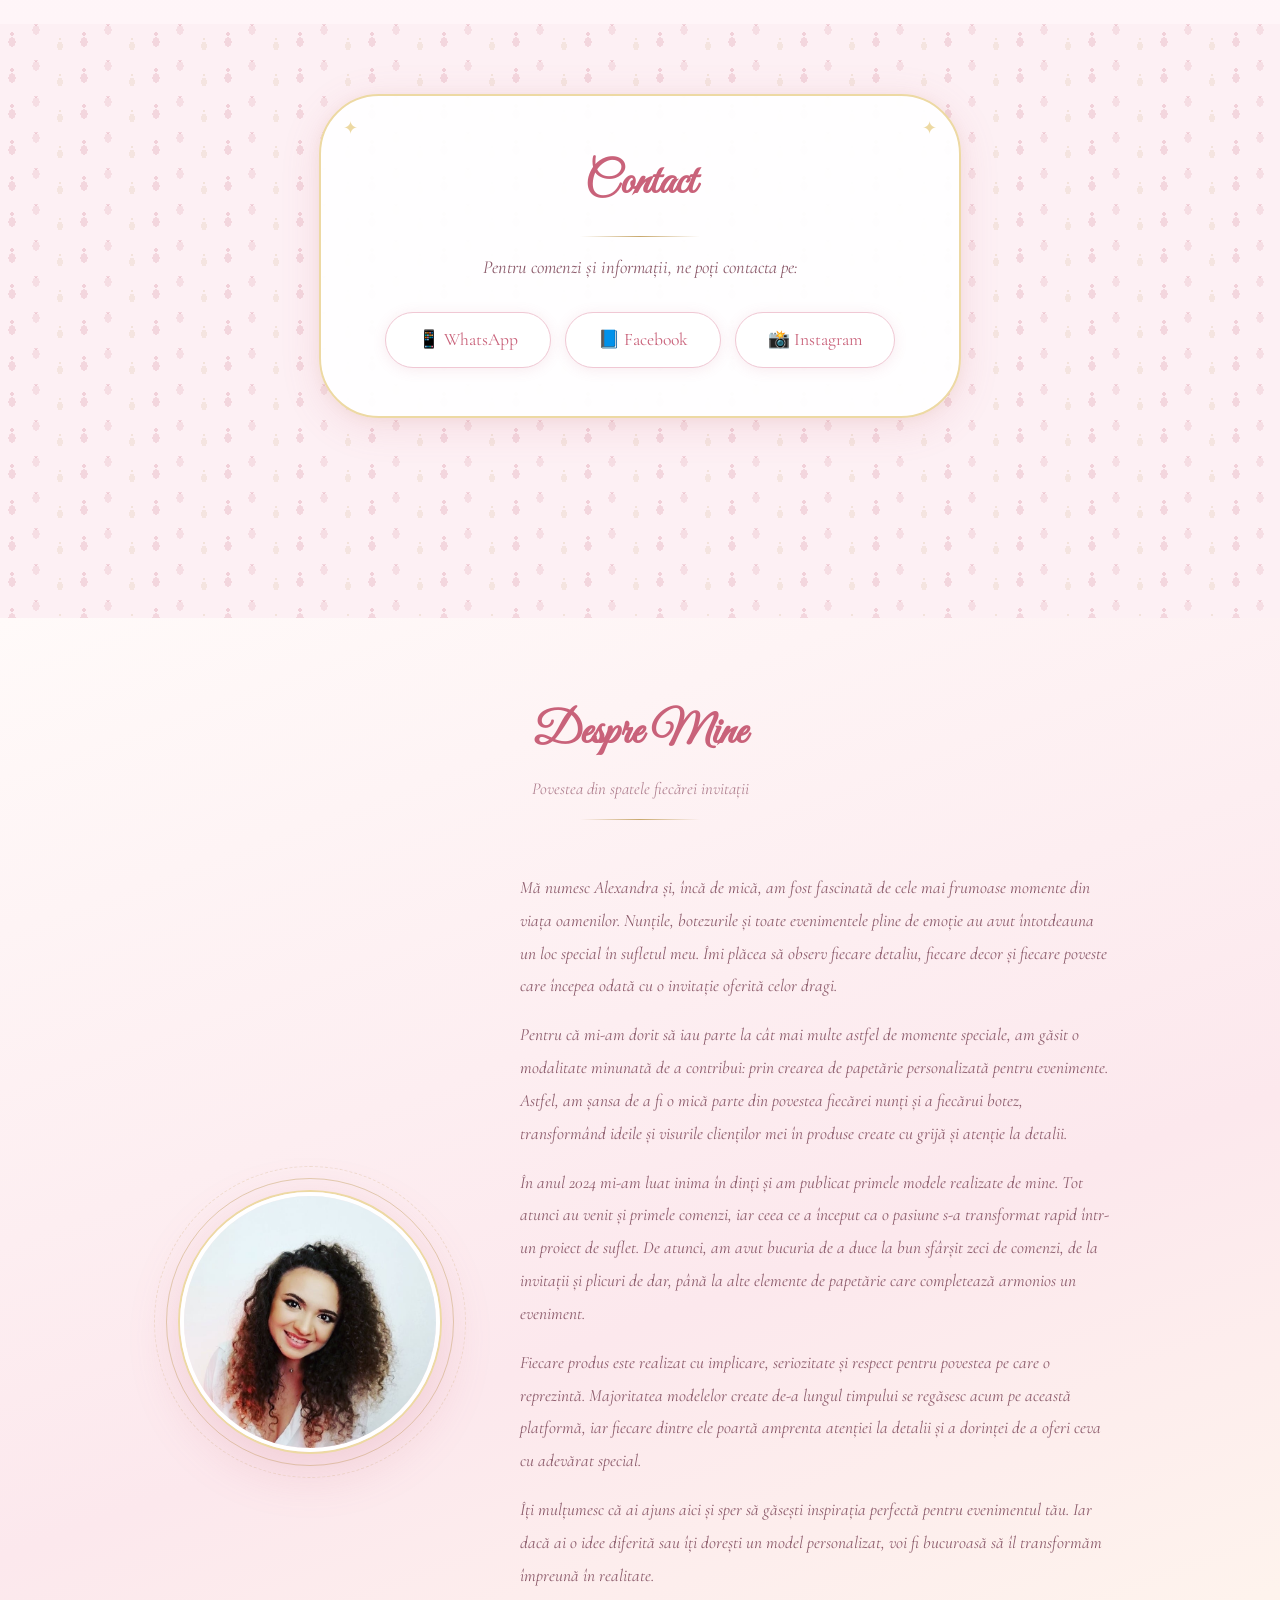
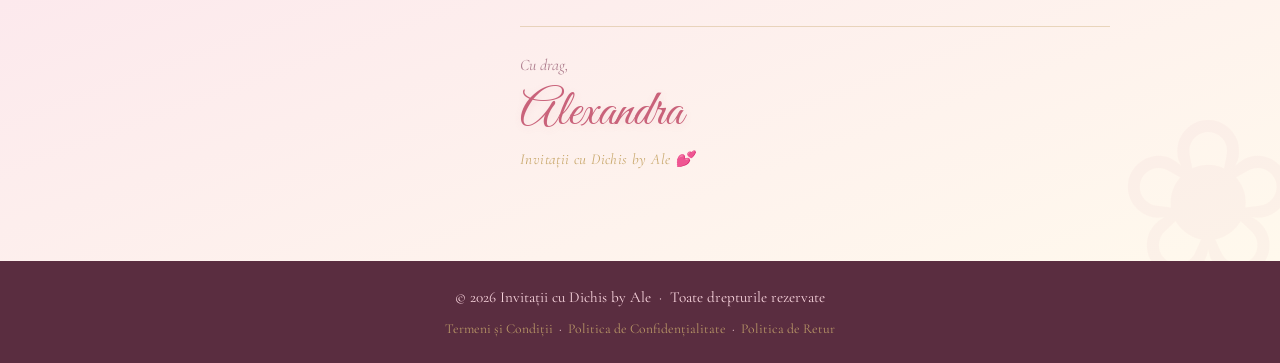
==== commit b1ab8be3: "Acasa: band foto automat + Contact: redesign medalion cu pattern floral" ====
--- a/index.html
+++ b/index.html
@@ -4,6 +4,25 @@
   <meta charset="UTF-8" />
   <meta name="viewport" content="width=device-width, initial-scale=1.0" />
   <title>Invitații cu Dichis — by Ale</title>
+
+  <!-- SEO -->
+  <meta name="description" content="Invitații elegante pentru nunți și botezuri, personalizate cu dragoste. Comandă online din Iași." />
+
+  <!-- Open Graph (Facebook, WhatsApp, Messenger, Instagram) -->
+  <meta property="og:type" content="website" />
+  <meta property="og:url" content="https://astmih.github.io/invitatii-cu-dichis/" />
+  <meta property="og:site_name" content="Invitații cu Dichis by Ale" />
+  <meta property="og:locale" content="ro_RO" />
+  <meta property="og:title" content="Invitații cu Dichis — by Ale" />
+  <meta property="og:description" content="Invitații elegante pentru nunți și botezuri, personalizate cu dragoste. Comandă online din Iași." />
+  <meta property="og:image" content="https://astmih.github.io/invitatii-cu-dichis/logo.jpg" />
+
+  <!-- Twitter Card -->
+  <meta name="twitter:card" content="summary_large_image" />
+  <meta name="twitter:title" content="Invitații cu Dichis — by Ale" />
+  <meta name="twitter:description" content="Invitații elegante pentru nunți și botezuri, personalizate cu dragoste. Comandă online din Iași." />
+  <meta name="twitter:image" content="https://astmih.github.io/invitatii-cu-dichis/logo.jpg" />
+
   <link rel="stylesheet" href="style.css" />
 </head>
 <body>
@@ -15,24 +34,87 @@
       <div class="nav-tagline">Invitații elegante · Iași</div>
     </div>
     <nav class="nav-row">
-      <a href="#" class="active">Acasă</a>
-      <a href="#produse">Produse</a>
-      <a href="#culori">Culori</a>
-      <a href="#feedback">Feedback</a>
-      <a href="#contact">Contact</a>
-      <a href="#despre">Despre</a>
+      <a href="#" data-page="acasa" class="active">Acasă</a>
+      <a href="#" data-page="produse">Produse</a>
+      <a href="#" data-page="culori">Culori</a>
+      <a href="#" data-page="feedback">Feedback</a>
+      <a href="#" data-page="contact">Contact</a>
+      <a href="#" data-page="despre">Despre</a>
     </nav>
   </header>
 
   <!-- HERO -->
-  <section class="hero">
+  <section class="hero" data-page="acasa">
     <h1>Invitații cu Dichis by Ale</h1>
     <div class="gold-divider"></div>
     <p>Invitații elegante pentru cele mai speciale momente din viața ta</p>
   </section>
 
+  <!-- BAND FOTO -->
+  <section class="band-section" data-page="acasa">
+    <div class="band-track-wrap">
+      <div class="band-track" id="bandTrack">
+        <img src="band/band01.jpg" alt="" class="band-img" />
+        <img src="band/band02.jpg" alt="" class="band-img" />
+        <img src="band/band03.jpg" alt="" class="band-img" />
+        <img src="band/band04.jpg" alt="" class="band-img" />
+        <img src="band/band05.jpg" alt="" class="band-img" />
+        <img src="band/band06.jpg" alt="" class="band-img" />
+        <img src="band/band07.jpg" alt="" class="band-img" />
+        <img src="band/band08.jpg" alt="" class="band-img" />
+        <img src="band/band09.jpg" alt="" class="band-img" />
+        <img src="band/band10.jpg" alt="" class="band-img" />
+        <img src="band/band11.jpg" alt="" class="band-img" />
+        <img src="band/band12.jpg" alt="" class="band-img" />
+        <img src="band/band13.jpg" alt="" class="band-img" />
+        <img src="band/band14.jpg" alt="" class="band-img" />
+        <img src="band/band15.jpg" alt="" class="band-img" />
+        <img src="band/band16.jpg" alt="" class="band-img" />
+        <img src="band/band17.jpg" alt="" class="band-img" />
+        <img src="band/band18.jpg" alt="" class="band-img" />
+        <img src="band/band19.jpg" alt="" class="band-img" />
+        <img src="band/band20.jpg" alt="" class="band-img" />
+        <img src="band/band21.jpg" alt="" class="band-img" />
+        <img src="band/band22.jpg" alt="" class="band-img" />
+        <img src="band/band23.jpg" alt="" class="band-img" />
+        <img src="band/band24.jpg" alt="" class="band-img" />
+        <img src="band/band25.jpg" alt="" class="band-img" />
+        <img src="band/band26.jpg" alt="" class="band-img" />
+        <img src="band/band27.jpg" alt="" class="band-img" />
+        <!-- duplicat pentru loop infinit -->
+        <img src="band/band01.jpg" alt="" class="band-img" />
+        <img src="band/band02.jpg" alt="" class="band-img" />
+        <img src="band/band03.jpg" alt="" class="band-img" />
+        <img src="band/band04.jpg" alt="" class="band-img" />
+        <img src="band/band05.jpg" alt="" class="band-img" />
+        <img src="band/band06.jpg" alt="" class="band-img" />
+        <img src="band/band07.jpg" alt="" class="band-img" />
+        <img src="band/band08.jpg" alt="" class="band-img" />
+        <img src="band/band09.jpg" alt="" class="band-img" />
+        <img src="band/band10.jpg" alt="" class="band-img" />
+        <img src="band/band11.jpg" alt="" class="band-img" />
+        <img src="band/band12.jpg" alt="" class="band-img" />
+        <img src="band/band13.jpg" alt="" class="band-img" />
+        <img src="band/band14.jpg" alt="" class="band-img" />
+        <img src="band/band15.jpg" alt="" class="band-img" />
+        <img src="band/band16.jpg" alt="" class="band-img" />
+        <img src="band/band17.jpg" alt="" class="band-img" />
+        <img src="band/band18.jpg" alt="" class="band-img" />
+        <img src="band/band19.jpg" alt="" class="band-img" />
+        <img src="band/band20.jpg" alt="" class="band-img" />
+        <img src="band/band21.jpg" alt="" class="band-img" />
+        <img src="band/band22.jpg" alt="" class="band-img" />
+        <img src="band/band23.jpg" alt="" class="band-img" />
+        <img src="band/band24.jpg" alt="" class="band-img" />
+        <img src="band/band25.jpg" alt="" class="band-img" />
+        <img src="band/band26.jpg" alt="" class="band-img" />
+        <img src="band/band27.jpg" alt="" class="band-img" />
+      </div>
+    </div>
+  </section>
+
   <!-- PRODUSE -->
-  <section class="products-section" id="produse">
+  <section class="products-section" id="produse" data-page="produse">
     <div class="container">
       <h2 class="section-title">Colecția Noastră</h2>
       <p class="section-sub">Alege din gama noastră de invitații și plicuri</p>
@@ -46,7 +128,7 @@
   </section>
 
   <!-- CULORI -->
-  <section class="colors-section" id="culori">
+  <section class="colors-section" id="culori" data-page="culori">
     <div class="container">
       <h2 class="section-title">Culori Disponibile</h2>
       <div class="gold-divider" style="margin-bottom:40px;"></div>
@@ -64,7 +146,7 @@
   </section>
 
   <!-- FEEDBACK -->
-  <section class="feedback-section" id="feedback">
+  <section class="feedback-section" id="feedback" data-page="feedback">
     <div class="container">
       <h2 class="section-title">Ce Spun Clienții</h2>
       <p class="section-sub">Părerile celor care au ales Invitații cu Dichis</p>
@@ -90,21 +172,23 @@
   </section>
 
   <!-- CONTACT -->
-  <section class="contact-section" id="contact">
+  <section class="contact-section" id="contact" data-page="contact acasa">
     <div class="container">
-      <h2 class="section-title">Contact</h2>
-      <div class="gold-divider"></div>
-      <p class="contact-text">Pentru comenzi și informații, ne poți contacta pe:</p>
-      <div class="contact-links">
-        <a href="#" id="linkWA" class="contact-btn" target="_blank" rel="noopener">📱 WhatsApp</a>
-        <a href="#" id="linkFB" class="contact-btn" target="_blank" rel="noopener">📘 Facebook</a>
-        <a href="#" id="linkIG" class="contact-btn" target="_blank" rel="noopener">📸 Instagram</a>
+      <div class="contact-medallion">
+        <h2 class="section-title">Contact</h2>
+        <div class="gold-divider"></div>
+        <p class="contact-text">Pentru comenzi și informații, ne poți contacta pe:</p>
+        <div class="contact-links">
+          <a href="#" id="linkWA" class="contact-btn" target="_blank" rel="noopener">📱 WhatsApp</a>
+          <a href="#" id="linkFB" class="contact-btn" target="_blank" rel="noopener">📘 Facebook</a>
+          <a href="#" id="linkIG" class="contact-btn" target="_blank" rel="noopener">📸 Instagram</a>
+        </div>
       </div>
     </div>
   </section>
 
   <!-- DESPRE MINE -->
-  <section class="about-section" id="despre">
+  <section class="about-section" id="despre" data-page="despre">
     <div class="container">
       <h2 class="section-title">Despre Mine</h2>
       <p class="section-sub">Povestea din spatele fiecărei invitații</p>
@@ -132,7 +216,25 @@
 
   <footer>
     <p>© 2026 Invitații cu Dichis by Ale &nbsp;·&nbsp; Toate drepturile rezervate</p>
+    <p class="footer-links">
+      <a href="#" onclick="openPolicy('termeni'); return false;">Termeni și Condiții</a>
+      &nbsp;·&nbsp;
+      <a href="#" onclick="openPolicy('confidentialitate'); return false;">Politica de Confidențialitate</a>
+      &nbsp;·&nbsp;
+      <a href="#" onclick="openPolicy('retur'); return false;">Politica de Retur</a>
+    </p>
   </footer>
+
+  <!-- MODAL POLITICĂ CONFIDENȚIALITATE -->
+  <div class="order-overlay" id="policyModal" onclick="closePolicyOnOverlay(event)">
+    <div class="order-panel policy-panel">
+      <div class="order-header">
+        <h3 id="policyTitle">Politică</h3>
+        <button class="order-close" onclick="closePolicy()">✕</button>
+      </div>
+      <div class="order-body policy-body" id="policyBody"></div>
+    </div>
+  </div>
 
   <!-- COȘ FAB -->
   <button class="cart-fab" id="cartFab" onclick="openCart()" style="display:none;" aria-label="Coș cumpărături">
--- a/style.css
+++ b/style.css
@@ -333,6 +333,22 @@
 
 .btn-comanda:hover { background: var(--text-dark); transform: scale(1.04); }
 
+.loading-state {
+  text-align: center; padding: 70px 24px;
+  color: var(--text-light);
+  font-family: 'Cormorant Garamond', serif;
+  font-size: 1.15rem;
+}
+.loading-spinner {
+  width: 40px; height: 40px;
+  border: 3px solid var(--pink-pale);
+  border-top-color: var(--pink-dark);
+  border-radius: 50%;
+  margin: 0 auto 18px;
+  animation: spin 0.9s linear infinite;
+}
+@keyframes spin { to { transform: rotate(360deg); } }
+
 .empty-state {
   text-align: center; padding: 70px 24px;
   color: var(--text-light);
@@ -343,31 +359,67 @@
 
 /* ── CONTACT ── */
 .contact-section {
-  background: linear-gradient(135deg, #FCE8ED 0%, #FFF9ED 100%);
-  padding: 60px 0; text-align: center;
-}
+  padding: 70px 0 200px;
+  text-align: center;
+  background-color: #FDF0F4;
+  background-image:
+    radial-gradient(ellipse 6px 8px at 12px 18px, rgba(201,98,122,0.18) 60%, transparent 61%),
+    radial-gradient(circle 2px at 12px 10px, rgba(201,98,122,0.22) 100%, transparent 100%),
+    radial-gradient(ellipse 6px 8px at 36px 6px, rgba(201,98,122,0.13) 60%, transparent 61%),
+    radial-gradient(circle 2px at 36px 0px, rgba(201,98,122,0.18) 100%, transparent 100%),
+    radial-gradient(ellipse 5px 7px at 60px 22px, rgba(196,160,100,0.14) 60%, transparent 61%),
+    radial-gradient(circle 1.5px at 60px 15px, rgba(196,160,100,0.18) 100%, transparent 100%);
+  background-size: 72px 36px;
+  position: relative;
+}
+
+.contact-medallion {
+  display: inline-block;
+  background: rgba(255,255,255,0.96);
+  border: 2px solid var(--gold-light);
+  border-radius: 60px;
+  padding: 52px 64px 48px;
+  box-shadow: 0 8px 40px rgba(201,98,122,0.14), 0 2px 12px rgba(196,160,100,0.1);
+  position: relative;
+}
+
+.contact-medallion::before,
+.contact-medallion::after {
+  content: '✦';
+  position: absolute;
+  color: var(--gold-light);
+  font-size: 1.1rem;
+  top: 18px;
+}
+.contact-medallion::before { left: 22px; }
+.contact-medallion::after  { right: 22px; }
 
 .contact-section .contact-text {
   font-family: 'Cormorant Garamond', serif;
-  font-size: 1.2rem; color: var(--text-medium);
-  font-style: italic; margin-bottom: 28px;
-}
-
-.contact-links { display: flex; gap: 16px; justify-content: center; flex-wrap: wrap; }
+  font-size: 1.15rem; color: var(--text-medium);
+  font-style: italic; margin-bottom: 30px;
+}
+
+.contact-links { display: flex; gap: 14px; justify-content: center; flex-wrap: wrap; }
 
 .contact-btn {
-  padding: 12px 34px;
+  padding: 13px 32px;
   background: var(--white);
-  border: 1px solid var(--border); border-radius: 30px;
+  border: 1.5px solid var(--border); border-radius: 30px;
   color: var(--pink-dark); text-decoration: none;
   font-family: 'Cormorant Garamond', serif; font-size: 1.1rem;
-  transition: all 0.3s;
+  transition: all 0.25s;
   box-shadow: 0 2px 14px var(--shadow);
 }
 
 .contact-btn:hover {
   background: var(--pink-dark); color: var(--white);
-  border-color: var(--pink-dark); transform: translateY(-2px);
+  border-color: var(--pink-dark); transform: translateY(-3px);
+  box-shadow: 0 8px 24px rgba(201,98,122,0.25);
+}
+
+@media (max-width: 580px) {
+  .contact-medallion { padding: 40px 28px 36px; border-radius: 36px; }
 }
 
 /* ── DESPRE MINE ── */
@@ -499,6 +551,18 @@
   text-align: center; padding: 24px;
   font-family: 'Cormorant Garamond', serif; font-size: 0.95rem;
 }
+.footer-links { margin-top: 8px; font-size: 0.85rem; }
+.footer-links a { color: var(--gold); text-decoration: none; opacity: 0.85; }
+.footer-links a:hover { opacity: 1; text-decoration: underline; }
+
+/* ── POLITICI MODAL ── */
+.policy-panel { width: 680px; }
+.policy-body { padding: 24px 28px; font-family: 'Cormorant Garamond', serif; font-size: 1.05rem; line-height: 1.7; color: var(--text-dark); }
+.policy-body h2 { font-family: 'Great Vibes', cursive; font-size: 1.8rem; color: var(--pink-dark); margin: 20px 0 6px; }
+.policy-body h3 { font-size: 1rem; font-weight: 700; margin: 16px 0 4px; color: var(--text-dark); text-transform: uppercase; letter-spacing: 0.05em; }
+.policy-body p { margin: 0 0 10px; }
+.policy-body ul { margin: 0 0 10px 20px; }
+.policy-body ul li { margin-bottom: 4px; }
 
 /* ── RESPONSIVE ── */
 @media (max-width: 900px) {
@@ -960,6 +1024,21 @@
 
 .btn-delete-subcat:hover { background: #C96070; border-color: #C96070; color: white; }
 
+.btn-move-subcat {
+  padding: 2px 6px;
+  background: transparent;
+  border: 1px solid var(--border);
+  border-radius: 20px;
+  color: var(--text-medium);
+  font-size: 0.65rem;
+  cursor: pointer;
+  transition: all 0.2s;
+  flex-shrink: 0;
+  line-height: 1;
+}
+.btn-move-subcat:hover:not(:disabled) { background: var(--pink-pale); }
+.btn-move-subcat:disabled { opacity: 0.25; cursor: default; }
+
 .subcat-add-row {
   display: flex;
   gap: 6px;
@@ -1368,6 +1447,55 @@
 }
 
 /* ── FEEDBACK SECTION (PUBLIC) ── */
+/* ── BAND FOTO ── */
+.band-section {
+  padding: 0;
+  background: var(--cream);
+  overflow: hidden;
+}
+
+.band-track-wrap {
+  width: 100%;
+  overflow: hidden;
+  padding: 24px 0;
+}
+
+.band-track {
+  display: flex;
+  gap: 16px;
+  width: max-content;
+  animation: bandScroll 60s linear infinite;
+}
+
+.band-track:hover {
+  animation-play-state: paused;
+}
+
+.band-img {
+  height: 240px;
+  width: auto;
+  border-radius: 16px;
+  object-fit: cover;
+  box-shadow: 0 4px 18px var(--shadow);
+  flex-shrink: 0;
+  transition: transform 0.3s, box-shadow 0.3s;
+}
+
+.band-img:hover {
+  transform: scale(1.04);
+  box-shadow: 0 10px 30px rgba(201,98,122,0.22);
+}
+
+@keyframes bandScroll {
+  0%   { transform: translateX(0); }
+  100% { transform: translateX(-50%); }
+}
+
+@media (max-width: 600px) {
+  .band-img { height: 160px; }
+  .band-track { gap: 10px; }
+}
+
 .feedback-section {
   padding: 60px 0 70px;
   background: linear-gradient(180deg, var(--cream) 0%, #FFF5F8 100%);
@@ -1430,6 +1558,29 @@
   font-size: 0.95rem;
   color: var(--text-light);
   font-weight: 600;
+}
+
+.fb-reply {
+  margin-top: 14px;
+  padding: 10px 14px;
+  background: var(--cream);
+  border-left: 3px solid var(--gold-light);
+  border-radius: 0 10px 10px 0;
+}
+.fb-reply-label {
+  display: block;
+  font-family: 'Cormorant Garamond', serif;
+  font-size: 0.82rem;
+  color: var(--gold);
+  font-weight: 700;
+  margin-bottom: 4px;
+}
+.fb-reply-text {
+  font-family: 'Cormorant Garamond', serif;
+  font-size: 0.95rem;
+  color: var(--text-medium);
+  line-height: 1.55;
+  font-style: italic;
 }
 
 .fb-empty {
@@ -1586,6 +1737,38 @@
   margin-top: 4px;
 }
 
+.admin-fb-reply-area {
+  display: block;
+  width: 100%;
+  margin-top: 10px;
+  padding: 8px 12px;
+  border: 1px solid var(--border);
+  border-radius: 8px;
+  font-family: 'Lato', sans-serif;
+  font-size: 0.85rem;
+  color: var(--text-dark);
+  background: var(--cream);
+  resize: vertical;
+  outline: none;
+  transition: border-color 0.2s;
+  box-sizing: border-box;
+}
+.admin-fb-reply-area:focus { border-color: var(--pink-main); background: var(--white); }
+
+.btn-fb-reply {
+  margin-top: 6px;
+  padding: 6px 16px;
+  background: var(--gold);
+  color: var(--white);
+  border: none;
+  border-radius: 20px;
+  cursor: pointer;
+  font-family: 'Lato', sans-serif;
+  font-size: 0.82rem;
+  transition: opacity 0.2s;
+}
+.btn-fb-reply:hover { opacity: 0.85; }
+
 /* ══════════════════════════════
    COȘ DE CUMPĂRĂTURI
 ══════════════════════════════ */
@@ -1918,10 +2101,21 @@
   padding: 12px 16px; margin-bottom: 8px;
 }
 .admin-order-product {
-  display: flex; justify-content: space-between;
+  display: flex; align-items: center; gap: 10px; justify-content: space-between;
   font-family: 'Lato', sans-serif;
-  font-size: 0.88rem; color: var(--text-medium); padding: 3px 0;
-}
+  font-size: 0.88rem; color: var(--text-medium); padding: 5px 0;
+}
+
+.admin-order-thumb {
+  width: 52px; height: 52px;
+  object-fit: cover;
+  border-radius: 8px;
+  border: 1px solid var(--border);
+  flex-shrink: 0;
+  cursor: zoom-in;
+  transition: transform 0.15s;
+}
+.admin-order-thumb:hover { transform: scale(1.08); }
 .admin-order-total {
   font-family: 'Cormorant Garamond', serif;
   font-size: 1.1rem; font-weight: 600; color: var(--pink-dark);
